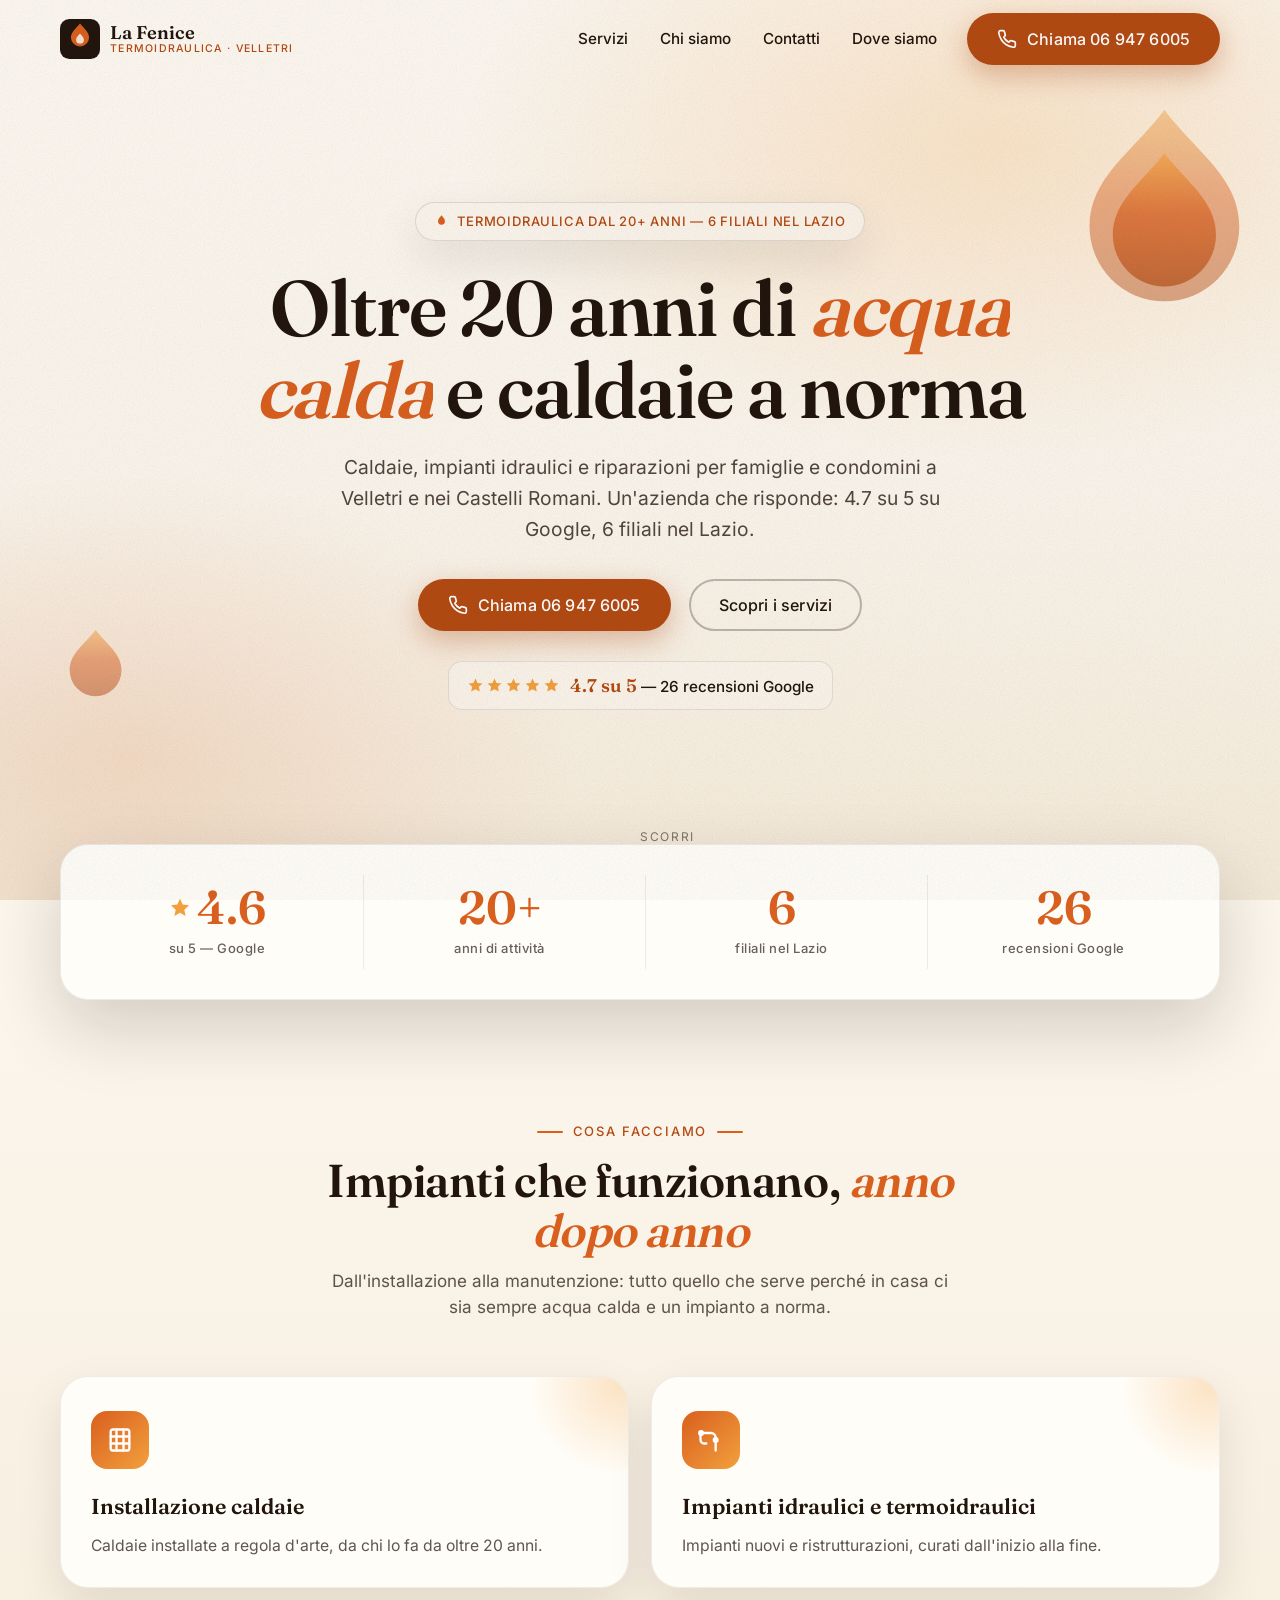
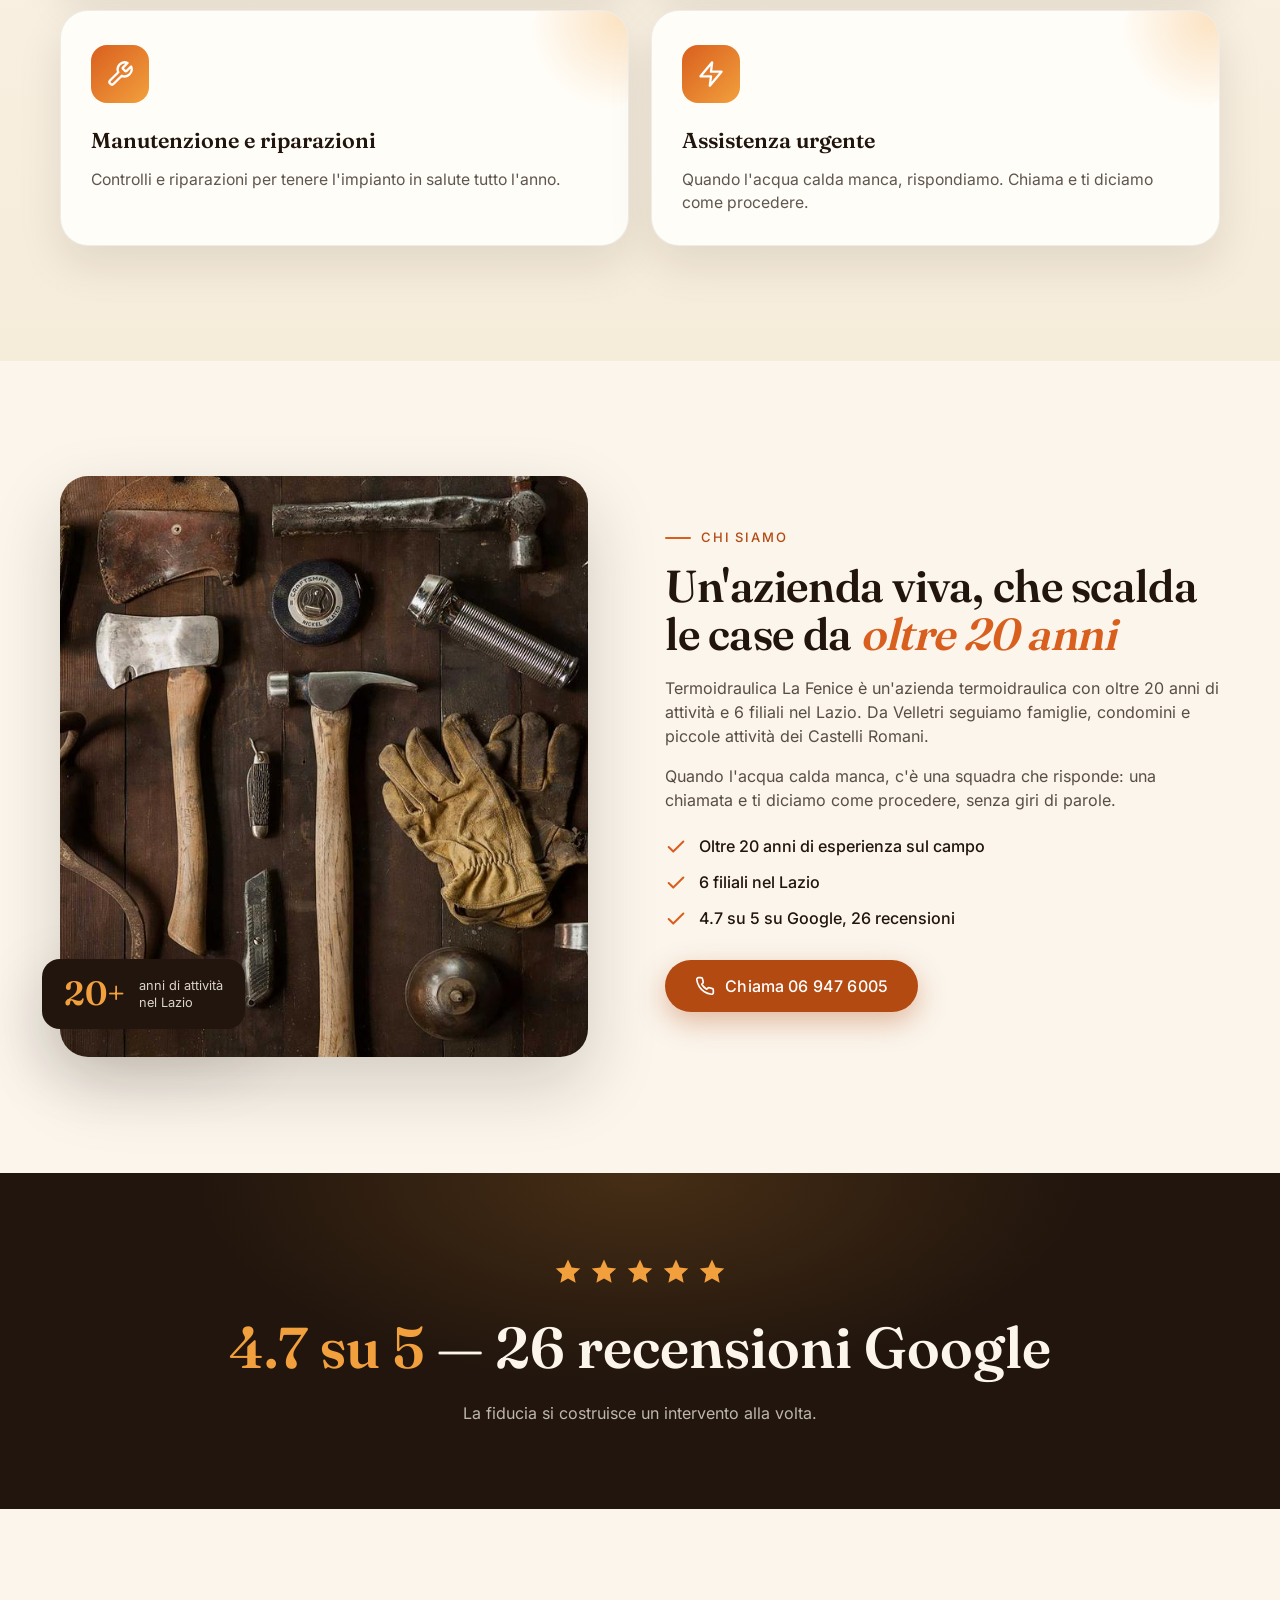
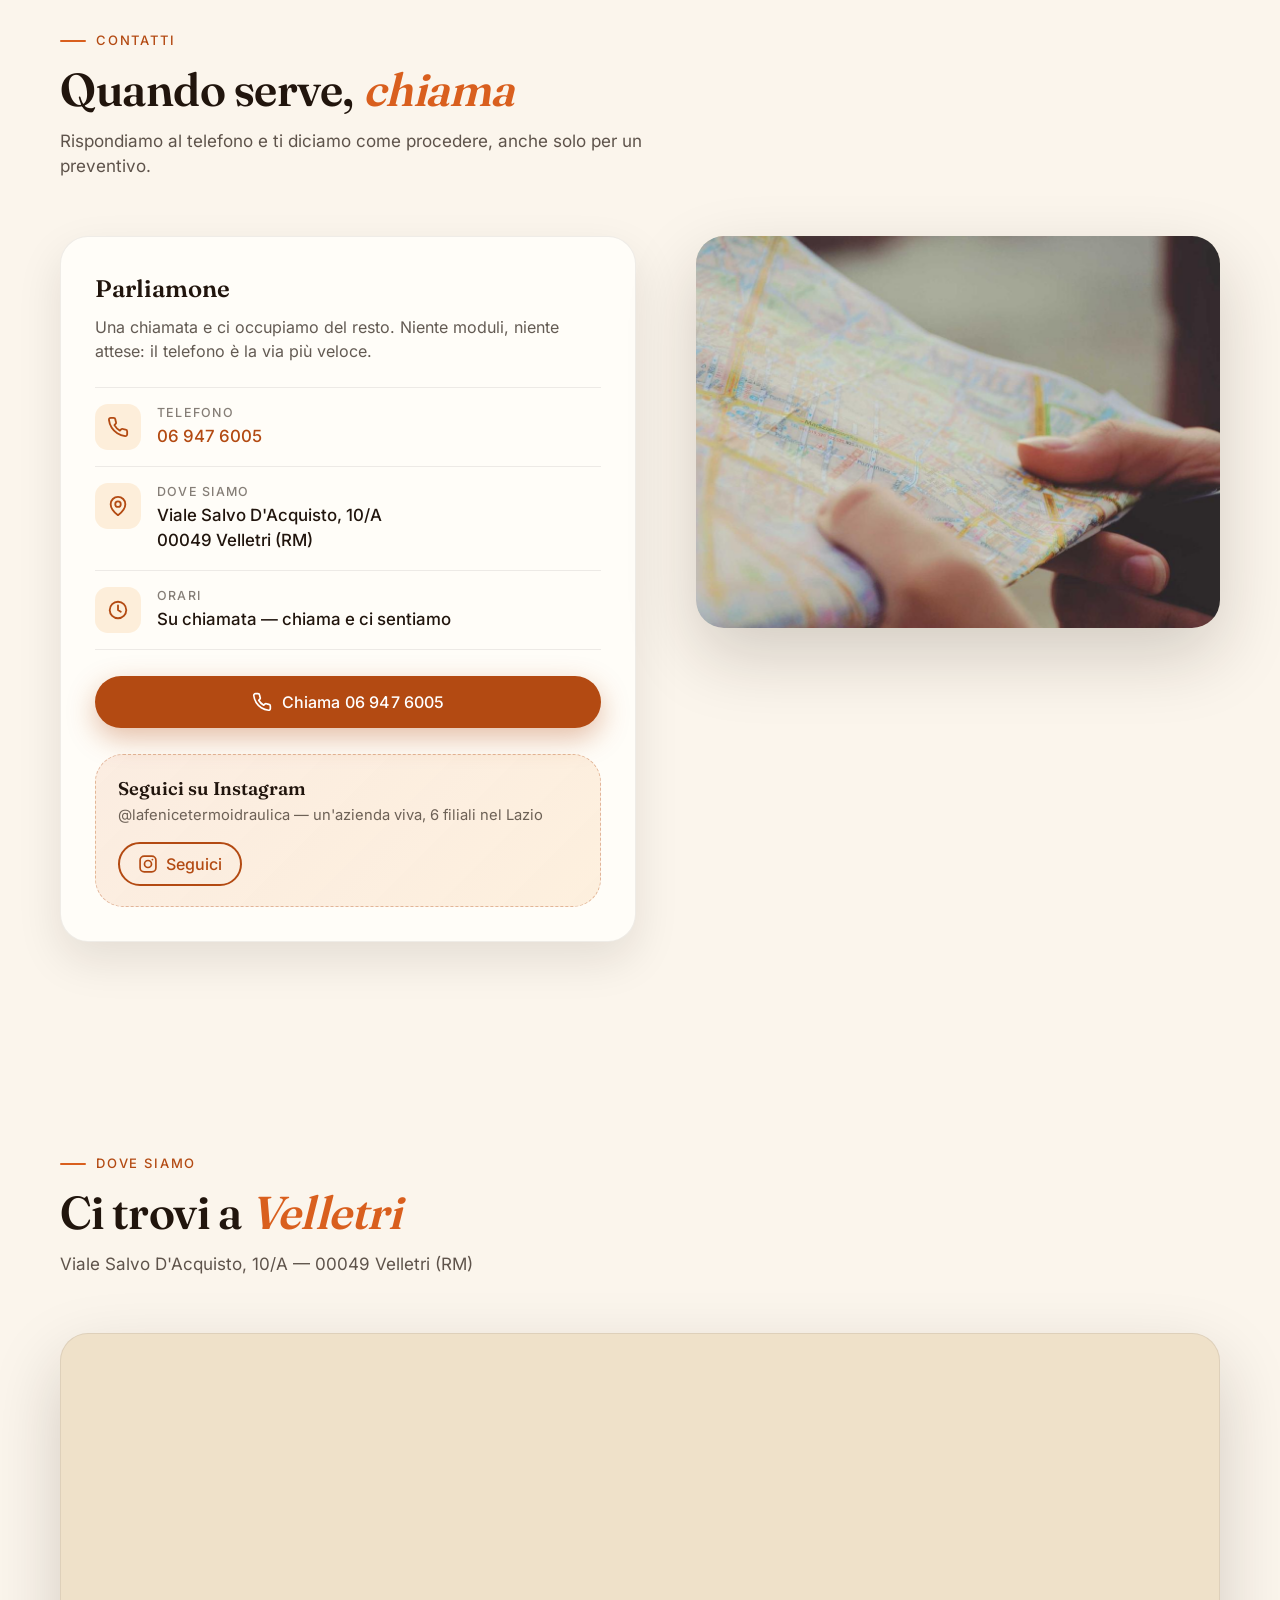
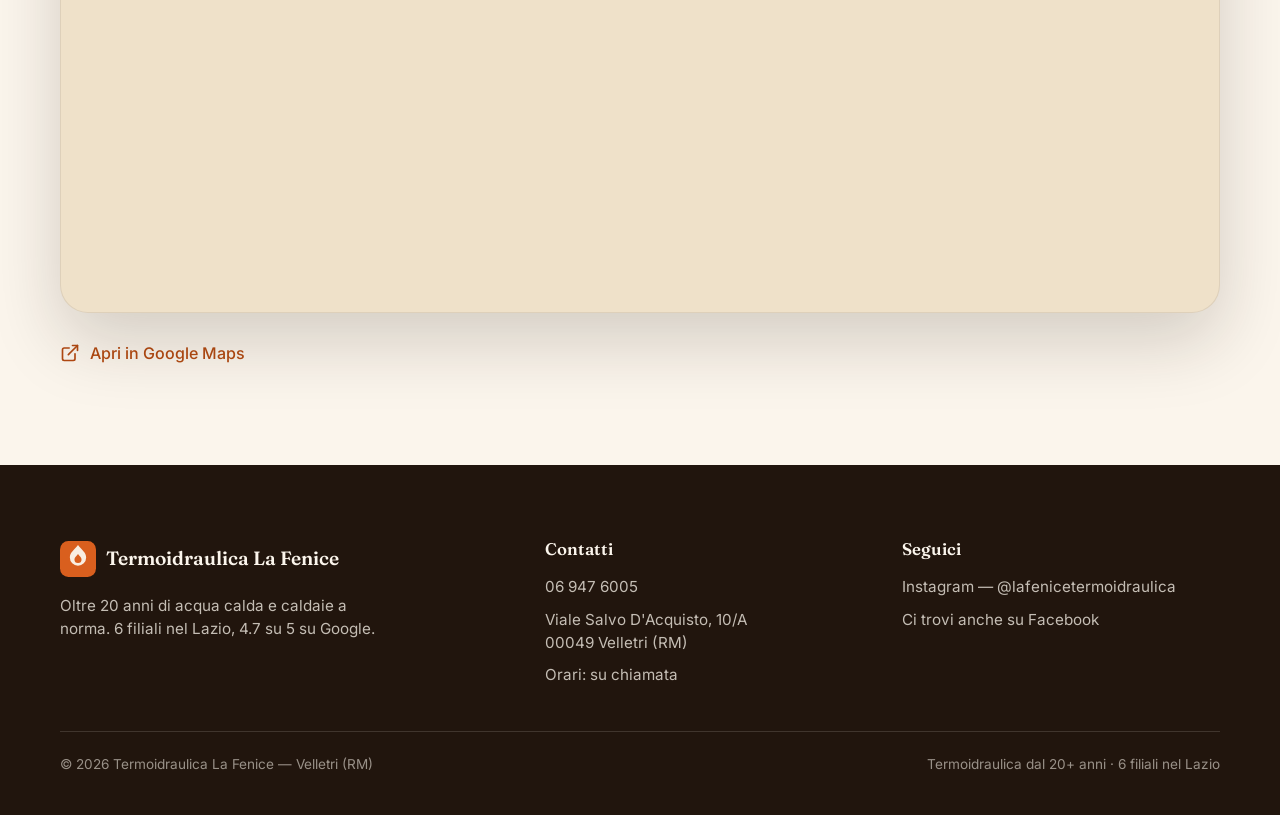
==== index.html @ 359237ef "Sito demo termoidraulica-la-fenice-velletri" ====
<!DOCTYPE html>
<html lang="it">
<head>
  <meta charset="UTF-8">
  <meta name="viewport" content="width=device-width, initial-scale=1, viewport-fit=cover">
  <title>Termoidraulica La Fenice — Caldaie e impianti idraulici a Velletri</title>
  <meta name="description" content="Termoidraulica La Fenice a Velletri: caldaie, impianti idraulici e termoidraulici, manutenzione e assistenza. Oltre 20 anni di attività, 6 filiali nel Lazio, 4.7 su 5 su Google. Chiama 06 947 6005.">
  <meta name="theme-color" content="#21150D">
  <meta name="format-detection" content="telephone=no">
  <link rel="icon" type="image/svg+xml" href="favicon.svg">

  <meta property="og:title" content="Termoidraulica La Fenice — Caldaie e impianti idraulici a Velletri">
  <meta property="og:description" content="Oltre 20 anni di acqua calda e caldaie a norma. 6 filiali nel Lazio, 4.7 su 5 su Google. Chiama 06 947 6005.">
  <meta property="og:type" content="website">
  <meta property="og:locale" content="it_IT">
  <meta property="og:image" content="images/warm-1.jpg">
  <meta name="twitter:card" content="summary_large_image">

  <link rel="preload" href="fonts/fraunces-variable.woff2" as="font" type="font/woff2" crossorigin>
  <link rel="preload" href="fonts/inter-400.woff2" as="font" type="font/woff2" crossorigin>

  <link rel="stylesheet" href="css/variables.css">
  <link rel="stylesheet" href="css/base.css">
  <link rel="stylesheet" href="css/components.css">
  <link rel="stylesheet" href="fonts/fonts.css">

  <!-- Hero: CSS @keyframes INLINE — mai GSAP above the fold -->
  <style>
    .hero__badge, .hero__subtitle, .hero__cta, .hero__stats, .hero__scroll { opacity: 0; }
    .hero__badge { animation: heroFadeUp 0.9s cubic-bezier(0.25, 0.46, 0.45, 0.94) 0.05s both; }
    .hero__subtitle { animation: heroFadeUp 0.9s cubic-bezier(0.25, 0.46, 0.45, 0.94) 0.6s both; }
    .hero__cta { animation: heroFadeUp 0.9s cubic-bezier(0.25, 0.46, 0.45, 0.94) 0.75s both; }
    .hero__stats { animation: heroFadeUp 0.9s cubic-bezier(0.25, 0.46, 0.45, 0.94) 0.9s both; }
    .hero__scroll { animation: heroFadeUp 1s cubic-bezier(0.25, 0.46, 0.45, 0.94) 1.15s both, scrollBob 2.4s ease-in-out 2s infinite; }
    .hero__title .word { display: inline-block; overflow: hidden; vertical-align: bottom; padding-bottom: 0.09em; margin-bottom: -0.09em; }
    .hero__title .word > span { display: inline-block; opacity: 0; animation: heroWordUp 1s cubic-bezier(0.25, 0.46, 0.45, 0.94) both; }
    .hero__flame--main { animation: flameDrift 7s ease-in-out infinite; }
    .hero__flame--mini { animation: flameDrift 9s ease-in-out 1.2s infinite; }
    @keyframes heroFadeUp {
      from { opacity: 0; transform: translateY(22px); }
      to { opacity: 1; transform: translateY(0); }
    }
    @keyframes heroWordUp {
      from { opacity: 0; transform: translateY(110%); }
      to { opacity: 1; transform: translateY(0); }
    }
    @keyframes scrollBob {
      0%, 100% { transform: translateY(0); }
      50% { transform: translateY(8px); }
    }
    @keyframes flameDrift {
      0%, 100% { transform: translateY(0) rotate(-2deg); }
      50% { transform: translateY(-14px) rotate(3deg); }
    }
  </style>

  <noscript>
    <style>
      .hero__badge, .hero__title .word > span, .hero__subtitle, .hero__cta,
      .hero__stats, .hero__scroll, .reveal, .service-card, .trust__stat {
        opacity: 1 !important;
        transform: none !important;
      }
    </style>
  </noscript>
</head>

<body>

  <div class="progress-bar" aria-hidden="true"></div>

  <!-- ============ NAV ============ -->
  <header class="nav">
    <div class="container nav__inner">
      <a class="nav__brand" href="#top">
        <svg class="nav__brand-mark" viewBox="0 0 64 64" aria-hidden="true">
          <rect width="64" height="64" rx="15" fill="#21150D"/>
          <path d="M32 7c6.4 8.4 14.5 13.2 14.5 22.4a14.5 14.5 0 1 1-29 0C17.5 20.2 25.6 15.4 32 7z" fill="#D95F1E"/>
          <path d="M32 23c2.7 3.6 6.3 5.7 6.3 10a6.3 6.3 0 1 1-12.6 0c0-4.3 3.6-6.4 6.3-10z" fill="#FBF5EC" opacity="0.88"/>
        </svg>
        <span class="nav__brand-name">La Fenice<small>Termoidraulica · Velletri</small></span>
      </a>

      <nav class="nav__menu" id="nav-menu" aria-label="Menu principale">
        <a class="nav__link" href="#servizi">Servizi</a>
        <a class="nav__link" href="#chi-siamo">Chi siamo</a>
        <a class="nav__link" href="#contatti">Contatti</a>
        <a class="nav__link" href="#mappa">Dove siamo</a>
        <span class="nav__cta">
          <a class="btn btn--primary" href="tel:+39069476005">
            <svg viewBox="0 0 24 24" fill="none" stroke="currentColor" stroke-width="2" stroke-linecap="round" stroke-linejoin="round" aria-hidden="true"><path d="M22 16.92v3a2 2 0 0 1-2.18 2 19.79 19.79 0 0 1-8.63-3.07 19.5 19.5 0 0 1-6-6 19.79 19.79 0 0 1-3.07-8.67A2 2 0 0 1 4.11 2h3a2 2 0 0 1 2 1.72 12.84 12.84 0 0 0 .7 2.81 2 2 0 0 1-.45 2.11L8.09 9.91a16 16 0 0 0 6 6l1.27-1.27a2 2 0 0 1 2.11-.45 12.84 12.84 0 0 0 2.81.7A2 2 0 0 1 22 16.92z"/></svg>
            Chiama 06 947 6005
          </a>
        </span>
      </nav>

      <button class="nav__burger" type="button" aria-label="Apri il menu" aria-expanded="false" aria-controls="nav-menu">
        <span></span>
      </button>
    </div>
  </header>

  <main>

    <!-- ============ HERO ============ -->
    <section class="hero" id="top">
      <svg class="hero__flame hero__flame--main" viewBox="0 0 200 200" aria-hidden="true">
        <defs>
          <linearGradient id="hfMain" x1="0" y1="1" x2="0" y2="0">
            <stop offset="0" stop-color="#B34A12"/>
            <stop offset="0.55" stop-color="#D95F1E"/>
            <stop offset="1" stop-color="#F2A03D"/>
          </linearGradient>
        </defs>
        <path d="M100 12c20 26 45 41 45 70a45 45 0 1 1-90 0c0-29 25-44 45-70z" fill="url(#hfMain)" opacity="0.5"/>
        <path d="M100 38c14 18 31 29 31 49a31 31 0 1 1-62 0c0-20 17-31 31-49z" fill="url(#hfMain)" opacity="0.8"/>
      </svg>
      <svg class="hero__flame hero__flame--mini" viewBox="0 0 200 200" aria-hidden="true">
        <defs>
          <linearGradient id="hfMini" x1="0" y1="1" x2="0" y2="0">
            <stop offset="0" stop-color="#B34A12"/>
            <stop offset="0.55" stop-color="#D95F1E"/>
            <stop offset="1" stop-color="#F2A03D"/>
          </linearGradient>
        </defs>
        <path d="M100 12c20 26 45 41 45 70a45 45 0 1 1-90 0c0-29 25-44 45-70z" fill="url(#hfMini)"/>
      </svg>

      <div class="container hero__inner">
        <p class="hero__badge">
          <svg viewBox="0 0 24 24" fill="currentColor" aria-hidden="true"><path d="M12 2c2.5 3.3 5.5 5.6 5.5 9.5a5.5 5.5 0 1 1-11 0C6.5 7.6 9.5 5.3 12 2z"/></svg>
          Termoidraulica dal 20+ anni — 6 filiali nel Lazio
        </p>

        <h1 class="hero__title">
          <span class="word"><span>Oltre</span></span>
          <span class="word"><span>20</span></span>
          <span class="word"><span>anni</span></span>
          <span class="word"><span>di</span></span>
          <span class="word word--accent"><span>acqua</span></span>
          <span class="word word--accent"><span>calda</span></span>
          <span class="word"><span>e</span></span>
          <span class="word"><span>caldaie</span></span>
          <span class="word"><span>a</span></span>
          <span class="word"><span>norma</span></span>
        </h1>

        <p class="hero__subtitle">
          Caldaie, impianti idraulici e riparazioni per famiglie e condomini a Velletri e nei Castelli Romani.
          Un'azienda che risponde: 4.7 su 5 su Google, 6 filiali nel Lazio.
        </p>

        <div class="hero__cta">
          <a class="btn btn--primary" href="tel:+39069476005">
            <svg viewBox="0 0 24 24" fill="none" stroke="currentColor" stroke-width="2" stroke-linecap="round" stroke-linejoin="round" aria-hidden="true"><path d="M22 16.92v3a2 2 0 0 1-2.18 2 19.79 19.79 0 0 1-8.63-3.07 19.5 19.5 0 0 1-6-6 19.79 19.79 0 0 1-3.07-8.67A2 2 0 0 1 4.11 2h3a2 2 0 0 1 2 1.72 12.84 12.84 0 0 0 .7 2.81 2 2 0 0 1-.45 2.11L8.09 9.91a16 16 0 0 0 6 6l1.27-1.27a2 2 0 0 1 2.11-.45 12.84 12.84 0 0 0 2.81.7A2 2 0 0 1 22 16.92z"/></svg>
            Chiama 06 947 6005
          </a>
          <a class="btn btn--ghost" href="#servizi">Scopri i servizi</a>
        </div>

        <div class="hero__stats">
          <div class="hero__rating">
            <span class="hero__rating-stars" aria-hidden="true">
              <svg viewBox="0 0 24 24" fill="currentColor"><path d="M12 2l2.9 6.3 6.9.8-5.1 4.7 1.4 6.8L12 17.2l-6.1 3.4 1.4-6.8L2.2 9.1l6.9-.8L12 2z"/></svg>
              <svg viewBox="0 0 24 24" fill="currentColor"><path d="M12 2l2.9 6.3 6.9.8-5.1 4.7 1.4 6.8L12 17.2l-6.1 3.4 1.4-6.8L2.2 9.1l6.9-.8L12 2z"/></svg>
              <svg viewBox="0 0 24 24" fill="currentColor"><path d="M12 2l2.9 6.3 6.9.8-5.1 4.7 1.4 6.8L12 17.2l-6.1 3.4 1.4-6.8L2.2 9.1l6.9-.8L12 2z"/></svg>
              <svg viewBox="0 0 24 24" fill="currentColor"><path d="M12 2l2.9 6.3 6.9.8-5.1 4.7 1.4 6.8L12 17.2l-6.1 3.4 1.4-6.8L2.2 9.1l6.9-.8L12 2z"/></svg>
              <svg viewBox="0 0 24 24" fill="currentColor"><path d="M12 2l2.9 6.3 6.9.8-5.1 4.7 1.4 6.8L12 17.2l-6.1 3.4 1.4-6.8L2.2 9.1l6.9-.8L12 2z"/></svg>
            </span>
            <span><strong>4.7 su 5</strong> — 26 recensioni Google</span>
          </div>
        </div>
      </div>

      <a class="hero__scroll" href="#servizi">
        Scorri
        <svg viewBox="0 0 24 24" fill="none" stroke="currentColor" stroke-width="2" stroke-linecap="round" stroke-linejoin="round" aria-hidden="true"><path d="M6 9l6 6 6-6"/></svg>
      </a>
    </section>

    <!-- ============ TRUST BAR ============ -->
    <section class="trust" aria-label="Numeri in breve">
      <div class="container">
        <div class="trust__card">
          <div class="trust__stat">
            <div class="trust__num">
              <svg viewBox="0 0 24 24" fill="currentColor" aria-hidden="true"><path d="M12 2l2.9 6.3 6.9.8-5.1 4.7 1.4 6.8L12 17.2l-6.1 3.4 1.4-6.8L2.2 9.1l6.9-.8L12 2z"/></svg>
              <span class="counter" data-count="4.7" data-decimals="1">4.7</span>
            </div>
            <p class="trust__label">su 5 — Google</p>
          </div>
          <div class="trust__stat">
            <div class="trust__num">
              <span class="counter" data-count="20" data-suffix="+">20+</span>
            </div>
            <p class="trust__label">anni di attività</p>
          </div>
          <div class="trust__stat">
            <div class="trust__num">
              <span class="counter" data-count="6">6</span>
            </div>
            <p class="trust__label">filiali nel Lazio</p>
          </div>
          <div class="trust__stat">
            <div class="trust__num">
              <span class="counter" data-count="26">26</span>
            </div>
            <p class="trust__label">recensioni Google</p>
          </div>
        </div>
      </div>
    </section>

    <!-- ============ SERVIZI ============ -->
    <section class="services section" id="servizi">
      <div class="container">
        <div class="section-head section-head--center reveal">
          <span class="kicker">Cosa facciamo</span>
          <h2 class="h-display">Impianti che funzionano, <em>anno dopo anno</em></h2>
          <p>Dall'installazione alla manutenzione: tutto quello che serve perché in casa ci sia sempre acqua calda e un impianto a norma.</p>
        </div>

        <div class="services__grid">
          <article class="service-card">
            <span class="service-card__icon">
              <svg viewBox="0 0 24 24" fill="none" stroke="currentColor" stroke-width="2" stroke-linecap="round" stroke-linejoin="round" aria-hidden="true"><rect x="4" y="3" width="16" height="18" rx="2"/><path d="M4 9h16M4 15h16M9 3v18M15 3v18"/></svg>
            </span>
            <h3>Installazione caldaie</h3>
            <p>Caldaie installate a regola d'arte, da chi lo fa da oltre 20 anni.</p>
          </article>

          <article class="service-card">
            <span class="service-card__icon">
              <svg viewBox="0 0 24 24" fill="none" stroke="currentColor" stroke-width="2" stroke-linecap="round" stroke-linejoin="round" aria-hidden="true"><path d="M3 6h9a4 4 0 0 1 4 4v2"/><path d="M3 6v6a3 3 0 0 0 3 3h2"/><path d="M16 15v6"/><circle cx="3.5" cy="6" r="1.6"/><circle cx="16" cy="12" r="1.6"/></svg>
            </span>
            <h3>Impianti idraulici e termoidraulici</h3>
            <p>Impianti nuovi e ristrutturazioni, curati dall'inizio alla fine.</p>
          </article>

          <article class="service-card">
            <span class="service-card__icon">
              <svg viewBox="0 0 24 24" fill="none" stroke="currentColor" stroke-width="2" stroke-linecap="round" stroke-linejoin="round" aria-hidden="true"><path d="M14.7 6.3a1 1 0 0 0 0 1.4l1.6 1.6a1 1 0 0 0 1.4 0l3.77-3.77a6 6 0 0 1-7.94 7.94l-6.91 6.91a2.12 2.12 0 0 1-3-3l6.91-6.91a6 6 0 0 1 7.94-7.94l-3.76 3.76z"/></svg>
            </span>
            <h3>Manutenzione e riparazioni</h3>
            <p>Controlli e riparazioni per tenere l'impianto in salute tutto l'anno.</p>
          </article>

          <article class="service-card">
            <span class="service-card__icon">
              <svg viewBox="0 0 24 24" fill="none" stroke="currentColor" stroke-width="2" stroke-linecap="round" stroke-linejoin="round" aria-hidden="true"><path d="M13 2L3 14h9l-1 8 10-12h-9l1-8z"/></svg>
            </span>
            <h3>Assistenza urgente</h3>
            <p>Quando l'acqua calda manca, rispondiamo. Chiama e ti diciamo come procedere.</p>
          </article>
        </div>
      </div>
    </section>

    <!-- ============ CHI SIAMO ============ -->
    <section class="about section" id="chi-siamo">
      <div class="container">
        <div class="about__grid">
          <div class="about__media reveal">
            <div class="img-placeholder">
              <img src="images/warm-1.jpg" alt="Atmosfera calda e accogliente" width="1200" height="800" loading="lazy">
            </div>
            <div class="about__badge">
              <span class="about__badge-num">20+</span>
              <span class="about__badge-txt">anni di attività<br>nel Lazio</span>
            </div>
          </div>

          <div class="about__copy">
            <span class="kicker reveal">Chi siamo</span>
            <h2 class="h-display reveal">Un'azienda viva, che scalda le case da <em>oltre 20 anni</em></h2>
            <p class="reveal">Termoidraulica La Fenice è un'azienda termoidraulica con oltre 20 anni di attività e 6 filiali nel Lazio. Da Velletri seguiamo famiglie, condomini e piccole attività dei Castelli Romani.</p>
            <p class="reveal">Quando l'acqua calda manca, c'è una squadra che risponde: una chiamata e ti diciamo come procedere, senza giri di parole.</p>

            <ul class="about__list">
              <li class="reveal">
                <svg viewBox="0 0 24 24" fill="none" stroke="currentColor" stroke-width="2.2" stroke-linecap="round" stroke-linejoin="round" aria-hidden="true"><path d="M20 6L9 17l-5-5"/></svg>
                Oltre 20 anni di esperienza sul campo
              </li>
              <li class="reveal">
                <svg viewBox="0 0 24 24" fill="none" stroke="currentColor" stroke-width="2.2" stroke-linecap="round" stroke-linejoin="round" aria-hidden="true"><path d="M20 6L9 17l-5-5"/></svg>
                6 filiali nel Lazio
              </li>
              <li class="reveal">
                <svg viewBox="0 0 24 24" fill="none" stroke="currentColor" stroke-width="2.2" stroke-linecap="round" stroke-linejoin="round" aria-hidden="true"><path d="M20 6L9 17l-5-5"/></svg>
                4.7 su 5 su Google, 26 recensioni
              </li>
            </ul>

            <div class="reveal">
              <a class="btn btn--primary" href="tel:+39069476005">
                <svg viewBox="0 0 24 24" fill="none" stroke="currentColor" stroke-width="2" stroke-linecap="round" stroke-linejoin="round" aria-hidden="true"><path d="M22 16.92v3a2 2 0 0 1-2.18 2 19.79 19.79 0 0 1-8.63-3.07 19.5 19.5 0 0 1-6-6 19.79 19.79 0 0 1-3.07-8.67A2 2 0 0 1 4.11 2h3a2 2 0 0 1 2 1.72 12.84 12.84 0 0 0 .7 2.81 2 2 0 0 1-.45 2.11L8.09 9.91a16 16 0 0 0 6 6l1.27-1.27a2 2 0 0 1 2.11-.45 12.84 12.84 0 0 0 2.81.7A2 2 0 0 1 22 16.92z"/></svg>
                Chiama 06 947 6005
              </a>
            </div>
          </div>
        </div>
      </div>
    </section>

    <!-- ============ RATING BAND ============ -->
    <section class="rating-band" aria-label="Recensioni Google">
      <div class="container rating-band__inner">
        <div class="rating-band__stars reveal" aria-hidden="true">
          <svg viewBox="0 0 24 24" fill="currentColor"><path d="M12 2l2.9 6.3 6.9.8-5.1 4.7 1.4 6.8L12 17.2l-6.1 3.4 1.4-6.8L2.2 9.1l6.9-.8L12 2z"/></svg>
          <svg viewBox="0 0 24 24" fill="currentColor"><path d="M12 2l2.9 6.3 6.9.8-5.1 4.7 1.4 6.8L12 17.2l-6.1 3.4 1.4-6.8L2.2 9.1l6.9-.8L12 2z"/></svg>
          <svg viewBox="0 0 24 24" fill="currentColor"><path d="M12 2l2.9 6.3 6.9.8-5.1 4.7 1.4 6.8L12 17.2l-6.1 3.4 1.4-6.8L2.2 9.1l6.9-.8L12 2z"/></svg>
          <svg viewBox="0 0 24 24" fill="currentColor"><path d="M12 2l2.9 6.3 6.9.8-5.1 4.7 1.4 6.8L12 17.2l-6.1 3.4 1.4-6.8L2.2 9.1l6.9-.8L12 2z"/></svg>
          <svg viewBox="0 0 24 24" fill="currentColor"><path d="M12 2l2.9 6.3 6.9.8-5.1 4.7 1.4 6.8L12 17.2l-6.1 3.4 1.4-6.8L2.2 9.1l6.9-.8L12 2z"/></svg>
        </div>
        <h2 class="reveal"><span class="num">4.7 su 5</span> — 26 recensioni Google</h2>
        <p class="reveal">La fiducia si costruisce un intervento alla volta.</p>
      </div>
    </section>

    <!-- ============ CONTATTI ============ -->
    <section class="contact section" id="contatti">
      <div class="container">
        <div class="section-head reveal">
          <span class="kicker">Contatti</span>
          <h2 class="h-display">Quando serve, <em>chiama</em></h2>
          <p>Rispondiamo al telefono e ti diciamo come procedere, anche solo per un preventivo.</p>
        </div>

        <div class="contact__grid">
          <div class="contact__card reveal">
            <h3>Parliamone</h3>
            <p>Una chiamata e ci occupiamo del resto. Niente moduli, niente attese: il telefono è la via più veloce.</p>

            <div class="contact__rows">
              <div class="contact__row">
                <span class="contact__row-icon">
                  <svg viewBox="0 0 24 24" fill="none" stroke="currentColor" stroke-width="2" stroke-linecap="round" stroke-linejoin="round" aria-hidden="true"><path d="M22 16.92v3a2 2 0 0 1-2.18 2 19.79 19.79 0 0 1-8.63-3.07 19.5 19.5 0 0 1-6-6 19.79 19.79 0 0 1-3.07-8.67A2 2 0 0 1 4.11 2h3a2 2 0 0 1 2 1.72 12.84 12.84 0 0 0 .7 2.81 2 2 0 0 1-.45 2.11L8.09 9.91a16 16 0 0 0 6 6l1.27-1.27a2 2 0 0 1 2.11-.45 12.84 12.84 0 0 0 2.81.7A2 2 0 0 1 22 16.92z"/></svg>
                </span>
                <div>
                  <p class="contact__row-label">Telefono</p>
                  <p class="contact__row-value"><a href="tel:+39069476005">06 947 6005</a></p>
                </div>
              </div>

              <div class="contact__row">
                <span class="contact__row-icon">
                  <svg viewBox="0 0 24 24" fill="none" stroke="currentColor" stroke-width="2" stroke-linecap="round" stroke-linejoin="round" aria-hidden="true"><path d="M20 10c0 6-8 12-8 12s-8-6-8-12a8 8 0 1 1 16 0z"/><circle cx="12" cy="10" r="3"/></svg>
                </span>
                <div>
                  <p class="contact__row-label">Dove siamo</p>
                  <p class="contact__row-value">Viale Salvo D'Acquisto, 10/A<br>00049 Velletri (RM)</p>
                </div>
              </div>

              <div class="contact__row">
                <span class="contact__row-icon">
                  <svg viewBox="0 0 24 24" fill="none" stroke="currentColor" stroke-width="2" stroke-linecap="round" stroke-linejoin="round" aria-hidden="true"><circle cx="12" cy="12" r="9"/><path d="M12 7v5l3 2"/></svg>
                </span>
                <div>
                  <p class="contact__row-label">Orari</p>
                  <p class="contact__row-value">Su chiamata — chiama e ci sentiamo</p>
                </div>
              </div>
            </div>

            <div class="contact__cta">
              <a class="btn btn--primary" href="tel:+39069476005">
                <svg viewBox="0 0 24 24" fill="none" stroke="currentColor" stroke-width="2" stroke-linecap="round" stroke-linejoin="round" aria-hidden="true"><path d="M22 16.92v3a2 2 0 0 1-2.18 2 19.79 19.79 0 0 1-8.63-3.07 19.5 19.5 0 0 1-6-6 19.79 19.79 0 0 1-3.07-8.67A2 2 0 0 1 4.11 2h3a2 2 0 0 1 2 1.72 12.84 12.84 0 0 0 .7 2.81 2 2 0 0 1-.45 2.11L8.09 9.91a16 16 0 0 0 6 6l1.27-1.27a2 2 0 0 1 2.11-.45 12.84 12.84 0 0 0 2.81.7A2 2 0 0 1 22 16.92z"/></svg>
                Chiama 06 947 6005
              </a>
            </div>

            <div class="contact__ig reveal">
              <div class="contact__ig-txt">
                <strong>Seguici su Instagram</strong>
                <span>@lafenicetermoidraulica — un'azienda viva, 6 filiali nel Lazio</span>
              </div>
              <a class="contact__ig-link" href="https://www.instagram.com/lafenicetermoidraulica/" target="_blank" rel="noopener">
                <svg viewBox="0 0 24 24" fill="none" stroke="currentColor" stroke-width="2" stroke-linecap="round" stroke-linejoin="round" aria-hidden="true"><rect x="2.5" y="2.5" width="19" height="19" rx="5"/><circle cx="12" cy="12" r="4.2"/><circle cx="17.3" cy="6.7" r="1.1" fill="currentColor" stroke="none"/></svg>
                Seguici
              </a>
            </div>
          </div>

          <div class="contact__media reveal">
            <div class="img-placeholder">
              <img src="images/warm-2.jpg" alt="Atmosfera calda e accogliente" width="1200" height="800" loading="lazy">
            </div>
          </div>
        </div>
      </div>
    </section>

    <!-- ============ MAPPA ============ -->
    <section class="map section--tight" id="mappa">
      <div class="container">
        <div class="section-head reveal">
          <span class="kicker">Dove siamo</span>
          <h2 class="h-display">Ci trovi a <em>Velletri</em></h2>
          <p>Viale Salvo D'Acquisto, 10/A — 00049 Velletri (RM)</p>
        </div>

        <div class="map__frame reveal">
          <iframe src="https://maps.google.com/maps?q=Viale+Salvo+D'Acquisto+10A+Velletri&output=embed" title="Mappa — Termoidraulica La Fenice, Viale Salvo D'Acquisto 10/A, 00049 Velletri (RM)" loading="lazy" allowfullscreen referrerpolicy="no-referrer-when-downgrade"></iframe>
        </div>

        <a class="map__open" href="https://www.google.com/maps?q=41.6730667,12.7749340" target="_blank" rel="noopener">
          <svg viewBox="0 0 24 24" fill="none" stroke="currentColor" stroke-width="2" stroke-linecap="round" stroke-linejoin="round" aria-hidden="true"><path d="M18 13v6a2 2 0 0 1-2 2H5a2 2 0 0 1-2-2V8a2 2 0 0 1 2-2h6"/><path d="M15 3h6v6"/><path d="M10 14L21 3"/></svg>
          Apri in Google Maps
        </a>
      </div>
    </section>

  </main>

  <!-- ============ FOOTER ============ -->
  <footer class="site-footer">
    <div class="container">
      <div class="footer__grid">
        <div>
          <a class="footer__brand" href="#top">
            <svg viewBox="0 0 64 64" aria-hidden="true">
              <rect width="64" height="64" rx="15" fill="#D95F1E"/>
              <path d="M32 7c6.4 8.4 14.5 13.2 14.5 22.4a14.5 14.5 0 1 1-29 0C17.5 20.2 25.6 15.4 32 7z" fill="#FBF5EC" opacity="0.95"/>
              <path d="M32 23c2.7 3.6 6.3 5.7 6.3 10a6.3 6.3 0 1 1-12.6 0c0-4.3 3.6-6.4 6.3-10z" fill="#D95F1E"/>
            </svg>
            <span class="footer__brand-name">Termoidraulica La Fenice</span>
          </a>
          <p class="footer__desc">Oltre 20 anni di acqua calda e caldaie a norma. 6 filiali nel Lazio, 4.7 su 5 su Google.</p>
        </div>

        <div>
          <h4>Contatti</h4>
          <ul class="footer__list">
            <li><a href="tel:+39069476005">06 947 6005</a></li>
            <li>Viale Salvo D'Acquisto, 10/A<br>00049 Velletri (RM)</li>
            <li>Orari: su chiamata</li>
          </ul>
        </div>

        <div>
          <h4>Seguici</h4>
          <ul class="footer__list">
            <li><a href="https://www.instagram.com/lafenicetermoidraulica/" target="_blank" rel="noopener">Instagram — @lafenicetermoidraulica</a></li>
            <li>Ci trovi anche su Facebook</li>
          </ul>
        </div>
      </div>

      <div class="footer__bottom">
        <span>© 2026 Termoidraulica La Fenice — Velletri (RM)</span>
        <span>Termoidraulica dal 20+ anni · 6 filiali nel Lazio</span>
      </div>
    </div>
  </footer>

  <!-- ============ STICKY CTA MOBILE ============ -->
  <div class="sticky-cta">
    <a class="sticky-cta__btn" href="tel:+39069476005">
      <svg viewBox="0 0 24 24" fill="none" stroke="currentColor" stroke-width="2" stroke-linecap="round" stroke-linejoin="round" aria-hidden="true"><path d="M22 16.92v3a2 2 0 0 1-2.18 2 19.79 19.79 0 0 1-8.63-3.07 19.5 19.5 0 0 1-6-6 19.79 19.79 0 0 1-3.07-8.67A2 2 0 0 1 4.11 2h3a2 2 0 0 1 2 1.72 12.84 12.84 0 0 0 .7 2.81 2 2 0 0 1-.45 2.11L8.09 9.91a16 16 0 0 0 6 6l1.27-1.27a2 2 0 0 1 2.11-.45 12.84 12.84 0 0 0 2.81.7A2 2 0 0 1 22 16.92z"/></svg>
      <span>Chiama 06 947 6005</span>
    </a>
  </div>

  <!-- ============ SCRIPTS (vendor locali, zero CDN) ============ -->
  <script src="js/vendor/gsap.min.js"></script>
  <script src="js/vendor/ScrollTrigger.min.js"></script>
  <script src="js/vendor/lenis.min.js"></script>
  <script src="js/main.js"></script>
  <script src="js/animations.js"></script>
  <script src="js/counters.js"></script>

  <!-- Delay parole hero: sincrono, alla fine del body, forEach (mai indici) -->
  <script>
    (function () {
      var spans = document.querySelectorAll('.hero__title .word > span');
      spans.forEach(function (el, i) {
        el.style.animationDelay = (0.15 + i * 0.07).toFixed(2) + 's';
      });
    })();
  </script>

</body>
</html>
---- css/variables.css ----
/* ============================================================
   Termoidraulica La Fenice — design tokens
   Identità: "Fiamma viva" — ambra/arancio bruciato + crema caldo
   ============================================================ */
:root {
  /* palette */
  --paper: #FBF5EC;            /* crema caldo */
  --paper-soft: #F6ECDA;       /* crema più scuro per sfondi/card */
  --paper-deep: #EFE1C9;       /* crema profondo per bordi/placeholder */
  --card: #FFFDF8;             /* superficie card */
  --ink: #21150D;              /* marrone notte */
  --deep: #21150D;
  --primary: #D95F1E;          /* ambra / arancio bruciato */
  --primary-strong: #B34A12;   /* contrasto ≥4.5:1 su chiaro */
  --primary-hover: #C45215;    /* hover leggibile (4.6:1 con bianco) */
  --accent: #F2A03D;           /* ambra chiara */
  --accent-soft: rgba(242, 160, 61, 0.16);

  /* tipografia */
  --font-display: 'Fraunces', Georgia, 'Times New Roman', serif;
  --font-body: 'Inter', system-ui, -apple-system, 'Segoe UI', Roboto, sans-serif;

  /* layout */
  --container: 1160px;
  --nav-h: 78px;

  /* radius */
  --radius-lg: 28px;
  --radius-md: 18px;
  --radius-sm: 12px;

  /* ombre */
  --shadow-soft: 0 18px 45px rgba(33, 21, 13, 0.10);
  --shadow-lift: 0 28px 70px rgba(33, 21, 13, 0.18);

  /* motion */
  --ease-out: cubic-bezier(0.25, 0.46, 0.45, 0.94);

  /* focus */
  --focus-ring: 3px solid var(--accent);
}
---- css/base.css ----
/* ============================================================
   Termoidraulica La Fenice — base.css
   Reset, tipografia, utilities, noise, progress bar
   ============================================================ */

/* ---------- reset ---------- */
*,
*::before,
*::after {
  box-sizing: border-box;
  margin: 0;
  padding: 0;
}

html {
  scroll-behavior: smooth;
  -webkit-text-size-adjust: 100%;
}

html,
body {
  overflow-x: clip;
}

body {
  font-family: var(--font-body);
  font-size: 16px;
  line-height: 1.5;
  color: var(--ink);
  background: var(--paper);
  -webkit-font-smoothing: antialiased;
  text-rendering: optimizeLegibility;
}

img {
  display: block;
  max-width: 100%;
}

a {
  color: inherit;
}

button {
  font: inherit;
  cursor: pointer;
  color: inherit;
}

ul,
ol {
  list-style: none;
}

/* ---------- texture grana (GPU, zero request) ---------- */
body::before {
  content: '';
  position: fixed;
  inset: 0;
  z-index: 9998;
  pointer-events: none;
  opacity: 0.35;
  background-image: url("data:image/svg+xml,%3Csvg viewBox='0 0 256 256' xmlns='http://www.w3.org/2000/svg'%3E%3Cfilter id='noise'%3E%3CfeTurbulence type='fractalNoise' baseFrequency='0.9' numOctaves='4' stitchTiles='stitch'/%3E%3C/filter%3E%3Crect width='100%25' height='100%25' filter='url(%23noise)' opacity='0.5'/%3E%3C/svg%3E");
  background-repeat: repeat;
  background-size: 256px 256px;
  mix-blend-mode: multiply;
}

::selection {
  background: var(--accent);
  color: var(--deep);
}

:focus-visible {
  outline: var(--focus-ring);
  outline-offset: 3px;
  border-radius: 4px;
}

/* ---------- progress bar (scroll-driven) ---------- */
.progress-bar {
  position: fixed;
  top: 0;
  left: 0;
  height: 3px;
  width: 0;
  background: linear-gradient(90deg, var(--primary), var(--accent));
  z-index: 1001;
  animation: progressScroll linear both;
  animation-timeline: scroll();
  transform-origin: left;
}

@keyframes progressScroll {
  to { width: 100%; }
}

@supports not (animation-timeline: scroll()) {
  .progress-bar { display: none; }
}

/* ---------- layout ---------- */
.container {
  width: min(100% - 40px, var(--container));
  margin-inline: auto;
}

.section {
  padding: clamp(72px, 9vw, 120px) 0;
}

.section--tight {
  padding: clamp(56px, 7vw, 90px) 0;
}

section[id],
footer[id] {
  scroll-margin-top: calc(var(--nav-h) + 12px);
}

/* ---------- tipografia ---------- */
.kicker {
  display: inline-flex;
  align-items: center;
  gap: 10px;
  font-size: 0.8125rem;
  font-weight: 500;
  letter-spacing: 0.14em;
  text-transform: uppercase;
  color: var(--primary-strong);
}

.kicker::before {
  content: '';
  width: 26px;
  height: 2px;
  background: var(--primary);
  border-radius: 2px;
  flex: none;
}

.h-display {
  font-family: var(--font-display);
  font-weight: 600;
  font-variation-settings: 'opsz' 60;
  line-height: 1.08;
  letter-spacing: -0.01em;
  color: var(--ink);
}

.h-display em {
  font-style: italic;
  color: var(--primary);
}

.section-head {
  max-width: 640px;
  margin-bottom: clamp(36px, 5vw, 56px);
}

.section-head .h-display {
  font-size: clamp(1.9rem, 3.6vw, 2.9rem);
  margin: 14px 0 14px;
}

.section-head p {
  color: rgba(33, 21, 13, 0.72);
  font-size: 1.0625rem;
}

.section-head--center {
  margin-inline: auto;
  text-align: center;
}

.section-head--center .kicker {
  justify-content: center;
}

.section-head--center .kicker::after {
  content: '';
  width: 26px;
  height: 2px;
  background: var(--primary);
  border-radius: 2px;
  flex: none;
}

/* ---------- bottoni ---------- */
.btn {
  display: inline-flex;
  align-items: center;
  justify-content: center;
  gap: 10px;
  min-height: 52px;
  padding: 0 28px;
  border-radius: 999px;
  font-family: var(--font-body);
  font-size: 1rem;
  font-weight: 500;
  text-decoration: none;
  letter-spacing: 0.01em;
  border: 2px solid transparent;
  transition: transform 0.25s var(--ease-out), box-shadow 0.25s var(--ease-out),
    background-color 0.25s, border-color 0.25s, color 0.25s;
}

.btn svg {
  width: 20px;
  height: 20px;
  flex: none;
}

.btn--primary {
  background: var(--primary-strong);
  color: #ffffff;
  box-shadow: 0 10px 28px rgba(179, 74, 18, 0.35);
}

.btn--primary:hover {
  background: var(--primary-hover);
  transform: translateY(-2px);
  box-shadow: 0 16px 36px rgba(217, 95, 30, 0.4);
}

.btn--ghost {
  border-color: rgba(33, 21, 13, 0.28);
  color: var(--ink);
  background: transparent;
}

.btn--ghost:hover {
  border-color: var(--ink);
  transform: translateY(-2px);
}

.btn--light {
  background: var(--accent);
  color: var(--deep);
}

.btn--light:hover {
  background: #fbb95e;
  transform: translateY(-2px);
}

.btn--block {
  width: 100%;
}

@media (max-width: 767px) {
  .btn { min-height: 48px; }
}

/* ---------- reveal: default VISIBILE (bulletproof) ----------
   Il pre-hide avviene via JS (gsap.set) SOLO se GSAP è vivo. */
.reveal {
  opacity: 1;
}

/* ---------- placeholder immagini lazy ---------- */
.img-placeholder {
  position: relative;
  background: linear-gradient(135deg, var(--paper-deep), var(--paper-soft));
  overflow: hidden;
}

.img-placeholder img {
  width: 100%;
  height: 100%;
  object-fit: cover;
}
---- css/components.css ----
/* ============================================================
   Termoidraulica La Fenice — components.css
   Nav, hero, trust bar, servizi, chi siamo, rating band,
   contatti, mappa, footer, sticky CTA
   ============================================================ */

/* ============ NAV ============ */
.nav {
  position: fixed;
  top: 0;
  left: 0;
  right: 0;
  z-index: 1000;
  border-bottom: 1px solid transparent;
  transition: background-color 0.3s, box-shadow 0.3s, border-color 0.3s;
}

body.is-scrolled .nav {
  background: rgba(251, 245, 236, 0.92);
  backdrop-filter: blur(14px);
  -webkit-backdrop-filter: blur(14px);
  border-color: rgba(33, 21, 13, 0.08);
  box-shadow: 0 10px 30px rgba(33, 21, 13, 0.06);
}

.nav__inner {
  display: flex;
  align-items: center;
  justify-content: space-between;
  height: var(--nav-h);
  gap: 24px;
}

.nav__brand {
  display: inline-flex;
  align-items: center;
  gap: 10px;
  text-decoration: none;
  min-height: 44px;
}

.nav__brand-mark {
  width: 40px;
  height: 40px;
  flex: none;
}

.nav__brand-name {
  font-family: var(--font-display);
  font-weight: 600;
  font-size: 1.15rem;
  line-height: 1.1;
}

.nav__brand-name small {
  display: block;
  font-family: var(--font-body);
  font-weight: 500;
  font-size: 0.66rem;
  letter-spacing: 0.12em;
  text-transform: uppercase;
  color: var(--primary-strong);
}

.nav__menu {
  display: flex;
  align-items: center;
  gap: 28px;
}

.nav__link {
  font-size: 0.95rem;
  font-weight: 500;
  text-decoration: none;
  color: var(--ink);
  position: relative;
  padding: 8px 2px;
}

.nav__link::after {
  content: '';
  position: absolute;
  left: 0;
  bottom: 2px;
  width: 0;
  height: 2px;
  background: var(--primary);
  border-radius: 2px;
  transition: width 0.3s var(--ease-out);
}

.nav__link:hover::after {
  width: 100%;
}

.nav__cta {
  display: inline-flex;
}

.nav__burger {
  display: none;
}

@media (max-width: 900px) {
  .nav__burger {
    display: inline-flex;
    align-items: center;
    justify-content: center;
    width: 48px;
    height: 48px;
    border: none;
    background: transparent;
    border-radius: 12px;
  }

  .nav__burger > span {
    position: relative;
    display: block;
    width: 24px;
    height: 2px;
    background: var(--ink);
    border-radius: 2px;
    transition: background-color 0.2s;
  }

  .nav__burger > span::before,
  .nav__burger > span::after {
    content: '';
    position: absolute;
    left: 0;
    width: 24px;
    height: 2px;
    background: var(--ink);
    border-radius: 2px;
    transition: transform 0.3s var(--ease-out);
  }

  .nav__burger > span::before { top: -7px; }
  .nav__burger > span::after { top: 7px; }

  .nav__burger.is-active > span { background: transparent; }
  .nav__burger.is-active > span::before { transform: translateY(7px) rotate(45deg); }
  .nav__burger.is-active > span::after { transform: translateY(-7px) rotate(-45deg); }

  .nav__menu {
    position: fixed;
    top: var(--nav-h);
    left: 0;
    right: 0;
    display: flex;
    flex-direction: column;
    align-items: stretch;
    gap: 4px;
    padding: 18px 20px 28px;
    background: var(--paper);
    border-bottom: 1px solid rgba(33, 21, 13, 0.1);
    box-shadow: 0 30px 50px rgba(33, 21, 13, 0.12);
    transform: translateY(-12px);
    opacity: 0;
    visibility: hidden;
    transition: transform 0.35s var(--ease-out), opacity 0.35s, visibility 0.35s;
  }

  .nav__menu.is-open {
    transform: translateY(0);
    opacity: 1;
    visibility: visible;
  }

  .nav__link {
    padding: 14px 6px;
    font-size: 1.05rem;
    border-bottom: 1px solid rgba(33, 21, 13, 0.07);
  }

  .nav__link::after { display: none; }

  .nav__cta {
    margin-top: 14px;
  }

  .nav__cta .btn {
    width: 100%;
  }
}

/* ============ HERO ============ */
.hero {
  position: relative;
  min-height: 100vh;
  min-height: 100svh;
  display: flex;
  align-items: center;
  padding: calc(var(--nav-h) + 44px) 0 110px;
  overflow: hidden;
  background:
    radial-gradient(60% 50% at 78% 16%, rgba(242, 160, 61, 0.22), transparent 70%),
    radial-gradient(50% 45% at 10% 84%, rgba(217, 95, 30, 0.14), transparent 70%),
    linear-gradient(180deg, #FDF8F1 0%, var(--paper) 55%, var(--paper-soft) 100%);
}

.hero__flame {
  position: absolute;
  pointer-events: none;
  z-index: 1;
}

.hero__flame--main {
  width: clamp(180px, 26vw, 340px);
  top: 10%;
  right: -4%;
  opacity: 0.9;
  animation: flameDrift 7s ease-in-out infinite;
}

.hero__flame--mini {
  width: clamp(70px, 9vw, 120px);
  bottom: 18%;
  left: 3%;
  opacity: 0.5;
  animation: flameDrift 9s ease-in-out 1.2s infinite;
}

.hero__inner {
  position: relative;
  z-index: 2;
  text-align: center;
  max-width: 920px;
  margin-inline: auto;
}

.hero__badge {
  display: inline-flex;
  align-items: center;
  gap: 8px;
  padding: 9px 18px;
  border-radius: 999px;
  background: rgba(251, 245, 236, 0.82);
  border: 1px solid rgba(33, 21, 13, 0.12);
  font-size: 0.8125rem;
  font-weight: 500;
  letter-spacing: 0.06em;
  text-transform: uppercase;
  color: var(--primary-strong);
  backdrop-filter: blur(6px);
  box-shadow: var(--shadow-soft);
}

.hero__badge svg {
  width: 15px;
  height: 15px;
  color: var(--primary);
}

.hero__title {
  font-family: var(--font-display);
  font-weight: 600;
  font-variation-settings: 'opsz' 72;
  font-size: clamp(2.5rem, 6.4vw, 4.9rem);
  line-height: 1.04;
  letter-spacing: -0.015em;
  margin: 26px 0 22px;
  color: var(--ink);
  text-wrap: balance;
}

.hero__title .word {
  display: inline-block;
  overflow: hidden;
  vertical-align: bottom;
  padding-bottom: 0.09em;
  margin-bottom: -0.09em;
}

.hero__title .word > span {
  display: inline-block;
  opacity: 0;
  animation: heroWordUp 1s cubic-bezier(0.25, 0.46, 0.45, 0.94) both;
}

.hero__title .word--accent > span {
  color: var(--primary);
  font-style: italic;
}

.hero__subtitle {
  max-width: 640px;
  margin: 0 auto 34px;
  font-size: clamp(1.05rem, 1.6vw, 1.2rem);
  line-height: 1.6;
  color: rgba(33, 21, 13, 0.78);
}

.hero__cta {
  display: flex;
  align-items: center;
  justify-content: center;
  gap: 18px;
  flex-wrap: wrap;
}

.hero__stats {
  display: flex;
  align-items: center;
  justify-content: center;
  margin-top: 30px;
}

.hero__rating {
  display: inline-flex;
  align-items: center;
  gap: 10px;
  padding: 10px 18px;
  border-radius: 14px;
  background: rgba(251, 245, 236, 0.75);
  border: 1px solid rgba(33, 21, 13, 0.1);
  font-size: 0.95rem;
  font-weight: 500;
}

.hero__rating-stars {
  display: inline-flex;
  gap: 2px;
  color: var(--accent);
}

.hero__rating-stars svg {
  width: 17px;
  height: 17px;
}

.hero__rating strong {
  font-family: var(--font-display);
  font-size: 1.15rem;
  color: var(--primary-strong);
}

.hero__scroll {
  position: absolute;
  left: 50%;
  bottom: 24px;
  transform: translateX(-50%);
  display: inline-flex;
  flex-direction: column;
  align-items: center;
  gap: 8px;
  color: rgba(33, 21, 13, 0.55);
  font-size: 0.75rem;
  letter-spacing: 0.14em;
  text-transform: uppercase;
  text-decoration: none;
  min-height: 44px;
  justify-content: flex-start;
}

.hero__scroll svg {
  width: 22px;
  height: 22px;
}

/* ============ TRUST BAR ============ */
.trust {
  position: relative;
  z-index: 3;
  margin-top: -56px;
}

.trust__card {
  background: var(--card);
  border: 1px solid rgba(33, 21, 13, 0.08);
  border-radius: var(--radius-lg);
  box-shadow: var(--shadow-lift);
  padding: 30px 20px;
  display: grid;
  grid-template-columns: repeat(4, 1fr);
  gap: 10px;
}

.trust__stat {
  text-align: center;
  padding: 10px 12px;
}

.trust__stat + .trust__stat {
  border-left: 1px solid rgba(33, 21, 13, 0.08);
}

.trust__num {
  display: flex;
  align-items: center;
  justify-content: center;
  gap: 6px;
  font-family: var(--font-display);
  font-weight: 600;
  font-size: clamp(2rem, 4vw, 2.9rem);
  line-height: 1;
  color: var(--primary);
}

.trust__num svg {
  width: 22px;
  height: 22px;
  color: var(--accent);
  flex: none;
}

.trust__label {
  margin-top: 8px;
  font-size: 0.8125rem;
  font-weight: 500;
  color: rgba(33, 21, 13, 0.68);
  letter-spacing: 0.04em;
}

@media (max-width: 767px) {
  .trust { margin-top: -26px; }

  .trust__card {
    grid-template-columns: 1fr 1fr;
    gap: 22px 8px;
    padding: 24px 14px;
  }

  .trust__stat + .trust__stat { border-left: none; }
  .trust__stat:nth-child(even) { border-left: 1px solid rgba(33, 21, 13, 0.08); }
}

/* ============ SERVIZI ============ */
.services {
  background: linear-gradient(180deg, var(--paper) 0%, var(--paper-soft) 100%);
}

.services__grid {
  display: grid;
  grid-template-columns: repeat(2, 1fr);
  gap: 22px;
}

.service-card {
  position: relative;
  overflow: hidden;
  background: var(--card);
  border: 1px solid rgba(33, 21, 13, 0.07);
  border-radius: var(--radius-lg);
  padding: 34px 30px 30px;
  box-shadow: var(--shadow-soft);
  transition: transform 0.35s var(--ease-out), box-shadow 0.35s var(--ease-out);
}

.service-card::after {
  content: '';
  position: absolute;
  right: -30px;
  top: -30px;
  width: 130px;
  height: 130px;
  background: radial-gradient(circle at 70% 30%, rgba(242, 160, 61, 0.28), transparent 70%);
  border-radius: 50%;
  pointer-events: none;
}

.service-card:hover {
  transform: translateY(-6px);
  box-shadow: var(--shadow-lift);
}

.service-card__icon {
  width: 58px;
  height: 58px;
  border-radius: 16px;
  display: inline-flex;
  align-items: center;
  justify-content: center;
  background: linear-gradient(135deg, var(--primary), var(--accent));
  color: #ffffff;
  margin-bottom: 22px;
}

.service-card__icon svg {
  width: 28px;
  height: 28px;
}

.service-card h3 {
  font-family: var(--font-display);
  font-weight: 600;
  font-size: 1.35rem;
  margin-bottom: 10px;
}

.service-card p {
  color: rgba(33, 21, 13, 0.72);
  font-size: 0.98rem;
}

@media (max-width: 767px) {
  .services__grid { grid-template-columns: 1fr; }
}

/* ============ CHI SIAMO ============ */
.about__grid {
  display: grid;
  grid-template-columns: 1fr 1.05fr;
  gap: clamp(40px, 6vw, 80px);
  align-items: center;
}

.about__media {
  position: relative;
}

.about__media .img-placeholder {
  aspect-ratio: 4 / 4.4;
  border-radius: var(--radius-lg);
  box-shadow: var(--shadow-lift);
}

.about__media .img-placeholder img {
  position: absolute;
  top: -6%;
  left: 0;
  width: 100%;
  height: 112%;
  object-fit: cover;
}

.about__badge {
  position: absolute;
  left: -18px;
  bottom: 28px;
  background: var(--deep);
  color: var(--paper);
  border-radius: 18px;
  padding: 18px 22px;
  box-shadow: var(--shadow-lift);
  display: flex;
  align-items: center;
  gap: 14px;
}

.about__badge-num {
  font-family: var(--font-display);
  font-weight: 600;
  font-size: 2.1rem;
  color: var(--accent);
  line-height: 1;
}

.about__badge-txt {
  font-size: 0.8rem;
  line-height: 1.35;
  color: rgba(251, 245, 236, 0.85);
}

.about__copy .h-display {
  font-size: clamp(1.9rem, 3.6vw, 2.8rem);
  margin: 14px 0 18px;
}

.about__copy p {
  color: rgba(33, 21, 13, 0.75);
  margin-bottom: 16px;
}

.about__list {
  margin: 22px 0 30px;
  display: grid;
  gap: 12px;
}

.about__list li {
  display: flex;
  gap: 12px;
  align-items: flex-start;
  font-weight: 500;
}

.about__list svg {
  width: 22px;
  height: 22px;
  flex: none;
  color: var(--primary);
  margin-top: 2px;
}

@media (max-width: 900px) {
  .about__grid { grid-template-columns: 1fr; }

  .about__media .img-placeholder { aspect-ratio: 4 / 3; }

  .about__badge { left: 12px; }
}

/* ============ RATING BAND ============ */
.rating-band {
  background: var(--deep);
  color: var(--paper);
  position: relative;
  overflow: hidden;
}

.rating-band::before {
  content: '';
  position: absolute;
  inset: 0;
  background: radial-gradient(50% 90% at 50% 0%, rgba(242, 160, 61, 0.18), transparent 70%);
  pointer-events: none;
}

.rating-band__inner {
  position: relative;
  text-align: center;
  padding: clamp(56px, 7vw, 84px) 0;
}

.rating-band__stars {
  display: inline-flex;
  gap: 6px;
  color: var(--accent);
  margin-bottom: 18px;
}

.rating-band__stars svg {
  width: 30px;
  height: 30px;
}

.rating-band h2 {
  font-family: var(--font-display);
  font-weight: 600;
  font-size: clamp(2.2rem, 5vw, 3.6rem);
  color: var(--paper);
}

.rating-band h2 .num {
  color: var(--accent);
}

.rating-band p {
  margin-top: 10px;
  color: rgba(251, 245, 236, 0.72);
}

/* ============ CONTATTI ============ */
.contact__grid {
  display: grid;
  grid-template-columns: 1.1fr 1fr;
  gap: clamp(32px, 5vw, 60px);
  align-items: start;
}

.contact__card {
  background: var(--card);
  border: 1px solid rgba(33, 21, 13, 0.07);
  border-radius: var(--radius-lg);
  padding: 34px;
  box-shadow: var(--shadow-soft);
}

.contact__card h3 {
  font-family: var(--font-display);
  font-size: 1.5rem;
  font-weight: 600;
  margin-bottom: 8px;
}

.contact__card > p {
  color: rgba(33, 21, 13, 0.7);
  margin-bottom: 24px;
}

.contact__rows {
  display: grid;
}

.contact__row {
  display: flex;
  gap: 16px;
  align-items: flex-start;
  padding: 16px 0;
  border-top: 1px solid rgba(33, 21, 13, 0.08);
}

.contact__row:last-child {
  border-bottom: 1px solid rgba(33, 21, 13, 0.08);
}

.contact__row-icon {
  width: 46px;
  height: 46px;
  flex: none;
  border-radius: 13px;
  background: var(--accent-soft);
  color: var(--primary-strong);
  display: inline-flex;
  align-items: center;
  justify-content: center;
}

.contact__row-icon svg {
  width: 22px;
  height: 22px;
}

.contact__row-label {
  font-size: 0.78rem;
  font-weight: 500;
  letter-spacing: 0.1em;
  text-transform: uppercase;
  color: rgba(33, 21, 13, 0.55);
}

.contact__row-value {
  font-weight: 500;
  font-size: 1.05rem;
  margin-top: 2px;
}

.contact__row-value a {
  text-decoration: none;
  color: var(--primary-strong);
}

.contact__row-value a:hover {
  text-decoration: underline;
}

.contact__cta {
  margin-top: 26px;
}

.contact__cta .btn {
  width: 100%;
}

.contact__ig {
  margin-top: 26px;
  border-radius: var(--radius-lg);
  background: linear-gradient(135deg, rgba(217, 95, 30, 0.1), rgba(242, 160, 61, 0.14));
  border: 1px dashed rgba(179, 74, 18, 0.35);
  padding: 20px 22px;
  display: flex;
  align-items: center;
  justify-content: space-between;
  gap: 16px;
  flex-wrap: wrap;
}

.contact__ig-txt strong {
  display: block;
  font-family: var(--font-display);
  font-size: 1.15rem;
}

.contact__ig-txt span {
  color: rgba(33, 21, 13, 0.65);
  font-size: 0.92rem;
}

.contact__ig-link {
  display: inline-flex;
  align-items: center;
  gap: 8px;
  color: var(--primary-strong);
  font-weight: 500;
  text-decoration: none;
  min-height: 44px;
  padding: 0 18px;
  border-radius: 999px;
  border: 2px solid var(--primary-strong);
}

.contact__ig-link svg {
  width: 20px;
  height: 20px;
}

.contact__ig-link:hover {
  background: var(--primary-strong);
  color: #ffffff;
}

.contact__media .img-placeholder {
  aspect-ratio: 4 / 3;
  border-radius: var(--radius-lg);
  box-shadow: var(--shadow-lift);
}

@media (max-width: 900px) {
  .contact__grid { grid-template-columns: 1fr; }
}

/* ============ MAPPA ============ */
.map__frame {
  position: relative;
  border-radius: var(--radius-lg);
  overflow: hidden;
  box-shadow: var(--shadow-lift);
  border: 1px solid rgba(33, 21, 13, 0.08);
  aspect-ratio: 16 / 8;
  background: var(--paper-deep);
}

.map__frame iframe {
  position: absolute;
  inset: 0;
  width: 100%;
  height: 100%;
  border: 0;
}

.map__open {
  display: inline-flex;
  align-items: center;
  gap: 10px;
  margin-top: 18px;
  color: var(--primary-strong);
  font-weight: 500;
  text-decoration: none;
  min-height: 44px;
}

.map__open svg {
  width: 20px;
  height: 20px;
}

.map__open:hover {
  text-decoration: underline;
}

@media (max-width: 767px) {
  .map__frame { aspect-ratio: 4 / 3; }
}

/* ============ FOOTER ============ */
.site-footer {
  background: var(--deep);
  color: rgba(251, 245, 236, 0.75);
  padding: clamp(48px, 6vw, 72px) 0 40px;
  position: relative;
}

.site-footer a {
  color: var(--accent);
}

.footer__grid {
  display: grid;
  grid-template-columns: 1.4fr 1fr 1fr;
  gap: 40px;
}

.footer__brand {
  display: inline-flex;
  align-items: center;
  gap: 10px;
  margin-bottom: 14px;
  text-decoration: none;
  min-height: 44px;
}

.footer__brand svg {
  width: 36px;
  height: 36px;
  flex: none;
}

.footer__brand-name {
  font-family: var(--font-display);
  font-weight: 600;
  font-size: 1.2rem;
  color: var(--paper);
}

.footer__desc {
  font-size: 0.95rem;
  max-width: 320px;
}

.site-footer h4 {
  font-family: var(--font-display);
  font-size: 1.05rem;
  color: var(--paper);
  margin-bottom: 14px;
  font-weight: 600;
}

.footer__list {
  display: grid;
  gap: 10px;
  font-size: 0.95rem;
}

.footer__list a {
  text-decoration: none;
  color: rgba(251, 245, 236, 0.75);
}

.footer__list a:hover {
  color: var(--accent);
}

.footer__bottom {
  margin-top: 44px;
  padding-top: 22px;
  border-top: 1px solid rgba(251, 245, 236, 0.14);
  display: flex;
  justify-content: space-between;
  gap: 12px;
  flex-wrap: wrap;
  font-size: 0.85rem;
  color: rgba(251, 245, 236, 0.55);
}

@media (max-width: 900px) {
  .footer__grid { grid-template-columns: 1fr; gap: 32px; }
}

@media (max-width: 767px) {
  .site-footer { padding-bottom: calc(40px + 88px); }
}

/* ============ STICKY CTA MOBILE ============ */
.sticky-cta {
  position: fixed;
  left: 0;
  right: 0;
  bottom: 0;
  z-index: 950;
  padding: 10px 16px calc(10px + env(safe-area-inset-bottom));
  background: linear-gradient(180deg, transparent, rgba(33, 21, 13, 0.18) 45%);
  display: none;
  transform: translateY(120%);
  transition: transform 0.4s var(--ease-out);
}

.sticky-cta.is-visible {
  transform: translateY(0);
}

.sticky-cta__btn {
  display: flex;
  align-items: center;
  justify-content: center;
  gap: 10px;
  width: 100%;
  min-height: 54px;
  background: var(--primary-strong);
  color: #ffffff;
  border-radius: 999px;
  text-decoration: none;
  font-weight: 600;
  font-size: 1.05rem;
  letter-spacing: 0.01em;
  box-shadow: 0 14px 34px rgba(179, 74, 18, 0.45);
}

.sticky-cta__btn svg {
  width: 20px;
  height: 20px;
  flex: none;
}

.sticky-cta__btn:active {
  transform: scale(0.98);
}

@media (max-width: 767px) {
  .sticky-cta { display: block; }
}
---- fonts/fonts.css ----
@font-face {
  font-family: 'Fraunces';
  font-style: normal;
  font-weight: 400 600;
  font-display: swap;
  src: url('fraunces-variable.woff2') format('woff2');
}
@font-face {
  font-family: 'Inter';
  font-style: normal;
  font-weight: 400;
  font-display: swap;
  src: url('inter-400.woff2') format('woff2');
}
@font-face {
  font-family: 'Inter';
  font-style: normal;
  font-weight: 500;
  font-display: swap;
  src: url('inter-400.woff2') format('woff2');
}
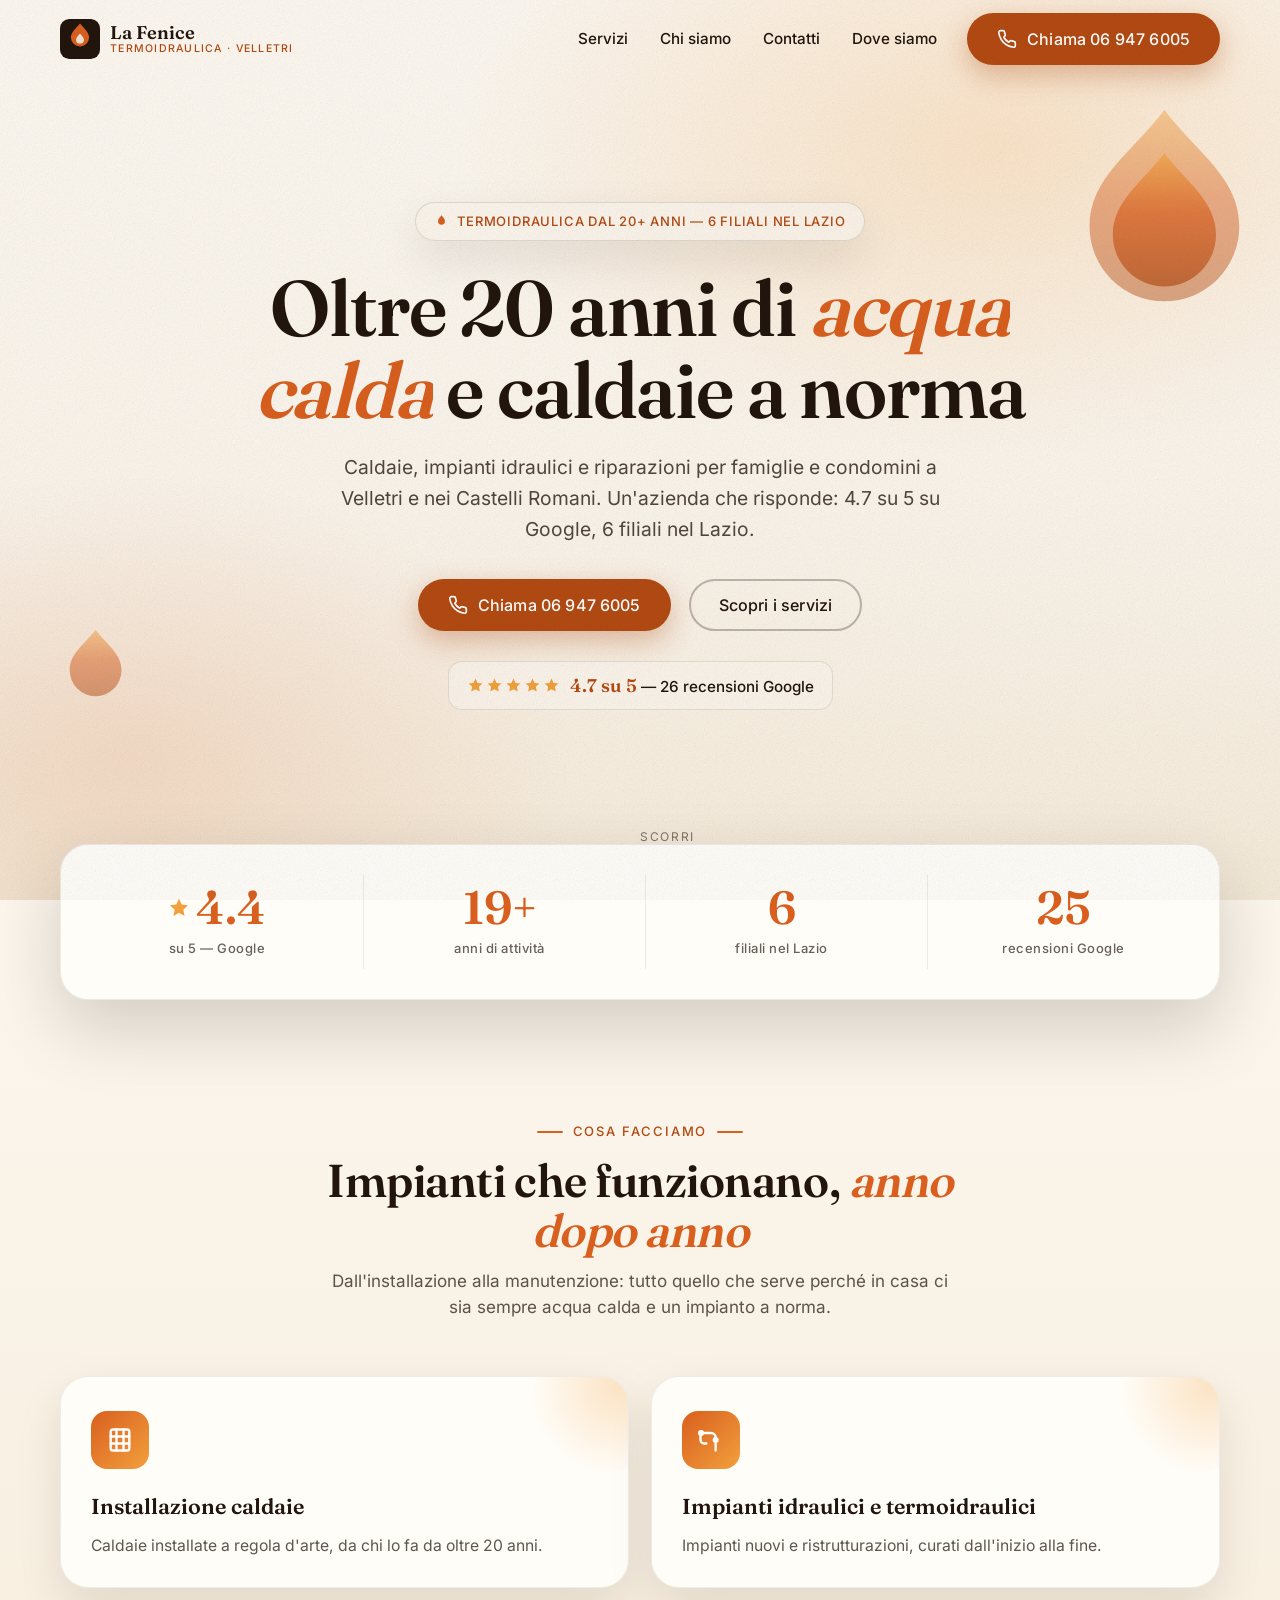
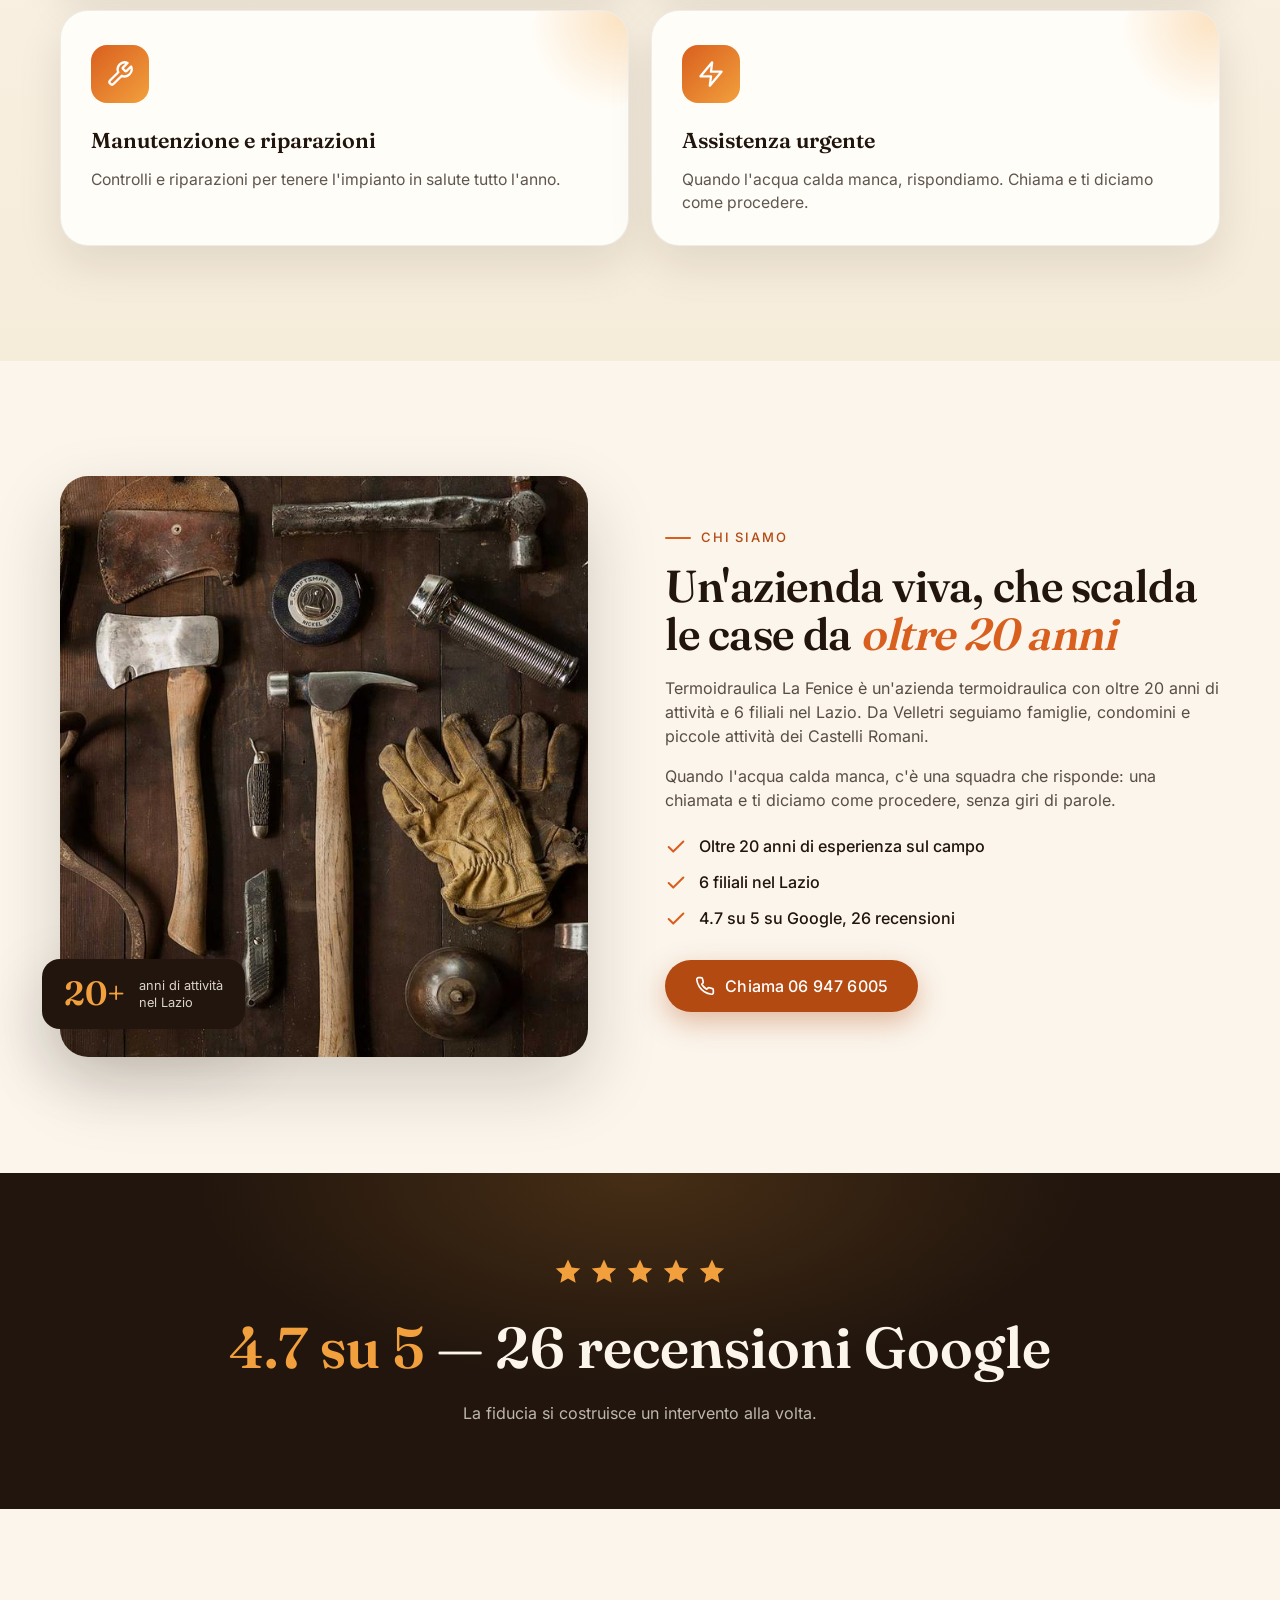
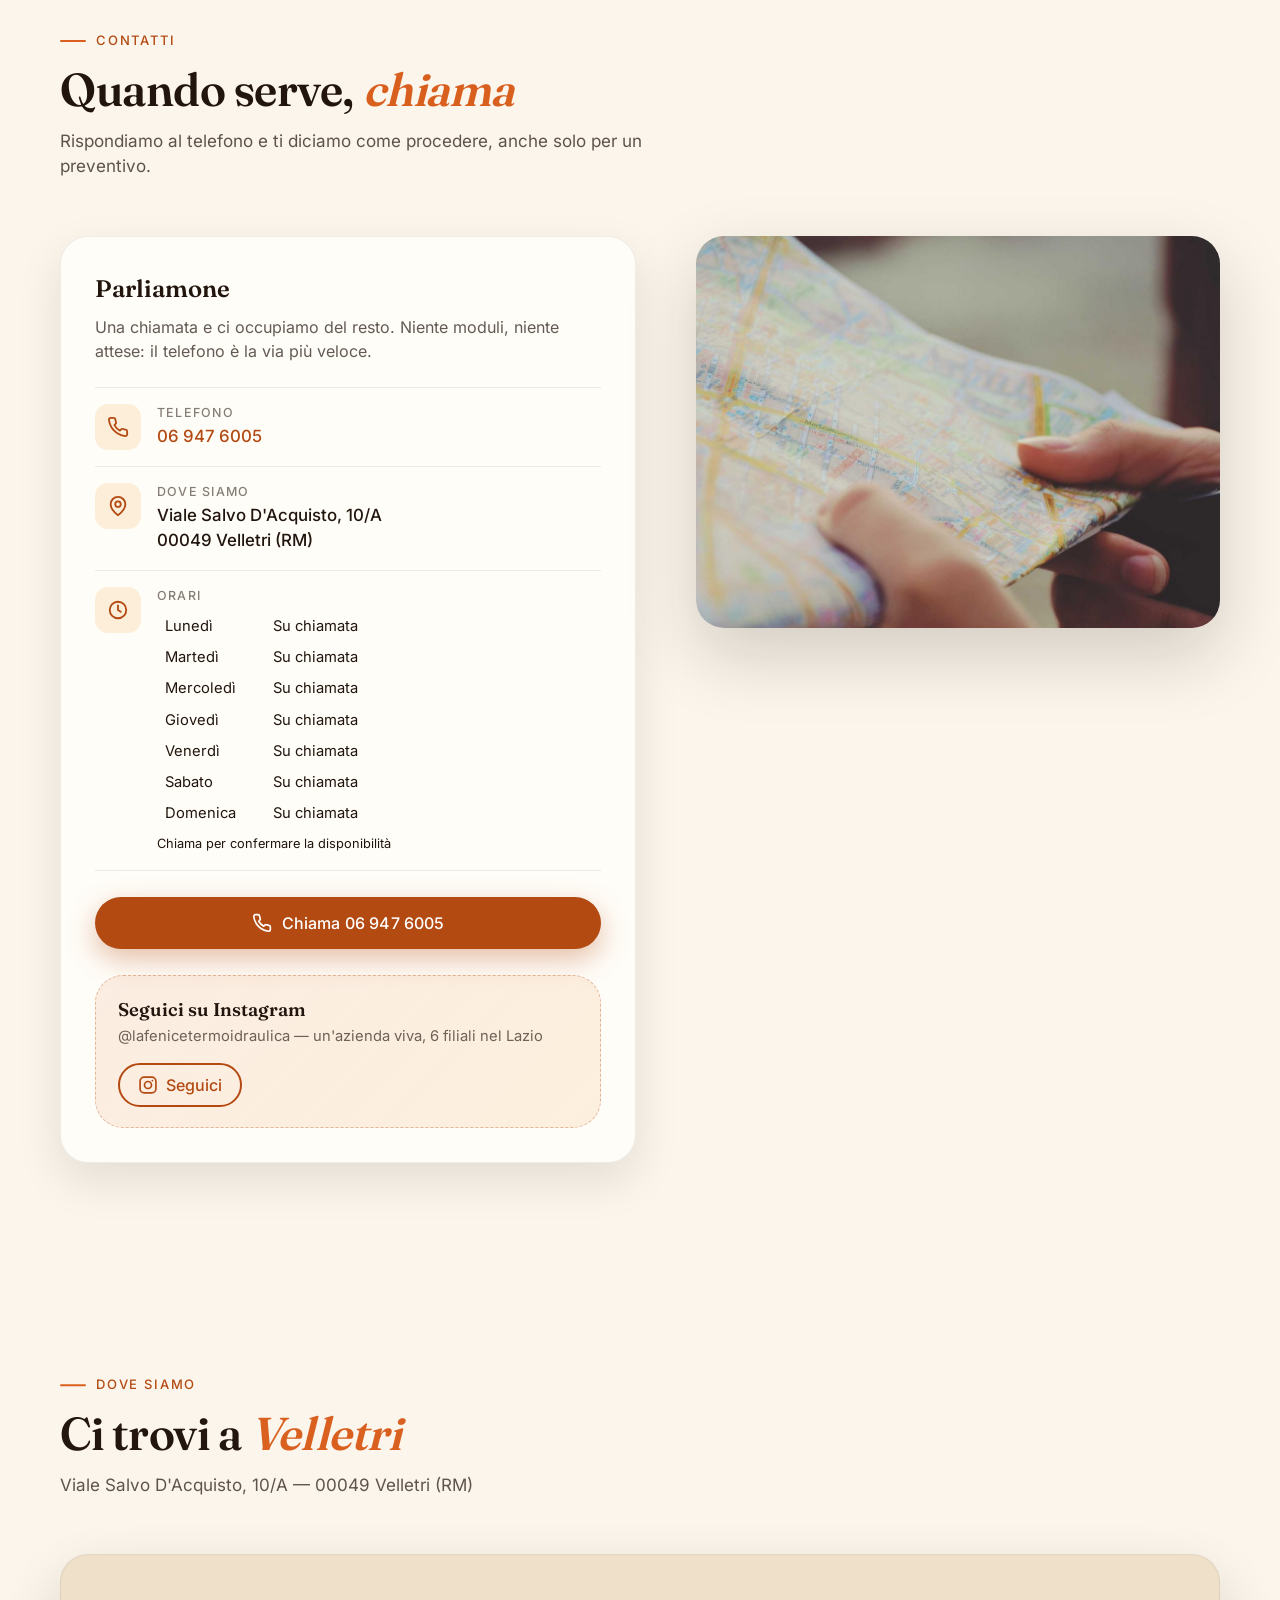
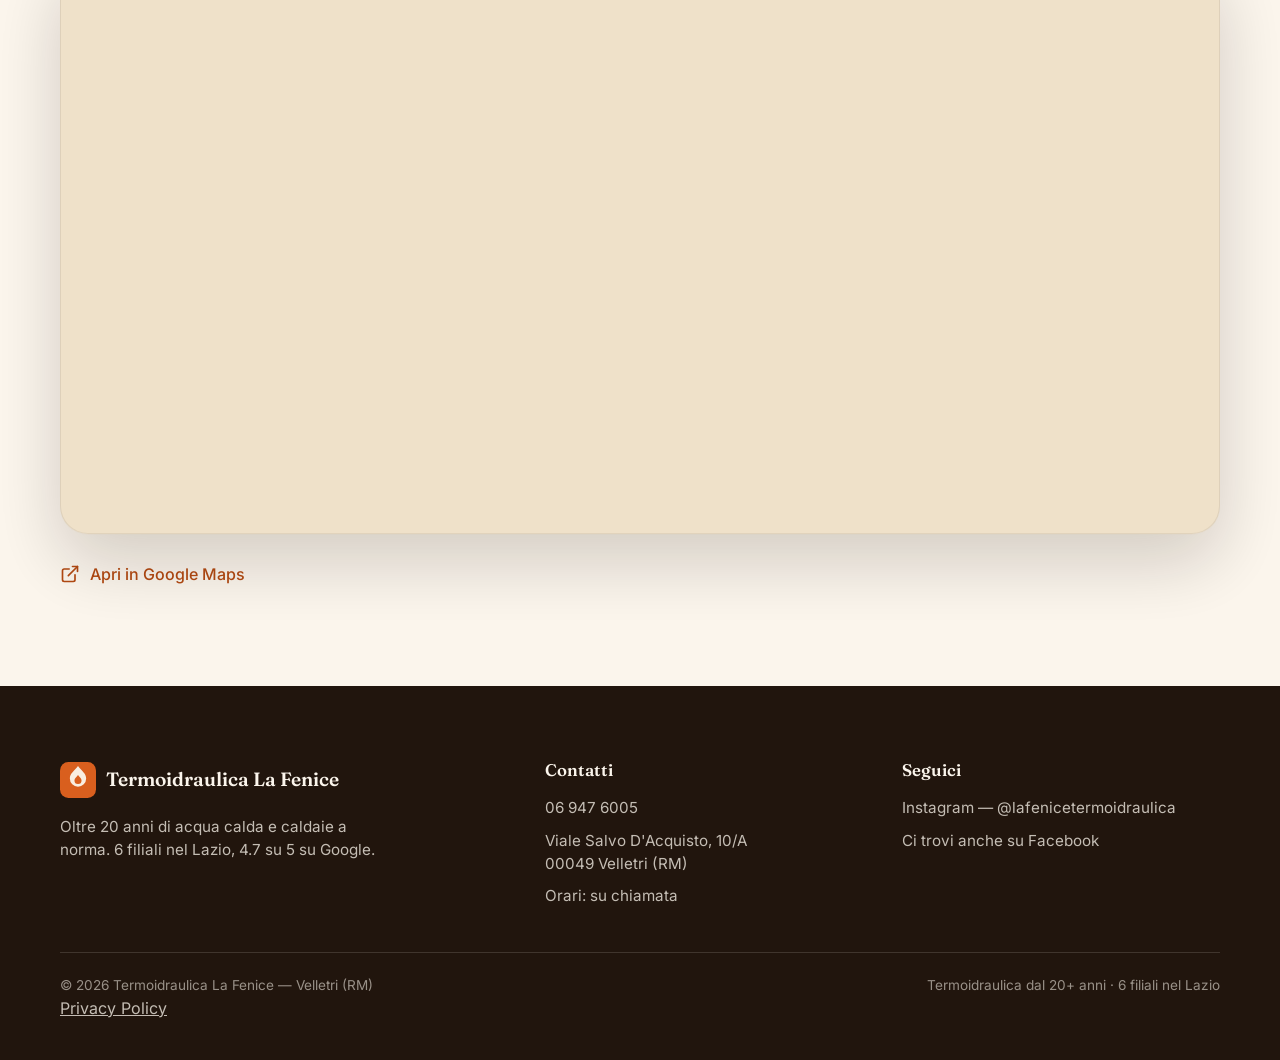
==== commit 0fbd3d60: "Privacy policy + JSON-LD LocalBusiness + orari con oggi evidenziato + robots/sitemap" ====
--- a/index.html
+++ b/index.html
@@ -63,6 +63,9 @@
       }
     </style>
   </noscript>
+  <script type="application/ld+json">
+{"@context": "https://schema.org", "@type": "LocalBusiness", "name": "Termoidraulica La Fenice", "url": "https://dawiddroz.github.io/termoidraulica-la-fenice-velletri/", "telephone": "+39069476005", "address": {"@type": "PostalAddress", "streetAddress": "Viale Salvo D'Acquisto", "postalCode": "00049", "addressLocality": "Velletri", "addressRegion": "RM", "addressCountry": "IT"}, "geo": {"@type": "GeoCoordinates", "latitude": 41.6730667, "longitude": 12.774934}, "aggregateRating": {"@type": "AggregateRating", "ratingValue": 4.7, "reviewCount": 26, "bestRating": 5}, "sameAs": ["https://www.instagram.com/lafenicetermoidraulica"]}
+  </script>
 </head>
 
 <body>
@@ -358,7 +361,18 @@
                 </span>
                 <div>
                   <p class="contact__row-label">Orari</p>
-                  <p class="contact__row-value">Su chiamata — chiama e ci sentiamo</p>
+                  <table class="hours-table">
+                    <tbody>
+            <tr data-day="1"><td>Lunedì</td><td>Su chiamata</td></tr>
+            <tr data-day="2"><td>Martedì</td><td>Su chiamata</td></tr>
+            <tr data-day="3"><td>Mercoledì</td><td>Su chiamata</td></tr>
+            <tr data-day="4"><td>Giovedì</td><td>Su chiamata</td></tr>
+            <tr data-day="5"><td>Venerdì</td><td>Su chiamata</td></tr>
+            <tr data-day="6"><td>Sabato</td><td>Su chiamata</td></tr>
+            <tr data-day="7"><td>Domenica</td><td>Su chiamata</td></tr>
+                    </tbody>
+                  </table>
+                  <p class="hours-note">Chiama per confermare la disponibilità</p>
                 </div>
               </div>
             </div>
@@ -451,7 +465,8 @@
         <span>© 2026 Termoidraulica La Fenice — Velletri (RM)</span>
         <span>Termoidraulica dal 20+ anni · 6 filiali nel Lazio</span>
       </div>
-    </div>
+        <span><a href="privacy.html" style="color:inherit;text-decoration:underline">Privacy Policy</a></span>
+  </div>
   </footer>
 
   <!-- ============ STICKY CTA MOBILE ============ -->
@@ -480,5 +495,12 @@
     })();
   </script>
 
+<script>
+  (function () {
+    var today = new Date().getDay(); /* 0 = domenica */
+    var row = document.querySelector('.hours-table tr[data-day="' + today + '"]');
+    if (row) row.classList.add('is-today');
+  })();
+</script>
 </body>
 </html>
--- a/css/components.css
+++ b/css/components.css
@@ -969,3 +969,12 @@
 @media (max-width: 767px) {
   .sticky-cta { display: block; }
 }
+
+
+/* Orari: giorno corrente evidenziato (pattern Restore) */
+.hours-wrap { width: 100%; }
+.hours-table { width: 100%; border-collapse: collapse; margin-top: .35rem; font-size: .92rem; }
+.hours-table td { padding: .28rem .5rem; border-bottom: 1px solid var(--line); color: var(--ink-soft); }
+.hours-table tr.is-today td { color: var(--primary-strong); font-weight: 700; background: color-mix(in srgb, var(--primary) 7%, transparent); border-radius: 4px; }
+.hours-table tr.is-today td:first-child::after { content: " · oggi"; font-weight: 400; }
+.hours-note { font-size: .8rem; color: var(--ink-soft); margin-top: .4rem; }
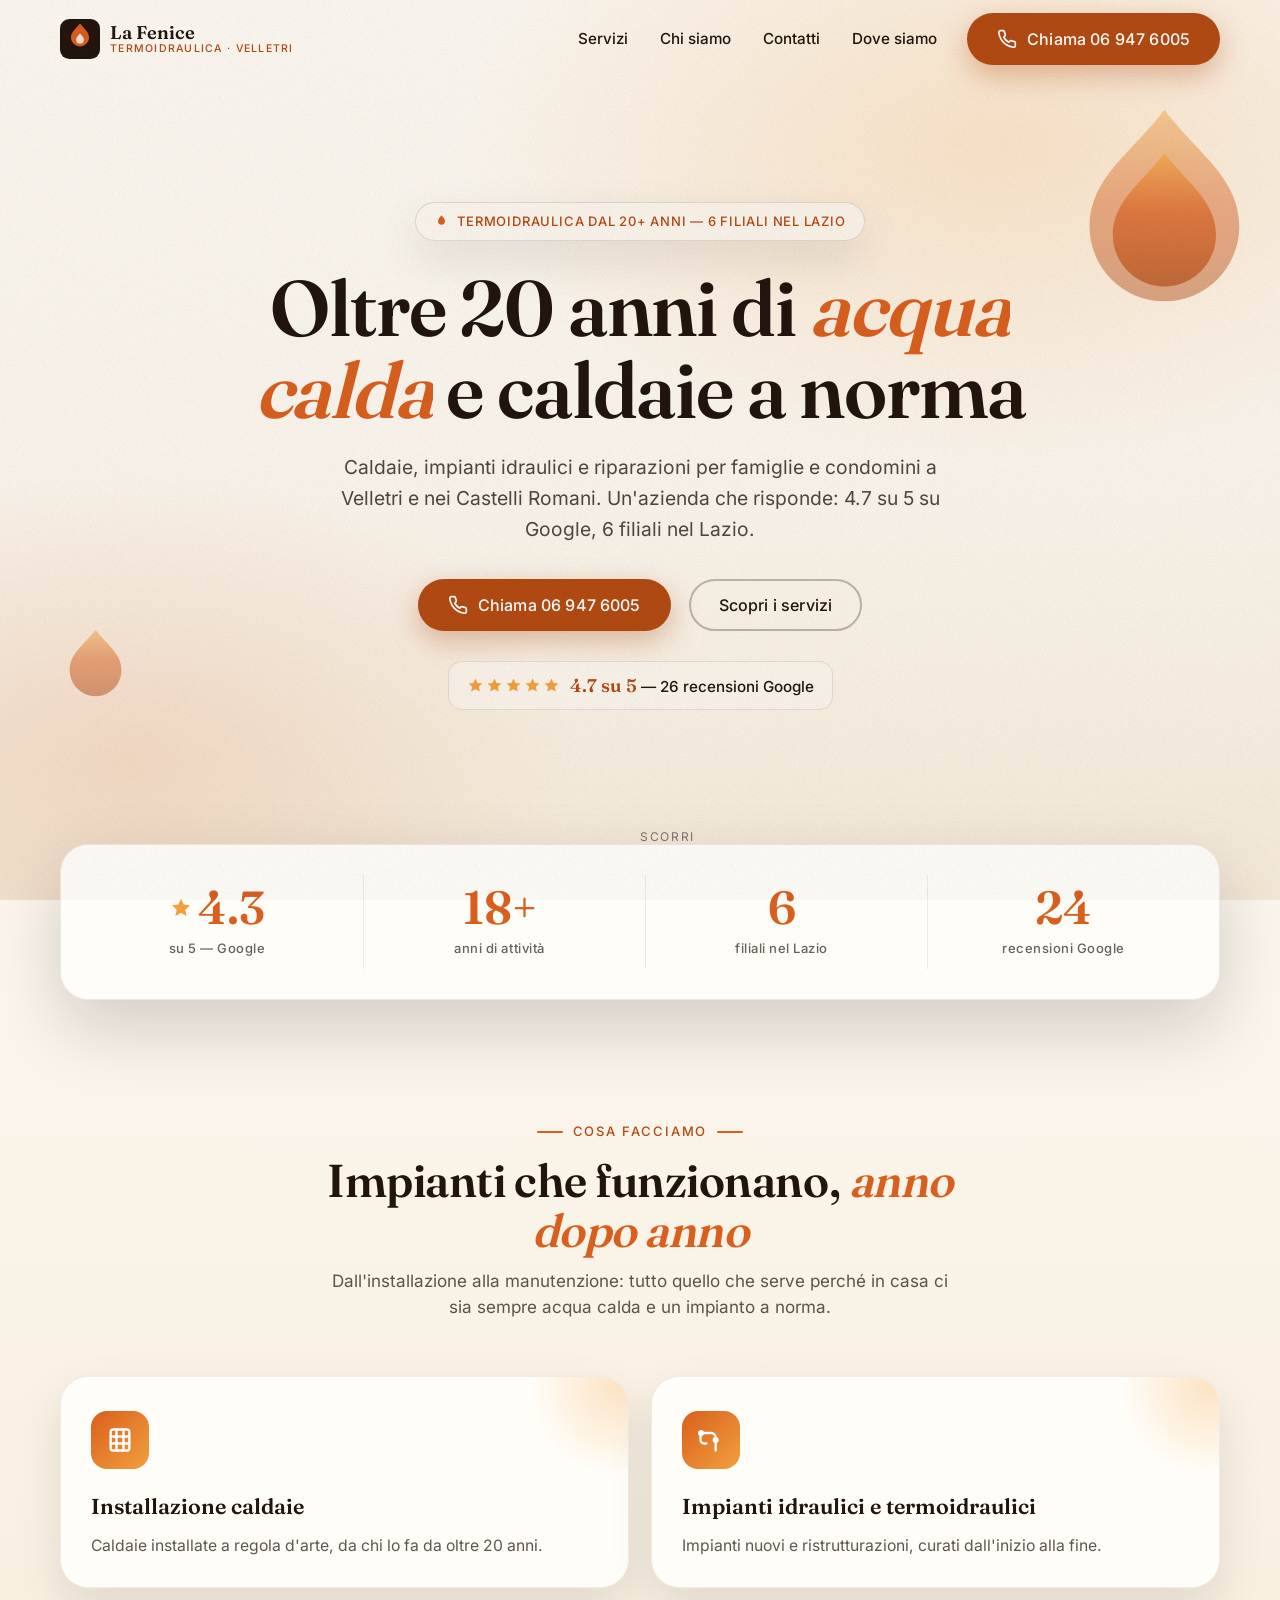
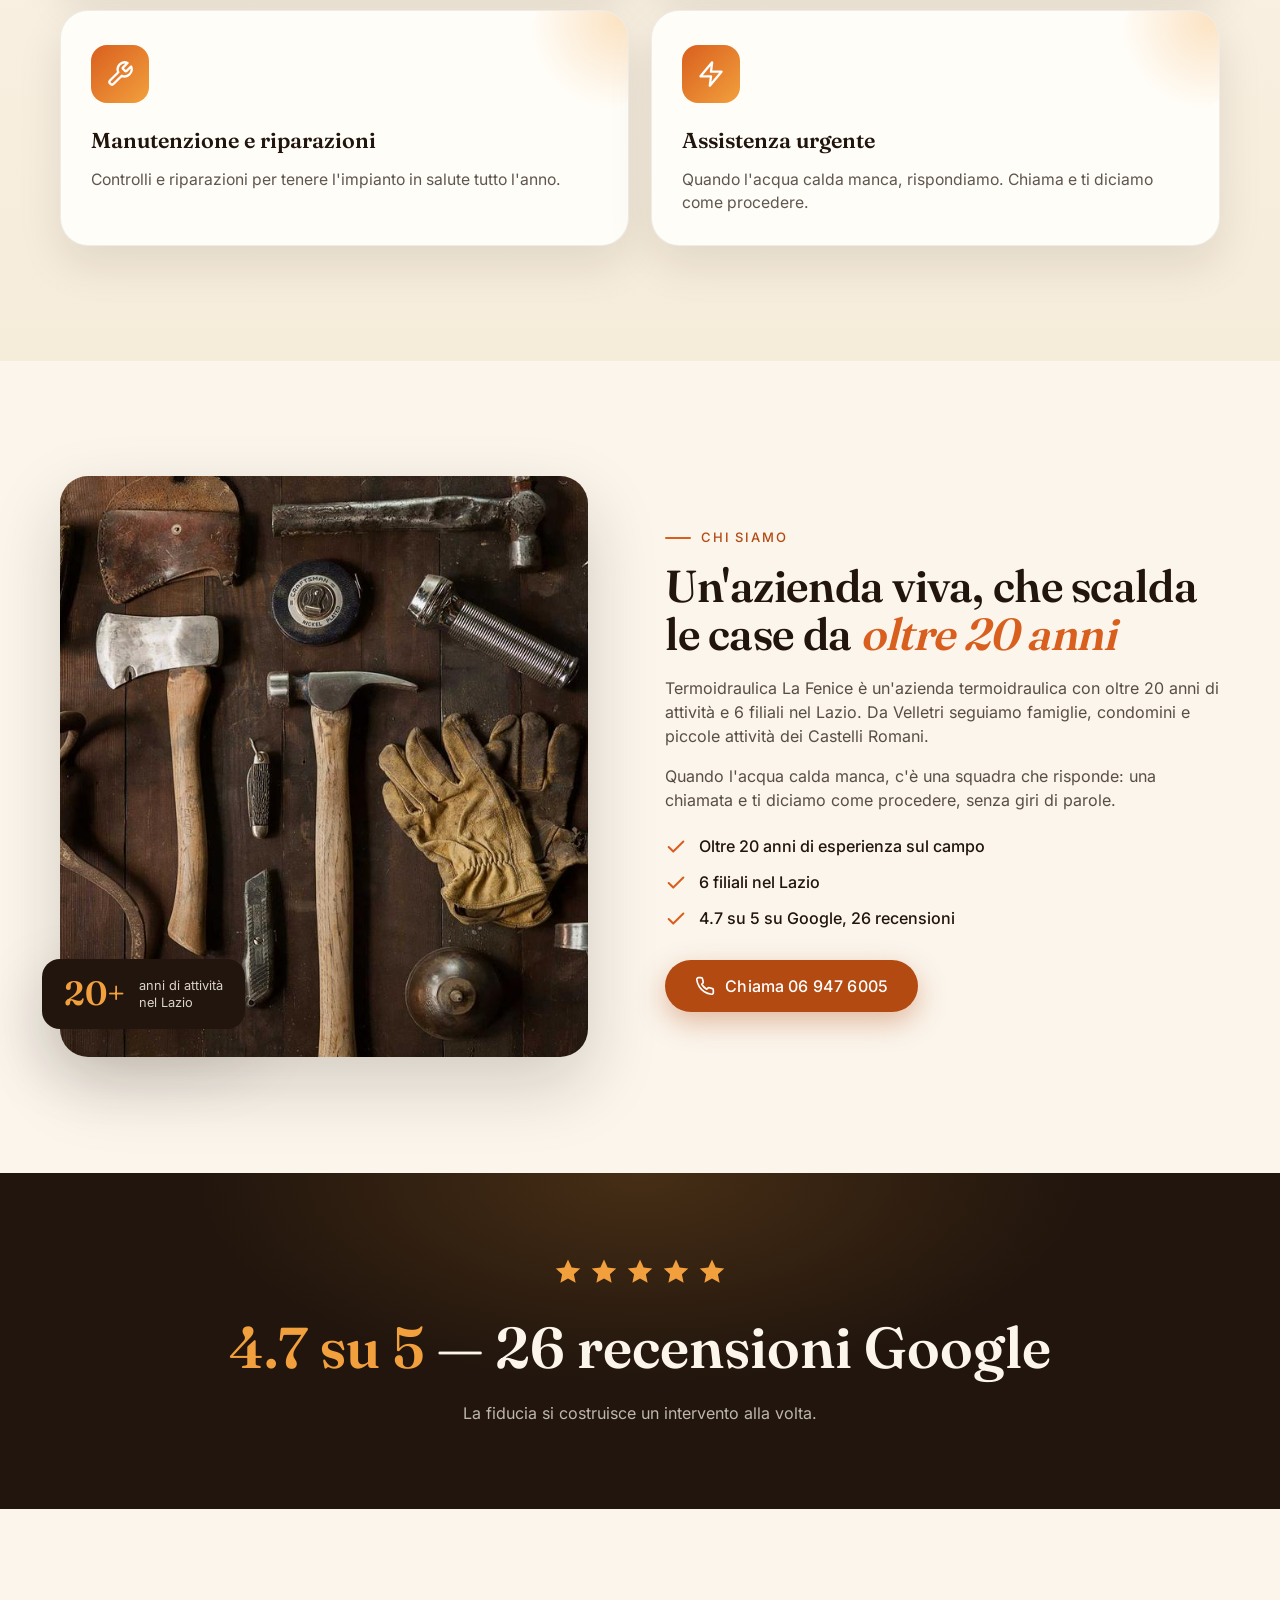
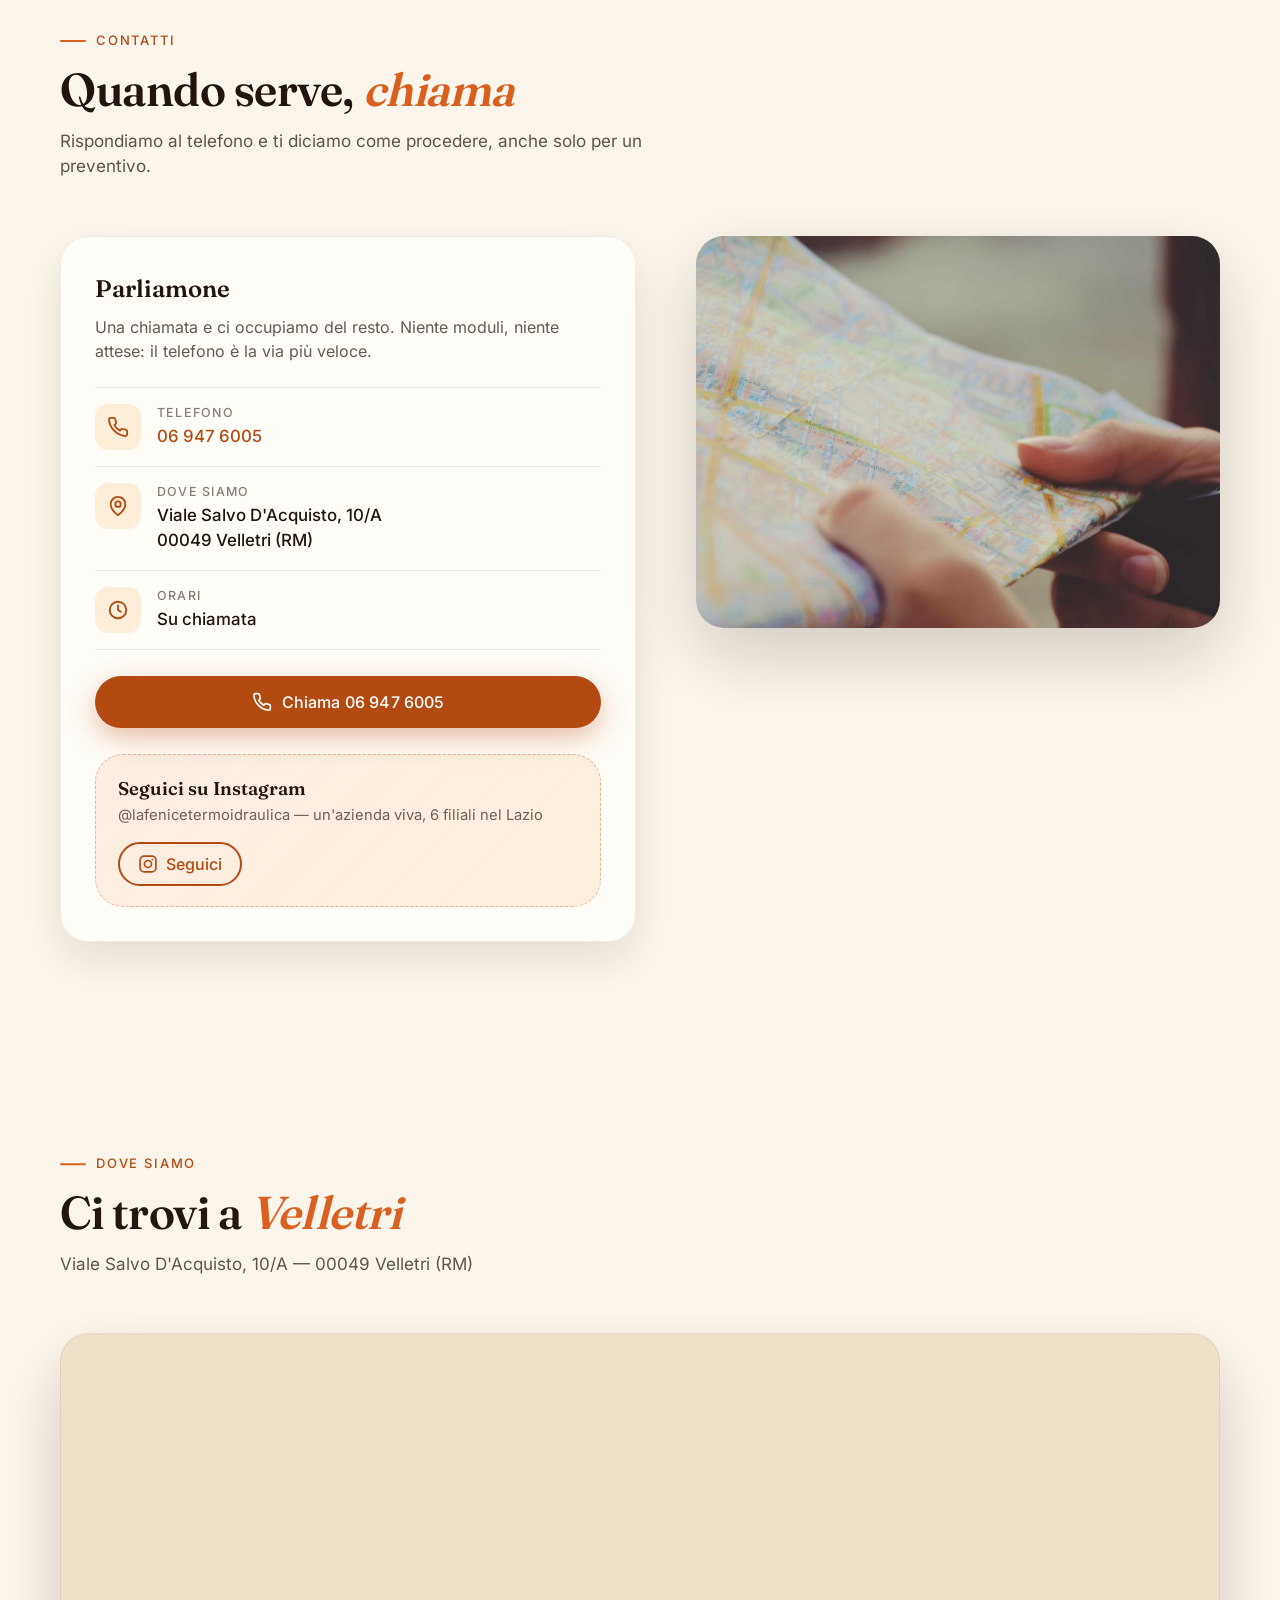
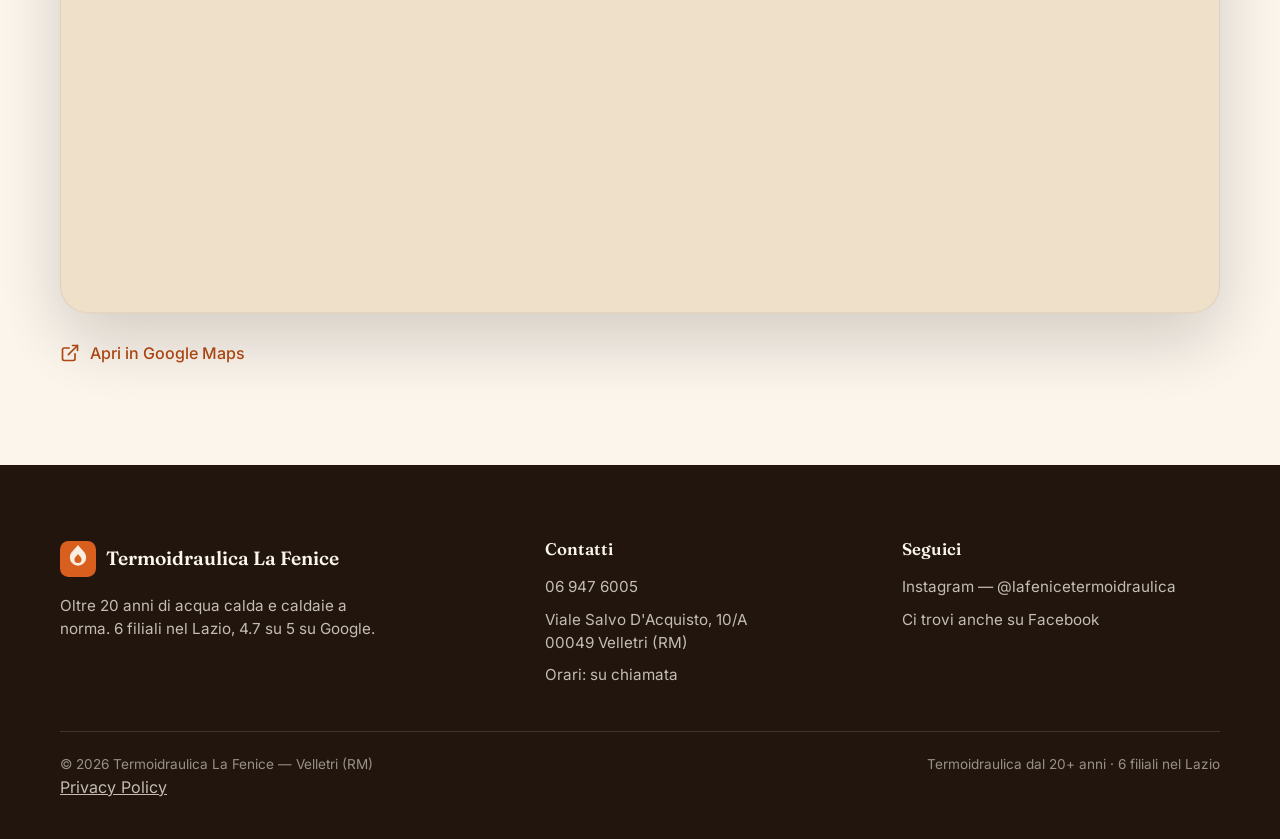
==== commit df0a311c: "Orari corretti: Tesis orari reali negozio + badge live, Electric/La Fenice su chiamata" ====
--- a/index.html
+++ b/index.html
@@ -361,18 +361,7 @@
                 </span>
                 <div>
                   <p class="contact__row-label">Orari</p>
-                  <table class="hours-table">
-                    <tbody>
-            <tr data-day="1"><td>Lunedì</td><td>Su chiamata</td></tr>
-            <tr data-day="2"><td>Martedì</td><td>Su chiamata</td></tr>
-            <tr data-day="3"><td>Mercoledì</td><td>Su chiamata</td></tr>
-            <tr data-day="4"><td>Giovedì</td><td>Su chiamata</td></tr>
-            <tr data-day="5"><td>Venerdì</td><td>Su chiamata</td></tr>
-            <tr data-day="6"><td>Sabato</td><td>Su chiamata</td></tr>
-            <tr data-day="7"><td>Domenica</td><td>Su chiamata</td></tr>
-                    </tbody>
-                  </table>
-                  <p class="hours-note">Chiama per confermare la disponibilità</p>
+                  <p class="contact__row-value">Su chiamata</p>
                 </div>
               </div>
             </div>
@@ -495,12 +484,6 @@
     })();
   </script>
 
-<script>
-  (function () {
-    var today = new Date().getDay(); /* 0 = domenica */
-    var row = document.querySelector('.hours-table tr[data-day="' + today + '"]');
-    if (row) row.classList.add('is-today');
-  })();
-</script>
+
 </body>
 </html>
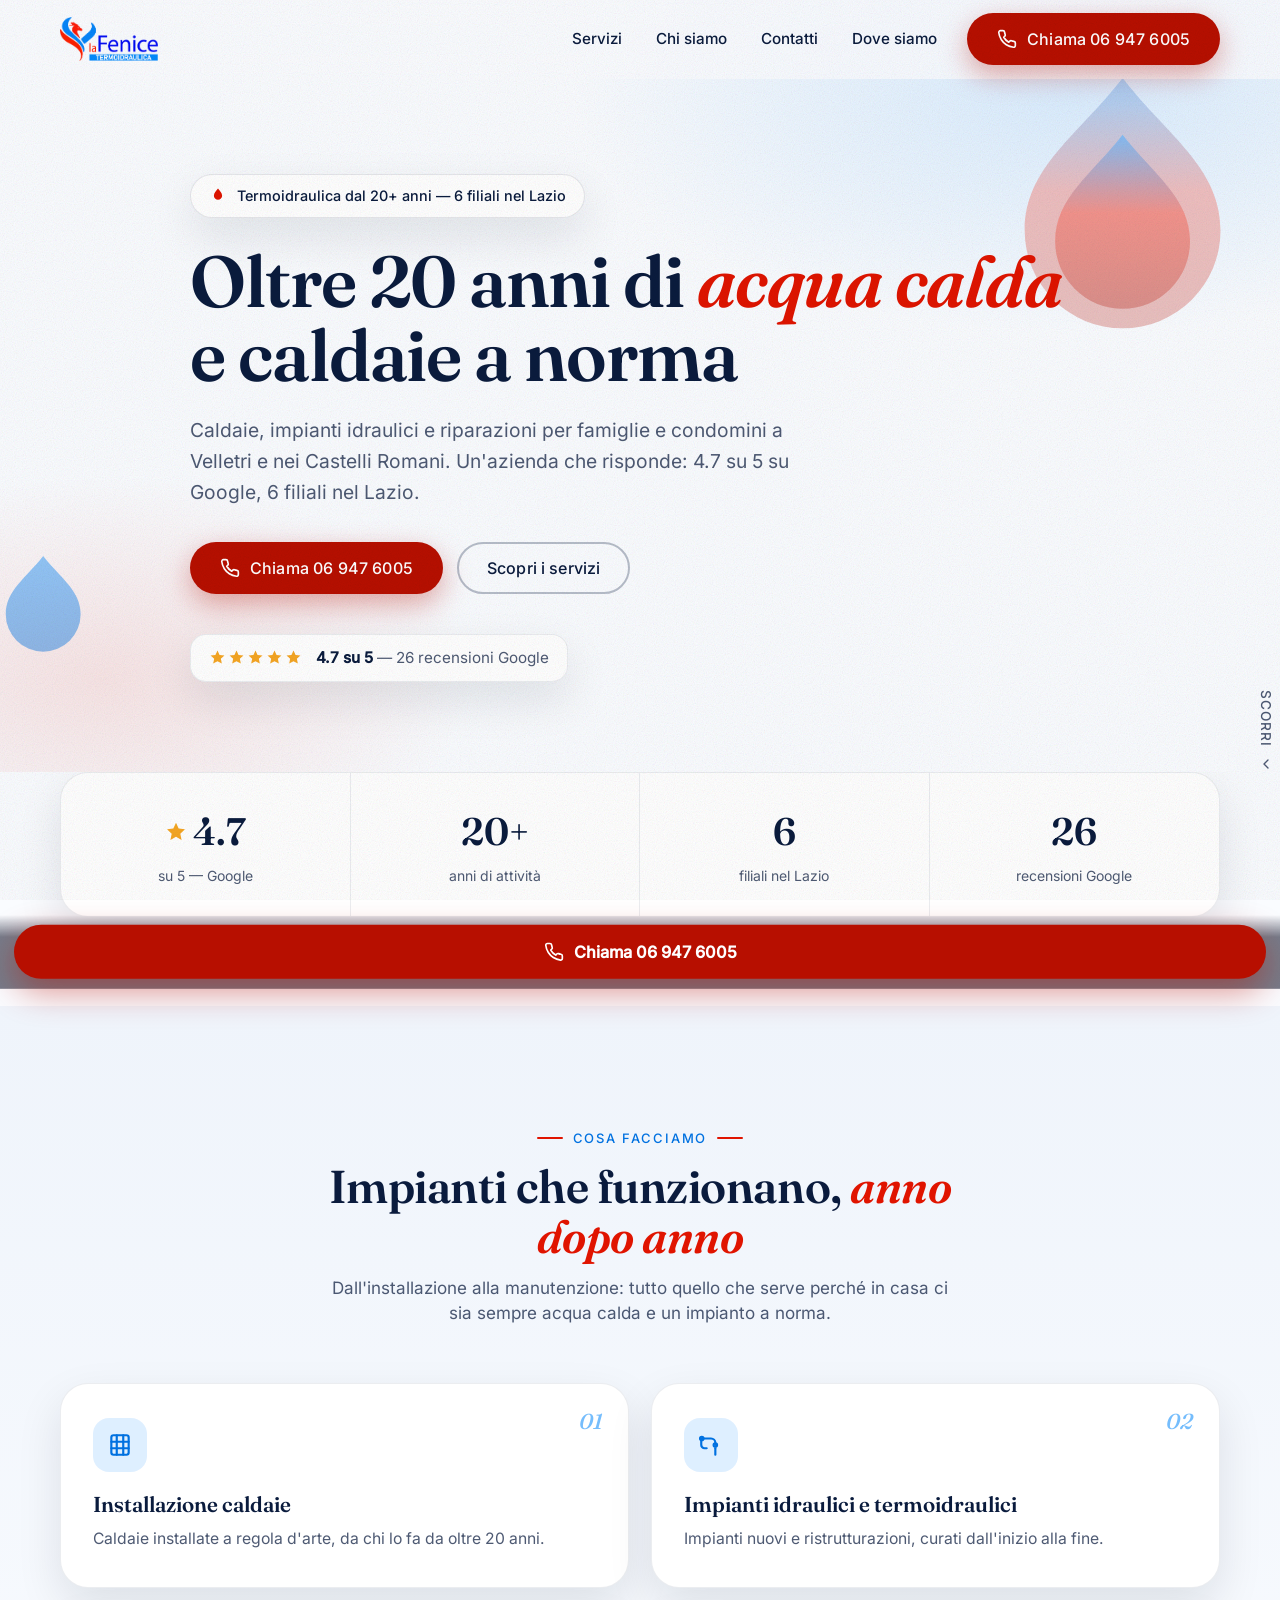
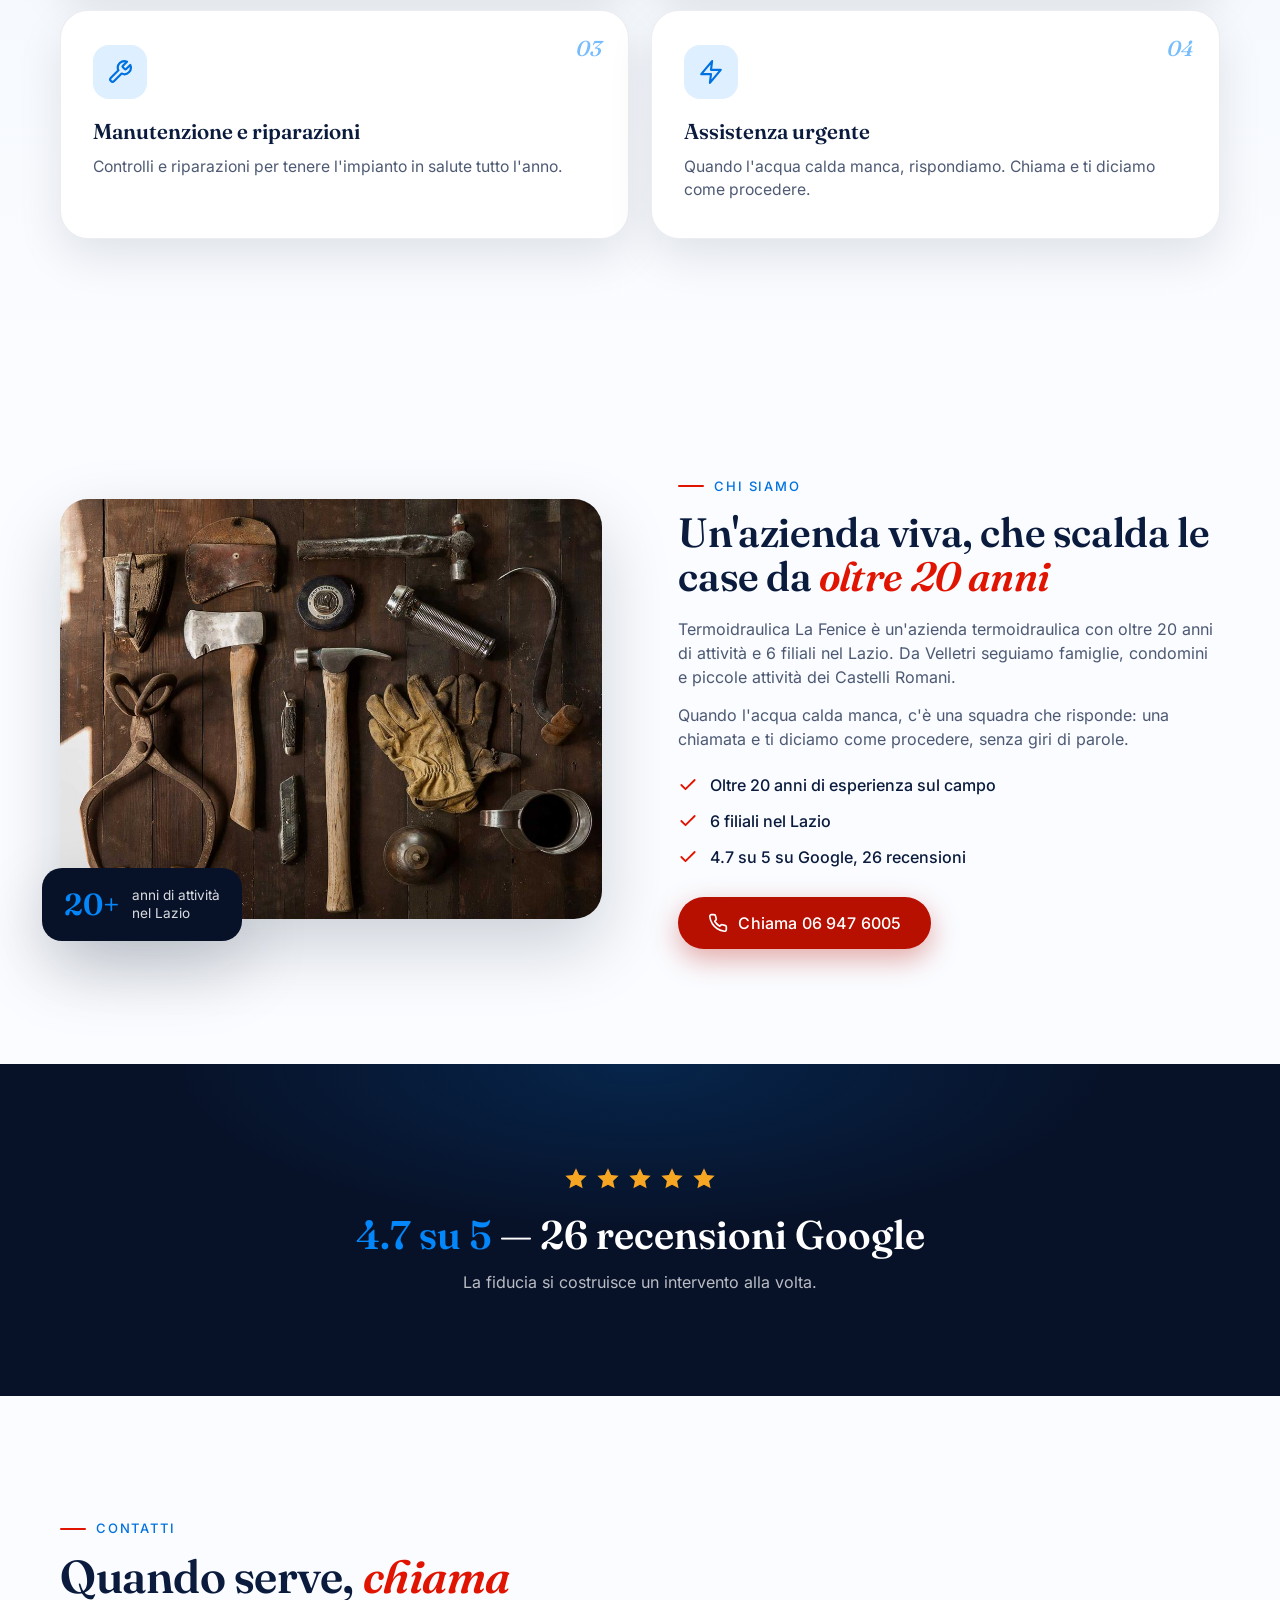
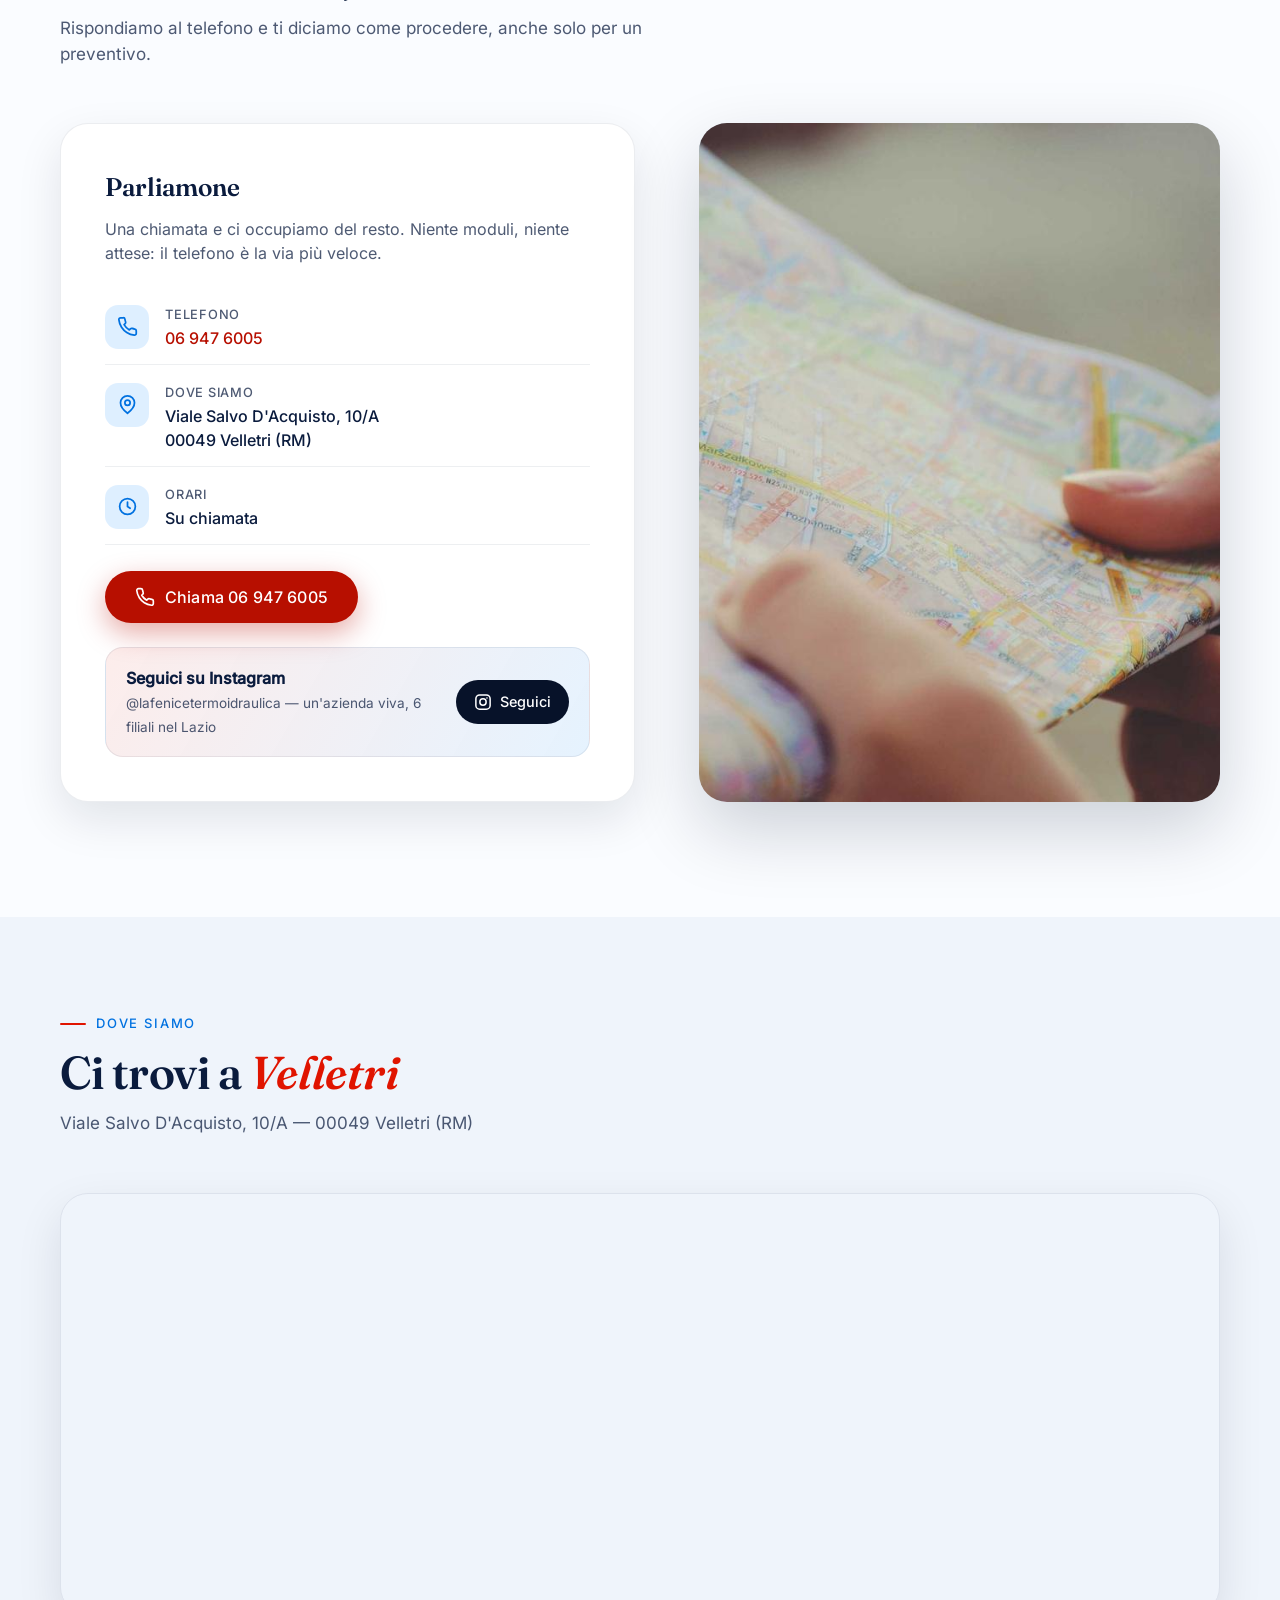
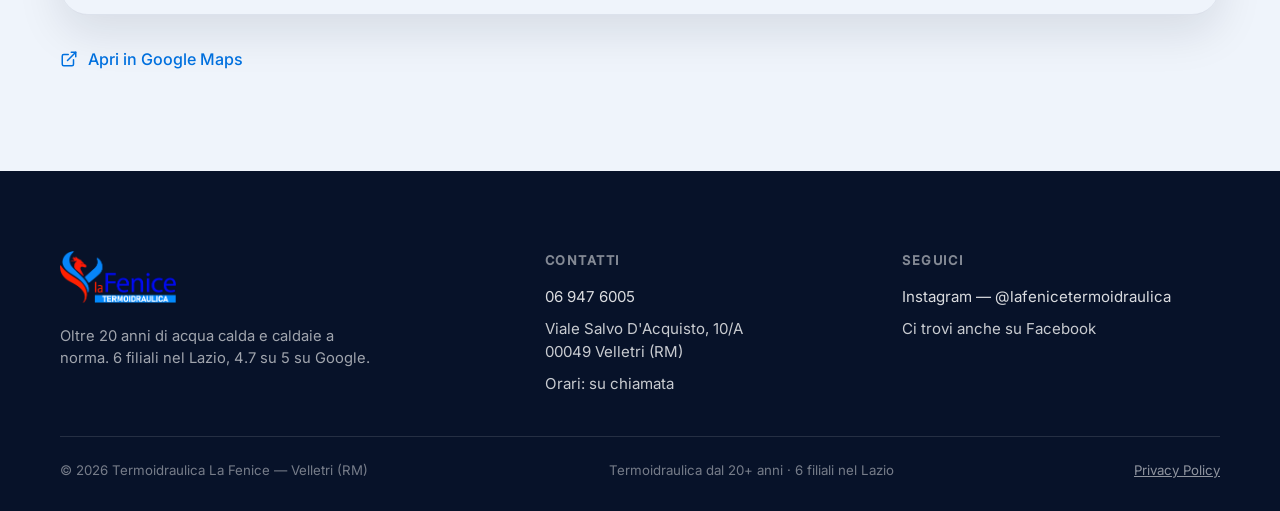
==== commit 2a1169d4: "Rebuild identita Rosso & Blu: logo ufficiale, palette brand (rosso #FE1E02, azzurro #0487FA), Fraunc" ====
--- a/index.html
+++ b/index.html
@@ -5,7 +5,7 @@
   <meta name="viewport" content="width=device-width, initial-scale=1, viewport-fit=cover">
   <title>Termoidraulica La Fenice — Caldaie e impianti idraulici a Velletri</title>
   <meta name="description" content="Termoidraulica La Fenice a Velletri: caldaie, impianti idraulici e termoidraulici, manutenzione e assistenza. Oltre 20 anni di attività, 6 filiali nel Lazio, 4.7 su 5 su Google. Chiama 06 947 6005.">
-  <meta name="theme-color" content="#21150D">
+  <meta name="theme-color" content="#071229">
   <meta name="format-detection" content="telephone=no">
   <link rel="icon" type="image/svg+xml" href="favicon.svg">
 
@@ -17,6 +17,7 @@
   <meta name="twitter:card" content="summary_large_image">
 
   <link rel="preload" href="fonts/fraunces-variable.woff2" as="font" type="font/woff2" crossorigin>
+  <link rel="preload" href="fonts/fraunces-italic-variable.woff2" as="font" type="font/woff2" crossorigin>
   <link rel="preload" href="fonts/inter-400.woff2" as="font" type="font/woff2" crossorigin>
 
   <link rel="stylesheet" href="css/variables.css">
@@ -64,7 +65,7 @@
     </style>
   </noscript>
   <script type="application/ld+json">
-{"@context": "https://schema.org", "@type": "LocalBusiness", "name": "Termoidraulica La Fenice", "url": "https://dawiddroz.github.io/termoidraulica-la-fenice-velletri/", "telephone": "+39069476005", "address": {"@type": "PostalAddress", "streetAddress": "Viale Salvo D'Acquisto", "postalCode": "00049", "addressLocality": "Velletri", "addressRegion": "RM", "addressCountry": "IT"}, "geo": {"@type": "GeoCoordinates", "latitude": 41.6730667, "longitude": 12.774934}, "aggregateRating": {"@type": "AggregateRating", "ratingValue": 4.7, "reviewCount": 26, "bestRating": 5}, "sameAs": ["https://www.instagram.com/lafenicetermoidraulica"]}
+{"@context": "https://schema.org", "@type": "LocalBusiness", "name": "Termoidraulica La Fenice", "url": "https://dawiddroz.github.io/termoidraulica-la-fenice-velletri/", "telephone": "+39069476005", "address": {"@type": "PostalAddress", "streetAddress": "Viale Salvo D'Acquisto, 10/A", "postalCode": "00049", "addressLocality": "Velletri", "addressRegion": "RM", "addressCountry": "IT"}, "geo": {"@type": "GeoCoordinates", "latitude": 41.6730667, "longitude": 12.774934}, "aggregateRating": {"@type": "AggregateRating", "ratingValue": 4.7, "reviewCount": 26, "bestRating": 5}, "sameAs": ["https://www.instagram.com/lafenicetermoidraulica"]}
   </script>
 </head>
 
@@ -76,12 +77,7 @@
   <header class="nav">
     <div class="container nav__inner">
       <a class="nav__brand" href="#top">
-        <svg class="nav__brand-mark" viewBox="0 0 64 64" aria-hidden="true">
-          <rect width="64" height="64" rx="15" fill="#21150D"/>
-          <path d="M32 7c6.4 8.4 14.5 13.2 14.5 22.4a14.5 14.5 0 1 1-29 0C17.5 20.2 25.6 15.4 32 7z" fill="#D95F1E"/>
-          <path d="M32 23c2.7 3.6 6.3 5.7 6.3 10a6.3 6.3 0 1 1-12.6 0c0-4.3 3.6-6.4 6.3-10z" fill="#FBF5EC" opacity="0.88"/>
-        </svg>
-        <span class="nav__brand-name">La Fenice<small>Termoidraulica · Velletri</small></span>
+        <img class="nav__logo" src="assets/logo-fenice.png" alt="Termoidraulica La Fenice — logo" width="490" height="220">
       </a>
 
       <nav class="nav__menu" id="nav-menu" aria-label="Menu principale">
@@ -110,20 +106,20 @@
       <svg class="hero__flame hero__flame--main" viewBox="0 0 200 200" aria-hidden="true">
         <defs>
           <linearGradient id="hfMain" x1="0" y1="1" x2="0" y2="0">
-            <stop offset="0" stop-color="#B34A12"/>
-            <stop offset="0.55" stop-color="#D95F1E"/>
-            <stop offset="1" stop-color="#F2A03D"/>
+            <stop offset="0" stop-color="#B70F00"/>
+            <stop offset="0.55" stop-color="#FE1E02"/>
+            <stop offset="1" stop-color="#0487FA"/>
           </linearGradient>
         </defs>
         <path d="M100 12c20 26 45 41 45 70a45 45 0 1 1-90 0c0-29 25-44 45-70z" fill="url(#hfMain)" opacity="0.5"/>
         <path d="M100 38c14 18 31 29 31 49a31 31 0 1 1-62 0c0-20 17-31 31-49z" fill="url(#hfMain)" opacity="0.8"/>
       </svg>
+
       <svg class="hero__flame hero__flame--mini" viewBox="0 0 200 200" aria-hidden="true">
         <defs>
           <linearGradient id="hfMini" x1="0" y1="1" x2="0" y2="0">
-            <stop offset="0" stop-color="#B34A12"/>
-            <stop offset="0.55" stop-color="#D95F1E"/>
-            <stop offset="1" stop-color="#F2A03D"/>
+            <stop offset="0" stop-color="#0071E0"/>
+            <stop offset="1" stop-color="#0487FA"/>
           </linearGradient>
         </defs>
         <path d="M100 12c20 26 45 41 45 70a45 45 0 1 1-90 0c0-29 25-44 45-70z" fill="url(#hfMini)"/>
@@ -225,6 +221,7 @@
 
         <div class="services__grid">
           <article class="service-card">
+            <span class="service-card__num" aria-hidden="true">01</span>
             <span class="service-card__icon">
               <svg viewBox="0 0 24 24" fill="none" stroke="currentColor" stroke-width="2" stroke-linecap="round" stroke-linejoin="round" aria-hidden="true"><rect x="4" y="3" width="16" height="18" rx="2"/><path d="M4 9h16M4 15h16M9 3v18M15 3v18"/></svg>
             </span>
@@ -233,6 +230,7 @@
           </article>
 
           <article class="service-card">
+            <span class="service-card__num" aria-hidden="true">02</span>
             <span class="service-card__icon">
               <svg viewBox="0 0 24 24" fill="none" stroke="currentColor" stroke-width="2" stroke-linecap="round" stroke-linejoin="round" aria-hidden="true"><path d="M3 6h9a4 4 0 0 1 4 4v2"/><path d="M3 6v6a3 3 0 0 0 3 3h2"/><path d="M16 15v6"/><circle cx="3.5" cy="6" r="1.6"/><circle cx="16" cy="12" r="1.6"/></svg>
             </span>
@@ -241,6 +239,7 @@
           </article>
 
           <article class="service-card">
+            <span class="service-card__num" aria-hidden="true">03</span>
             <span class="service-card__icon">
               <svg viewBox="0 0 24 24" fill="none" stroke="currentColor" stroke-width="2" stroke-linecap="round" stroke-linejoin="round" aria-hidden="true"><path d="M14.7 6.3a1 1 0 0 0 0 1.4l1.6 1.6a1 1 0 0 0 1.4 0l3.77-3.77a6 6 0 0 1-7.94 7.94l-6.91 6.91a2.12 2.12 0 0 1-3-3l6.91-6.91a6 6 0 0 1 7.94-7.94l-3.76 3.76z"/></svg>
             </span>
@@ -249,6 +248,7 @@
           </article>
 
           <article class="service-card">
+            <span class="service-card__num" aria-hidden="true">04</span>
             <span class="service-card__icon">
               <svg viewBox="0 0 24 24" fill="none" stroke="currentColor" stroke-width="2" stroke-linecap="round" stroke-linejoin="round" aria-hidden="true"><path d="M13 2L3 14h9l-1 8 10-12h-9l1-8z"/></svg>
             </span>
@@ -422,12 +422,7 @@
       <div class="footer__grid">
         <div>
           <a class="footer__brand" href="#top">
-            <svg viewBox="0 0 64 64" aria-hidden="true">
-              <rect width="64" height="64" rx="15" fill="#D95F1E"/>
-              <path d="M32 7c6.4 8.4 14.5 13.2 14.5 22.4a14.5 14.5 0 1 1-29 0C17.5 20.2 25.6 15.4 32 7z" fill="#FBF5EC" opacity="0.95"/>
-              <path d="M32 23c2.7 3.6 6.3 5.7 6.3 10a6.3 6.3 0 1 1-12.6 0c0-4.3 3.6-6.4 6.3-10z" fill="#D95F1E"/>
-            </svg>
-            <span class="footer__brand-name">Termoidraulica La Fenice</span>
+            <img class="footer__logo" src="assets/logo-fenice.png" alt="Termoidraulica La Fenice — logo" width="490" height="220">
           </a>
           <p class="footer__desc">Oltre 20 anni di acqua calda e caldaie a norma. 6 filiali nel Lazio, 4.7 su 5 su Google.</p>
         </div>
@@ -453,9 +448,9 @@
       <div class="footer__bottom">
         <span>© 2026 Termoidraulica La Fenice — Velletri (RM)</span>
         <span>Termoidraulica dal 20+ anni · 6 filiali nel Lazio</span>
-      </div>
-        <span><a href="privacy.html" style="color:inherit;text-decoration:underline">Privacy Policy</a></span>
-  </div>
+        <span><a href="privacy.html">Privacy Policy</a></span>
+      </div>
+    </div>
   </footer>
 
   <!-- ============ STICKY CTA MOBILE ============ -->
--- a/css/variables.css
+++ b/css/variables.css
@@ -1,20 +1,30 @@
 /* ============================================================
    Termoidraulica La Fenice — design tokens
-   Identità: "Fiamma viva" — ambra/arancio bruciato + crema caldo
+   Identità: "Fenice Rosso & Blu" — dal logo ufficiale
+   rosso #FE1E02 · azzurro #0487FA · blu profondo #000AF4
    ============================================================ */
 :root {
-  /* palette */
-  --paper: #FBF5EC;            /* crema caldo */
-  --paper-soft: #F6ECDA;       /* crema più scuro per sfondi/card */
-  --paper-deep: #EFE1C9;       /* crema profondo per bordi/placeholder */
-  --card: #FFFDF8;             /* superficie card */
-  --ink: #21150D;              /* marrone notte */
-  --deep: #21150D;
-  --primary: #D95F1E;          /* ambra / arancio bruciato */
-  --primary-strong: #B34A12;   /* contrasto ≥4.5:1 su chiaro */
-  --primary-hover: #C45215;    /* hover leggibile (4.6:1 con bianco) */
-  --accent: #F2A03D;           /* ambra chiara */
-  --accent-soft: rgba(242, 160, 61, 0.16);
+  /* palette — brand reale */
+  --paper: #FAFCFF;            /* bianco ghiaccio (dal logo) */
+  --paper-soft: #EFF4FB;       /* azzurro ghiaccio per sfondi/card */
+  --paper-deep: #DCE7F5;       /* azzurro profondo per bordi/placeholder */
+  --card: #FFFFFF;             /* superficie card */
+  --ink: #0A1B3D;              /* navy scuro (testo) */
+  --ink-soft: rgba(10, 27, 61, 0.72);
+  --deep: #071229;             /* navy notte (sezioni scure) */
+  --deep-soft: #0C1E45;
+
+  --primary: #E01400;          /* rosso fenice (brand, tono leggibile) */
+  --primary-strong: #B70F00;   /* contrasto ≥4.5:1 su chiaro */
+  --primary-hover: #C81200;
+  --brand-red: #FE1E02;        /* rosso puro dal logo (decor) */
+
+  --accent: #0487FA;           /* azzurro brand */
+  --accent-strong: #0071E0;    /* contrasto ≥4.5:1 su chiaro */
+  --accent-soft: rgba(4, 135, 250, 0.13);
+  --brand-blue: #000AF4;       /* blu profondo dal logo (decor) */
+
+  --star: #F5A623;             /* stelle rating (leggibile su navy) */
 
   /* tipografia */
   --font-display: 'Fraunces', Georgia, 'Times New Roman', serif;
@@ -30,8 +40,8 @@
   --radius-sm: 12px;
 
   /* ombre */
-  --shadow-soft: 0 18px 45px rgba(33, 21, 13, 0.10);
-  --shadow-lift: 0 28px 70px rgba(33, 21, 13, 0.18);
+  --shadow-soft: 0 18px 45px rgba(7, 18, 41, 0.10);
+  --shadow-lift: 0 28px 70px rgba(7, 18, 41, 0.18);
 
   /* motion */
   --ease-out: cubic-bezier(0.25, 0.46, 0.45, 0.94);
--- a/css/base.css
+++ b/css/base.css
@@ -68,7 +68,7 @@
 
 ::selection {
   background: var(--accent);
-  color: var(--deep);
+  color: #ffffff;
 }
 
 :focus-visible {
@@ -77,7 +77,7 @@
   border-radius: 4px;
 }
 
-/* ---------- progress bar (scroll-driven) ---------- */
+/* ---------- progress bar (scroll-driven, rosso→azzurro) ---------- */
 .progress-bar {
   position: fixed;
   top: 0;
@@ -127,7 +127,7 @@
   font-weight: 500;
   letter-spacing: 0.14em;
   text-transform: uppercase;
-  color: var(--primary-strong);
+  color: var(--accent-strong);
 }
 
 .kicker::before {
@@ -164,7 +164,7 @@
 }
 
 .section-head p {
-  color: rgba(33, 21, 13, 0.72);
+  color: var(--ink-soft);
   font-size: 1.0625rem;
 }
 
@@ -214,17 +214,17 @@
 .btn--primary {
   background: var(--primary-strong);
   color: #ffffff;
-  box-shadow: 0 10px 28px rgba(179, 74, 18, 0.35);
+  box-shadow: 0 10px 28px rgba(183, 15, 0, 0.35);
 }
 
 .btn--primary:hover {
   background: var(--primary-hover);
   transform: translateY(-2px);
-  box-shadow: 0 16px 36px rgba(217, 95, 30, 0.4);
+  box-shadow: 0 16px 36px rgba(224, 20, 0, 0.4);
 }
 
 .btn--ghost {
-  border-color: rgba(33, 21, 13, 0.28);
+  border-color: rgba(10, 27, 61, 0.28);
   color: var(--ink);
   background: transparent;
 }
@@ -236,11 +236,11 @@
 
 .btn--light {
   background: var(--accent);
-  color: var(--deep);
+  color: #ffffff;
 }
 
 .btn--light:hover {
-  background: #fbb95e;
+  background: var(--accent-strong);
   transform: translateY(-2px);
 }
 
--- a/css/components.css
+++ b/css/components.css
@@ -1,267 +1,192 @@
 /* ============================================================
    Termoidraulica La Fenice — components.css
-   Nav, hero, trust bar, servizi, chi siamo, rating band,
-   contatti, mappa, footer, sticky CTA
+   Identità "Fenice Rosso & Blu" · logo ufficiale
    ============================================================ */
 
-/* ============ NAV ============ */
+/* ================= NAV ================= */
 .nav {
   position: fixed;
   top: 0;
   left: 0;
   right: 0;
   z-index: 1000;
-  border-bottom: 1px solid transparent;
-  transition: background-color 0.3s, box-shadow 0.3s, border-color 0.3s;
-}
-
-body.is-scrolled .nav {
-  background: rgba(251, 245, 236, 0.92);
+  background: rgba(250, 252, 255, 0.82);
   backdrop-filter: blur(14px);
   -webkit-backdrop-filter: blur(14px);
-  border-color: rgba(33, 21, 13, 0.08);
-  box-shadow: 0 10px 30px rgba(33, 21, 13, 0.06);
+  border-bottom: 1px solid transparent;
+  transition: border-color 0.3s, box-shadow 0.3s;
+}
+
+.nav.is-scrolled {
+  border-bottom-color: rgba(10, 27, 61, 0.08);
+  box-shadow: 0 8px 30px rgba(7, 18, 41, 0.06);
 }
 
 .nav__inner {
   display: flex;
   align-items: center;
   justify-content: space-between;
+  gap: 24px;
   height: var(--nav-h);
-  gap: 24px;
 }
 
 .nav__brand {
   display: inline-flex;
   align-items: center;
-  gap: 10px;
+  gap: 12px;
   text-decoration: none;
-  min-height: 44px;
-}
-
-.nav__brand-mark {
-  width: 40px;
-  height: 40px;
+}
+
+.nav__logo {
+  height: 44px;
+  width: auto;
   flex: none;
-}
-
-.nav__brand-name {
-  font-family: var(--font-display);
-  font-weight: 600;
-  font-size: 1.15rem;
-  line-height: 1.1;
-}
-
-.nav__brand-name small {
-  display: block;
-  font-family: var(--font-body);
-  font-weight: 500;
-  font-size: 0.66rem;
-  letter-spacing: 0.12em;
-  text-transform: uppercase;
-  color: var(--primary-strong);
 }
 
 .nav__menu {
   display: flex;
   align-items: center;
-  gap: 28px;
+  gap: 6px;
 }
 
 .nav__link {
+  display: inline-flex;
+  align-items: center;
+  min-height: 44px;
+  padding: 0 14px;
   font-size: 0.95rem;
   font-weight: 500;
+  color: var(--ink);
   text-decoration: none;
-  color: var(--ink);
+  border-radius: 999px;
+  transition: color 0.2s, background-color 0.2s;
+}
+
+.nav__link:hover {
+  color: var(--primary);
+  background: rgba(224, 20, 0, 0.07);
+}
+
+.nav__cta {
+  margin-left: 10px;
+}
+
+.nav__burger {
+  display: none;
+  width: 44px;
+  height: 44px;
+  border: none;
+  background: none;
+  border-radius: 12px;
   position: relative;
-  padding: 8px 2px;
-}
-
-.nav__link::after {
+  z-index: 1002;
+}
+
+.nav__burger span,
+.nav__burger span::before,
+.nav__burger span::after {
   content: '';
   position: absolute;
-  left: 0;
-  bottom: 2px;
-  width: 0;
+  left: 11px;
+  width: 22px;
   height: 2px;
-  background: var(--primary);
   border-radius: 2px;
-  transition: width 0.3s var(--ease-out);
-}
-
-.nav__link:hover::after {
-  width: 100%;
-}
-
-.nav__cta {
-  display: inline-flex;
-}
-
-.nav__burger {
-  display: none;
-}
-
-@media (max-width: 900px) {
-  .nav__burger {
-    display: inline-flex;
-    align-items: center;
-    justify-content: center;
-    width: 48px;
-    height: 48px;
-    border: none;
-    background: transparent;
-    border-radius: 12px;
-  }
-
-  .nav__burger > span {
-    position: relative;
-    display: block;
-    width: 24px;
-    height: 2px;
-    background: var(--ink);
-    border-radius: 2px;
-    transition: background-color 0.2s;
-  }
-
-  .nav__burger > span::before,
-  .nav__burger > span::after {
-    content: '';
-    position: absolute;
-    left: 0;
-    width: 24px;
-    height: 2px;
-    background: var(--ink);
-    border-radius: 2px;
-    transition: transform 0.3s var(--ease-out);
-  }
-
-  .nav__burger > span::before { top: -7px; }
-  .nav__burger > span::after { top: 7px; }
-
-  .nav__burger.is-active > span { background: transparent; }
-  .nav__burger.is-active > span::before { transform: translateY(7px) rotate(45deg); }
-  .nav__burger.is-active > span::after { transform: translateY(-7px) rotate(-45deg); }
-
-  .nav__menu {
-    position: fixed;
-    top: var(--nav-h);
-    left: 0;
-    right: 0;
-    display: flex;
-    flex-direction: column;
-    align-items: stretch;
-    gap: 4px;
-    padding: 18px 20px 28px;
-    background: var(--paper);
-    border-bottom: 1px solid rgba(33, 21, 13, 0.1);
-    box-shadow: 0 30px 50px rgba(33, 21, 13, 0.12);
-    transform: translateY(-12px);
-    opacity: 0;
-    visibility: hidden;
-    transition: transform 0.35s var(--ease-out), opacity 0.35s, visibility 0.35s;
-  }
-
-  .nav__menu.is-open {
-    transform: translateY(0);
-    opacity: 1;
-    visibility: visible;
-  }
-
-  .nav__link {
-    padding: 14px 6px;
-    font-size: 1.05rem;
-    border-bottom: 1px solid rgba(33, 21, 13, 0.07);
-  }
-
-  .nav__link::after { display: none; }
-
-  .nav__cta {
-    margin-top: 14px;
-  }
-
-  .nav__cta .btn {
-    width: 100%;
-  }
-}
-
-/* ============ HERO ============ */
+  background: var(--ink);
+  transition: transform 0.3s var(--ease-out), opacity 0.2s;
+}
+
+.nav__burger span {
+  top: 21px;
+}
+
+.nav__burger span::before {
+  top: -7px;
+}
+
+.nav__burger span::after {
+  top: 7px;
+}
+
+.nav__burger.is-active span {
+  transform: rotate(45deg);
+}
+
+.nav__burger.is-active span::before {
+  opacity: 0;
+}
+
+.nav__burger.is-active span::after {
+  transform: rotate(-90deg);
+  top: 0;
+}
+
+/* ================= HERO ================= */
 .hero {
   position: relative;
-  min-height: 100vh;
-  min-height: 100svh;
-  display: flex;
-  align-items: center;
-  padding: calc(var(--nav-h) + 44px) 0 110px;
-  overflow: hidden;
+  padding: calc(var(--nav-h) + clamp(48px, 8vw, 96px)) 0 clamp(56px, 7vw, 96px);
   background:
-    radial-gradient(60% 50% at 78% 16%, rgba(242, 160, 61, 0.22), transparent 70%),
-    radial-gradient(50% 45% at 10% 84%, rgba(217, 95, 30, 0.14), transparent 70%),
-    linear-gradient(180deg, #FDF8F1 0%, var(--paper) 55%, var(--paper-soft) 100%);
+    radial-gradient(58% 46% at 84% 12%, rgba(4, 135, 250, 0.13), transparent 68%),
+    radial-gradient(44% 40% at 8% 88%, rgba(224, 20, 0, 0.10), transparent 66%),
+    var(--paper);
+  overflow: clip;
 }
 
 .hero__flame {
   position: absolute;
   pointer-events: none;
-  z-index: 1;
 }
 
 .hero__flame--main {
-  width: clamp(180px, 26vw, 340px);
-  top: 10%;
-  right: -4%;
-  opacity: 0.9;
+  width: clamp(280px, 34vw, 470px);
+  right: -60px;
+  top: 52px;
+  opacity: 0.5;
   animation: flameDrift 7s ease-in-out infinite;
 }
 
 .hero__flame--mini {
-  width: clamp(70px, 9vw, 120px);
-  bottom: 18%;
-  left: 3%;
-  opacity: 0.5;
+  width: clamp(110px, 13vw, 180px);
+  left: -40px;
+  bottom: 60px;
+  opacity: 0.42;
   animation: flameDrift 9s ease-in-out 1.2s infinite;
 }
 
 .hero__inner {
   position: relative;
-  z-index: 2;
-  text-align: center;
-  max-width: 920px;
-  margin-inline: auto;
+  max-width: 900px;
 }
 
 .hero__badge {
   display: inline-flex;
   align-items: center;
-  gap: 8px;
-  padding: 9px 18px;
+  gap: 10px;
+  padding: 10px 18px;
   border-radius: 999px;
-  background: rgba(251, 245, 236, 0.82);
-  border: 1px solid rgba(33, 21, 13, 0.12);
-  font-size: 0.8125rem;
+  background: var(--card);
+  border: 1px solid rgba(10, 27, 61, 0.10);
+  box-shadow: var(--shadow-soft);
+  font-size: 0.9rem;
   font-weight: 500;
-  letter-spacing: 0.06em;
-  text-transform: uppercase;
-  color: var(--primary-strong);
-  backdrop-filter: blur(6px);
-  box-shadow: var(--shadow-soft);
+  color: var(--ink);
 }
 
 .hero__badge svg {
-  width: 15px;
-  height: 15px;
+  width: 18px;
+  height: 18px;
+  flex: none;
   color: var(--primary);
 }
 
 .hero__title {
+  margin: 26px 0 22px;
   font-family: var(--font-display);
   font-weight: 600;
-  font-variation-settings: 'opsz' 72;
-  font-size: clamp(2.5rem, 6.4vw, 4.9rem);
+  font-variation-settings: 'opsz' 60;
+  font-size: clamp(2.5rem, 6.4vw, 4.5rem);
   line-height: 1.04;
   letter-spacing: -0.015em;
-  margin: 26px 0 22px;
   color: var(--ink);
-  text-wrap: balance;
 }
 
 .hero__title .word {
@@ -279,49 +204,50 @@
 }
 
 .hero__title .word--accent > span {
+  font-style: italic;
   color: var(--primary);
-  font-style: italic;
 }
 
 .hero__subtitle {
-  max-width: 640px;
-  margin: 0 auto 34px;
+  max-width: 620px;
   font-size: clamp(1.05rem, 1.6vw, 1.2rem);
   line-height: 1.6;
-  color: rgba(33, 21, 13, 0.78);
+  color: var(--ink-soft);
 }
 
 .hero__cta {
   display: flex;
-  align-items: center;
-  justify-content: center;
-  gap: 18px;
   flex-wrap: wrap;
+  align-items: center;
+  gap: 14px;
+  margin-top: 34px;
 }
 
 .hero__stats {
-  display: flex;
-  align-items: center;
-  justify-content: center;
-  margin-top: 30px;
+  margin-top: 40px;
 }
 
 .hero__rating {
   display: inline-flex;
   align-items: center;
-  gap: 10px;
-  padding: 10px 18px;
-  border-radius: 14px;
-  background: rgba(251, 245, 236, 0.75);
-  border: 1px solid rgba(33, 21, 13, 0.1);
+  gap: 14px;
+  padding: 12px 18px;
+  border-radius: 16px;
+  background: var(--card);
+  border: 1px solid rgba(10, 27, 61, 0.08);
+  box-shadow: var(--shadow-soft);
   font-size: 0.95rem;
-  font-weight: 500;
+  color: var(--ink-soft);
+}
+
+.hero__rating strong {
+  color: var(--ink);
 }
 
 .hero__rating-stars {
   display: inline-flex;
   gap: 2px;
-  color: var(--accent);
+  color: var(--star);
 }
 
 .hero__rating-stars svg {
@@ -329,105 +255,80 @@
   height: 17px;
 }
 
-.hero__rating strong {
-  font-family: var(--font-display);
-  font-size: 1.15rem;
-  color: var(--primary-strong);
-}
-
 .hero__scroll {
   position: absolute;
-  left: 50%;
-  bottom: 24px;
-  transform: translateX(-50%);
-  display: inline-flex;
-  flex-direction: column;
+  right: 4px;
+  bottom: 0;
+  display: inline-flex;
   align-items: center;
   gap: 8px;
-  color: rgba(33, 21, 13, 0.55);
-  font-size: 0.75rem;
-  letter-spacing: 0.14em;
+  font-size: 0.85rem;
+  font-weight: 500;
+  letter-spacing: 0.08em;
   text-transform: uppercase;
+  color: var(--ink-soft);
   text-decoration: none;
-  min-height: 44px;
-  justify-content: flex-start;
+  writing-mode: vertical-rl;
 }
 
 .hero__scroll svg {
-  width: 22px;
-  height: 22px;
-}
-
-/* ============ TRUST BAR ============ */
+  width: 16px;
+  height: 16px;
+  transform: rotate(90deg);
+}
+
+/* ================= TRUST BAR ================= */
 .trust {
-  position: relative;
-  z-index: 3;
-  margin-top: -56px;
+  padding: 0 0 clamp(56px, 7vw, 90px);
 }
 
 .trust__card {
-  background: var(--card);
-  border: 1px solid rgba(33, 21, 13, 0.08);
-  border-radius: var(--radius-lg);
-  box-shadow: var(--shadow-lift);
-  padding: 30px 20px;
   display: grid;
   grid-template-columns: repeat(4, 1fr);
-  gap: 10px;
+  border-radius: var(--radius-lg);
+  background: var(--card);
+  border: 1px solid rgba(10, 27, 61, 0.08);
+  box-shadow: var(--shadow-soft);
+  overflow: hidden;
 }
 
 .trust__stat {
+  padding: 30px 26px;
   text-align: center;
-  padding: 10px 12px;
-}
-
-.trust__stat + .trust__stat {
-  border-left: 1px solid rgba(33, 21, 13, 0.08);
+  border-right: 1px solid rgba(10, 27, 61, 0.08);
+}
+
+.trust__stat:last-child {
+  border-right: none;
 }
 
 .trust__num {
-  display: flex;
-  align-items: center;
-  justify-content: center;
+  display: inline-flex;
+  align-items: baseline;
   gap: 6px;
   font-family: var(--font-display);
   font-weight: 600;
-  font-size: clamp(2rem, 4vw, 2.9rem);
-  line-height: 1;
-  color: var(--primary);
+  font-variation-settings: 'opsz' 60;
+  font-size: clamp(1.9rem, 3vw, 2.5rem);
+  color: var(--ink);
 }
 
 .trust__num svg {
   width: 22px;
   height: 22px;
-  color: var(--accent);
-  flex: none;
+  color: var(--star);
+  transform: translateY(-2px);
 }
 
 .trust__label {
-  margin-top: 8px;
-  font-size: 0.8125rem;
-  font-weight: 500;
-  color: rgba(33, 21, 13, 0.68);
-  letter-spacing: 0.04em;
-}
-
-@media (max-width: 767px) {
-  .trust { margin-top: -26px; }
-
-  .trust__card {
-    grid-template-columns: 1fr 1fr;
-    gap: 22px 8px;
-    padding: 24px 14px;
-  }
-
-  .trust__stat + .trust__stat { border-left: none; }
-  .trust__stat:nth-child(even) { border-left: 1px solid rgba(33, 21, 13, 0.08); }
-}
-
-/* ============ SERVIZI ============ */
+  margin-top: 4px;
+  font-size: 0.875rem;
+  color: var(--ink-soft);
+}
+
+/* ================= SERVIZI ================= */
 .services {
-  background: linear-gradient(180deg, var(--paper) 0%, var(--paper-soft) 100%);
+  background: linear-gradient(180deg, var(--paper-soft), var(--paper));
 }
 
 .services__grid {
@@ -438,69 +339,86 @@
 
 .service-card {
   position: relative;
+  padding: 34px 32px 36px;
+  border-radius: var(--radius-lg);
+  background: var(--card);
+  border: 1px solid rgba(10, 27, 61, 0.08);
+  box-shadow: var(--shadow-soft);
+  transition: transform 0.35s var(--ease-out), box-shadow 0.35s var(--ease-out),
+    border-color 0.35s;
   overflow: hidden;
-  background: var(--card);
-  border: 1px solid rgba(33, 21, 13, 0.07);
-  border-radius: var(--radius-lg);
-  padding: 34px 30px 30px;
-  box-shadow: var(--shadow-soft);
-  transition: transform 0.35s var(--ease-out), box-shadow 0.35s var(--ease-out);
-}
-
-.service-card::after {
+}
+
+.service-card::before {
   content: '';
   position: absolute;
-  right: -30px;
-  top: -30px;
-  width: 130px;
-  height: 130px;
-  background: radial-gradient(circle at 70% 30%, rgba(242, 160, 61, 0.28), transparent 70%);
-  border-radius: 50%;
-  pointer-events: none;
+  top: 0;
+  left: 0;
+  right: 0;
+  height: 4px;
+  background: linear-gradient(90deg, var(--primary), var(--accent));
+  opacity: 0;
+  transition: opacity 0.35s;
 }
 
 .service-card:hover {
   transform: translateY(-6px);
   box-shadow: var(--shadow-lift);
+  border-color: rgba(224, 20, 0, 0.25);
+}
+
+.service-card:hover::before {
+  opacity: 1;
+}
+
+.service-card__num {
+  position: absolute;
+  top: 22px;
+  right: 26px;
+  font-family: var(--font-display);
+  font-style: italic;
+  font-weight: 500;
+  font-size: 1.35rem;
+  color: var(--accent);
+  opacity: 0.55;
 }
 
 .service-card__icon {
-  width: 58px;
-  height: 58px;
+  display: inline-flex;
+  align-items: center;
+  justify-content: center;
+  width: 54px;
+  height: 54px;
   border-radius: 16px;
-  display: inline-flex;
-  align-items: center;
-  justify-content: center;
-  background: linear-gradient(135deg, var(--primary), var(--accent));
-  color: #ffffff;
-  margin-bottom: 22px;
+  background: var(--accent-soft);
+  color: var(--accent-strong);
+  margin-bottom: 20px;
 }
 
 .service-card__icon svg {
-  width: 28px;
-  height: 28px;
+  width: 26px;
+  height: 26px;
 }
 
 .service-card h3 {
   font-family: var(--font-display);
   font-weight: 600;
+  font-variation-settings: 'opsz' 60;
   font-size: 1.35rem;
+  line-height: 1.2;
   margin-bottom: 10px;
+  color: var(--ink);
 }
 
 .service-card p {
-  color: rgba(33, 21, 13, 0.72);
   font-size: 0.98rem;
-}
-
-@media (max-width: 767px) {
-  .services__grid { grid-template-columns: 1fr; }
-}
-
-/* ============ CHI SIAMO ============ */
+  color: var(--ink-soft);
+}
+
+/* ================= CHI SIAMO ================= */
 .about__grid {
   display: grid;
-  grid-template-columns: 1fr 1.05fr;
+  grid-template-columns: 1fr 1fr;
   gap: clamp(40px, 6vw, 80px);
   align-items: center;
 }
@@ -510,126 +428,106 @@
 }
 
 .about__media .img-placeholder {
-  aspect-ratio: 4 / 4.4;
   border-radius: var(--radius-lg);
+  aspect-ratio: 4 / 3.1;
   box-shadow: var(--shadow-lift);
-}
-
-.about__media .img-placeholder img {
-  position: absolute;
-  top: -6%;
-  left: 0;
-  width: 100%;
-  height: 112%;
-  object-fit: cover;
 }
 
 .about__badge {
   position: absolute;
   left: -18px;
-  bottom: 28px;
+  bottom: -22px;
+  display: flex;
+  align-items: center;
+  gap: 12px;
+  padding: 18px 22px;
+  border-radius: 20px;
   background: var(--deep);
-  color: var(--paper);
-  border-radius: 18px;
-  padding: 18px 22px;
+  color: #ffffff;
   box-shadow: var(--shadow-lift);
-  display: flex;
-  align-items: center;
-  gap: 14px;
 }
 
 .about__badge-num {
   font-family: var(--font-display);
   font-weight: 600;
-  font-size: 2.1rem;
+  font-size: 1.9rem;
+  line-height: 1;
   color: var(--accent);
-  line-height: 1;
 }
 
 .about__badge-txt {
-  font-size: 0.8rem;
+  font-size: 0.85rem;
   line-height: 1.35;
-  color: rgba(251, 245, 236, 0.85);
+  color: rgba(255, 255, 255, 0.85);
+}
+
+.about__copy .kicker {
+  margin-bottom: 14px;
 }
 
 .about__copy .h-display {
-  font-size: clamp(1.9rem, 3.6vw, 2.8rem);
-  margin: 14px 0 18px;
+  font-size: clamp(1.8rem, 3.2vw, 2.6rem);
+  margin-bottom: 18px;
 }
 
 .about__copy p {
-  color: rgba(33, 21, 13, 0.75);
-  margin-bottom: 16px;
+  color: var(--ink-soft);
+  margin-bottom: 14px;
 }
 
 .about__list {
-  margin: 22px 0 30px;
+  margin: 22px 0 28px;
   display: grid;
   gap: 12px;
 }
 
 .about__list li {
   display: flex;
+  align-items: center;
   gap: 12px;
-  align-items: flex-start;
   font-weight: 500;
+  color: var(--ink);
 }
 
 .about__list svg {
-  width: 22px;
-  height: 22px;
+  width: 20px;
+  height: 20px;
   flex: none;
   color: var(--primary);
-  margin-top: 2px;
-}
-
-@media (max-width: 900px) {
-  .about__grid { grid-template-columns: 1fr; }
-
-  .about__media .img-placeholder { aspect-ratio: 4 / 3; }
-
-  .about__badge { left: 12px; }
-}
-
-/* ============ RATING BAND ============ */
+}
+
+/* ================= RATING BAND ================= */
 .rating-band {
-  background: var(--deep);
-  color: var(--paper);
-  position: relative;
-  overflow: hidden;
-}
-
-.rating-band::before {
-  content: '';
-  position: absolute;
-  inset: 0;
-  background: radial-gradient(50% 90% at 50% 0%, rgba(242, 160, 61, 0.18), transparent 70%);
-  pointer-events: none;
+  padding: clamp(64px, 8vw, 104px) 0;
+  background:
+    radial-gradient(52% 70% at 50% 0%, rgba(4, 135, 250, 0.16), transparent 70%),
+    var(--deep);
+  color: #ffffff;
 }
 
 .rating-band__inner {
-  position: relative;
   text-align: center;
-  padding: clamp(56px, 7vw, 84px) 0;
+  max-width: 640px;
 }
 
 .rating-band__stars {
   display: inline-flex;
   gap: 6px;
-  color: var(--accent);
-  margin-bottom: 18px;
+  color: var(--star);
+  margin-bottom: 20px;
 }
 
 .rating-band__stars svg {
-  width: 30px;
-  height: 30px;
+  width: 26px;
+  height: 26px;
 }
 
 .rating-band h2 {
   font-family: var(--font-display);
   font-weight: 600;
-  font-size: clamp(2.2rem, 5vw, 3.6rem);
-  color: var(--paper);
+  font-variation-settings: 'opsz' 60;
+  font-size: clamp(1.7rem, 3.2vw, 2.5rem);
+  line-height: 1.15;
 }
 
 .rating-band h2 .num {
@@ -637,88 +535,86 @@
 }
 
 .rating-band p {
-  margin-top: 10px;
-  color: rgba(251, 245, 236, 0.72);
-}
-
-/* ============ CONTATTI ============ */
+  margin-top: 12px;
+  color: rgba(255, 255, 255, 0.72);
+}
+
+/* ================= CONTATTI ================= */
 .contact__grid {
   display: grid;
-  grid-template-columns: 1.1fr 1fr;
-  gap: clamp(32px, 5vw, 60px);
-  align-items: start;
+  grid-template-columns: 1.05fr 0.95fr;
+  gap: clamp(32px, 5vw, 64px);
+  align-items: stretch;
 }
 
 .contact__card {
+  padding: clamp(30px, 4vw, 44px);
+  border-radius: var(--radius-lg);
   background: var(--card);
-  border: 1px solid rgba(33, 21, 13, 0.07);
-  border-radius: var(--radius-lg);
-  padding: 34px;
+  border: 1px solid rgba(10, 27, 61, 0.08);
   box-shadow: var(--shadow-soft);
 }
 
 .contact__card h3 {
   font-family: var(--font-display);
-  font-size: 1.5rem;
   font-weight: 600;
-  margin-bottom: 8px;
+  font-variation-settings: 'opsz' 60;
+  font-size: 1.6rem;
+  margin-bottom: 10px;
 }
 
 .contact__card > p {
-  color: rgba(33, 21, 13, 0.7);
-  margin-bottom: 24px;
+  color: var(--ink-soft);
+  margin-bottom: 26px;
 }
 
 .contact__rows {
   display: grid;
+  gap: 4px;
 }
 
 .contact__row {
   display: flex;
+  align-items: flex-start;
   gap: 16px;
-  align-items: flex-start;
-  padding: 16px 0;
-  border-top: 1px solid rgba(33, 21, 13, 0.08);
-}
-
-.contact__row:last-child {
-  border-bottom: 1px solid rgba(33, 21, 13, 0.08);
+  padding: 14px 0;
+  border-bottom: 1px solid rgba(10, 27, 61, 0.07);
 }
 
 .contact__row-icon {
-  width: 46px;
-  height: 46px;
+  display: inline-flex;
+  align-items: center;
+  justify-content: center;
+  width: 44px;
+  height: 44px;
   flex: none;
   border-radius: 13px;
   background: var(--accent-soft);
-  color: var(--primary-strong);
-  display: inline-flex;
-  align-items: center;
-  justify-content: center;
+  color: var(--accent-strong);
 }
 
 .contact__row-icon svg {
-  width: 22px;
-  height: 22px;
+  width: 21px;
+  height: 21px;
 }
 
 .contact__row-label {
-  font-size: 0.78rem;
+  font-size: 0.8rem;
   font-weight: 500;
-  letter-spacing: 0.1em;
+  letter-spacing: 0.06em;
   text-transform: uppercase;
-  color: rgba(33, 21, 13, 0.55);
+  color: var(--ink-soft);
 }
 
 .contact__row-value {
   font-weight: 500;
-  font-size: 1.05rem;
+  color: var(--ink);
   margin-top: 2px;
 }
 
 .contact__row-value a {
+  color: var(--primary-strong);
   text-decoration: none;
-  color: var(--primary-strong);
 }
 
 .contact__row-value a:hover {
@@ -729,83 +625,77 @@
   margin-top: 26px;
 }
 
-.contact__cta .btn {
-  width: 100%;
-}
-
 .contact__ig {
-  margin-top: 26px;
-  border-radius: var(--radius-lg);
-  background: linear-gradient(135deg, rgba(217, 95, 30, 0.1), rgba(242, 160, 61, 0.14));
-  border: 1px dashed rgba(179, 74, 18, 0.35);
-  padding: 20px 22px;
   display: flex;
   align-items: center;
   justify-content: space-between;
   gap: 16px;
-  flex-wrap: wrap;
+  margin-top: 24px;
+  padding: 18px 20px;
+  border-radius: 18px;
+  background: linear-gradient(120deg, rgba(224, 20, 0, 0.08), rgba(4, 135, 250, 0.10));
+  border: 1px solid rgba(10, 27, 61, 0.08);
 }
 
 .contact__ig-txt strong {
   display: block;
-  font-family: var(--font-display);
-  font-size: 1.15rem;
+  color: var(--ink);
 }
 
 .contact__ig-txt span {
-  color: rgba(33, 21, 13, 0.65);
-  font-size: 0.92rem;
+  font-size: 0.85rem;
+  color: var(--ink-soft);
 }
 
 .contact__ig-link {
   display: inline-flex;
   align-items: center;
   gap: 8px;
-  color: var(--primary-strong);
-  font-weight: 500;
-  text-decoration: none;
+  flex: none;
   min-height: 44px;
   padding: 0 18px;
   border-radius: 999px;
-  border: 2px solid var(--primary-strong);
+  background: var(--deep);
+  color: #ffffff;
+  font-weight: 500;
+  font-size: 0.9rem;
+  text-decoration: none;
+  transition: background-color 0.25s, transform 0.25s var(--ease-out);
+}
+
+.contact__ig-link:hover {
+  background: var(--accent-strong);
+  transform: translateY(-2px);
 }
 
 .contact__ig-link svg {
-  width: 20px;
-  height: 20px;
-}
-
-.contact__ig-link:hover {
-  background: var(--primary-strong);
-  color: #ffffff;
+  width: 18px;
+  height: 18px;
 }
 
 .contact__media .img-placeholder {
-  aspect-ratio: 4 / 3;
+  height: 100%;
+  min-height: 420px;
   border-radius: var(--radius-lg);
   box-shadow: var(--shadow-lift);
 }
 
-@media (max-width: 900px) {
-  .contact__grid { grid-template-columns: 1fr; }
-}
-
-/* ============ MAPPA ============ */
+/* ================= MAPPA ================= */
+.map {
+  background: var(--paper-soft);
+}
+
 .map__frame {
-  position: relative;
   border-radius: var(--radius-lg);
   overflow: hidden;
-  box-shadow: var(--shadow-lift);
-  border: 1px solid rgba(33, 21, 13, 0.08);
-  aspect-ratio: 16 / 8;
-  background: var(--paper-deep);
+  box-shadow: var(--shadow-soft);
+  border: 1px solid rgba(10, 27, 61, 0.08);
 }
 
 .map__frame iframe {
-  position: absolute;
-  inset: 0;
+  display: block;
   width: 100%;
-  height: 100%;
+  height: 420px;
   border: 0;
 }
 
@@ -813,56 +703,47 @@
   display: inline-flex;
   align-items: center;
   gap: 10px;
-  margin-top: 18px;
-  color: var(--primary-strong);
+  margin-top: 22px;
+  min-height: 44px;
   font-weight: 500;
+  color: var(--accent-strong);
   text-decoration: none;
-  min-height: 44px;
-}
-
-.map__open svg {
-  width: 20px;
-  height: 20px;
 }
 
 .map__open:hover {
   text-decoration: underline;
 }
 
-@media (max-width: 767px) {
-  .map__frame { aspect-ratio: 4 / 3; }
-}
-
-/* ============ FOOTER ============ */
+.map__open svg {
+  width: 18px;
+  height: 18px;
+}
+
+/* ================= FOOTER ================= */
 .site-footer {
   background: var(--deep);
-  color: rgba(251, 245, 236, 0.75);
-  padding: clamp(48px, 6vw, 72px) 0 40px;
-  position: relative;
-}
-
-.site-footer a {
-  color: var(--accent);
+  color: rgba(255, 255, 255, 0.78);
+  padding: clamp(52px, 7vw, 80px) 0 30px;
 }
 
 .footer__grid {
   display: grid;
   grid-template-columns: 1.4fr 1fr 1fr;
   gap: 40px;
+  padding-bottom: 40px;
+  border-bottom: 1px solid rgba(255, 255, 255, 0.12);
 }
 
 .footer__brand {
   display: inline-flex;
   align-items: center;
-  gap: 10px;
-  margin-bottom: 14px;
+  gap: 12px;
   text-decoration: none;
-  min-height: 44px;
-}
-
-.footer__brand svg {
-  width: 36px;
-  height: 36px;
+}
+
+.footer__logo {
+  height: 52px;
+  width: auto;
   flex: none;
 }
 
@@ -870,31 +751,35 @@
   font-family: var(--font-display);
   font-weight: 600;
   font-size: 1.2rem;
-  color: var(--paper);
+  color: #ffffff;
 }
 
 .footer__desc {
-  font-size: 0.95rem;
+  margin-top: 16px;
+  font-size: 0.92rem;
   max-width: 320px;
+  color: rgba(255, 255, 255, 0.62);
 }
 
 .site-footer h4 {
-  font-family: var(--font-display);
-  font-size: 1.05rem;
-  color: var(--paper);
-  margin-bottom: 14px;
+  font-size: 0.8rem;
   font-weight: 600;
+  letter-spacing: 0.12em;
+  text-transform: uppercase;
+  color: rgba(255, 255, 255, 0.5);
+  margin-bottom: 16px;
 }
 
 .footer__list {
   display: grid;
   gap: 10px;
-  font-size: 0.95rem;
+  font-size: 0.94rem;
 }
 
 .footer__list a {
+  color: rgba(255, 255, 255, 0.85);
   text-decoration: none;
-  color: rgba(251, 245, 236, 0.75);
+  transition: color 0.2s;
 }
 
 .footer__list a:hover {
@@ -902,41 +787,37 @@
 }
 
 .footer__bottom {
-  margin-top: 44px;
-  padding-top: 22px;
-  border-top: 1px solid rgba(251, 245, 236, 0.14);
   display: flex;
+  flex-wrap: wrap;
   justify-content: space-between;
-  gap: 12px;
-  flex-wrap: wrap;
-  font-size: 0.85rem;
-  color: rgba(251, 245, 236, 0.55);
-}
-
-@media (max-width: 900px) {
-  .footer__grid { grid-template-columns: 1fr; gap: 32px; }
-}
-
-@media (max-width: 767px) {
-  .site-footer { padding-bottom: calc(40px + 88px); }
-}
-
-/* ============ STICKY CTA MOBILE ============ */
+  gap: 10px;
+  padding-top: 24px;
+  font-size: 0.83rem;
+  color: rgba(255, 255, 255, 0.45);
+}
+
+.footer__bottom a {
+  color: rgba(255, 255, 255, 0.55);
+  text-decoration: underline;
+}
+
+/* ================= STICKY CTA MOBILE ================= */
 .sticky-cta {
   position: fixed;
   left: 0;
   right: 0;
   bottom: 0;
-  z-index: 950;
-  padding: 10px 16px calc(10px + env(safe-area-inset-bottom));
-  background: linear-gradient(180deg, transparent, rgba(33, 21, 13, 0.18) 45%);
-  display: none;
+  z-index: 999;
+  padding: 10px 14px calc(10px + env(safe-area-inset-bottom));
+  background: linear-gradient(180deg, transparent, rgba(7, 18, 41, 0.55) 30%);
   transform: translateY(120%);
-  transition: transform 0.4s var(--ease-out);
+  transition: transform 0.35s var(--ease-out);
+  pointer-events: none;
 }
 
 .sticky-cta.is-visible {
   transform: translateY(0);
+  pointer-events: auto;
 }
 
 .sticky-cta__btn {
@@ -944,16 +825,14 @@
   align-items: center;
   justify-content: center;
   gap: 10px;
-  width: 100%;
   min-height: 54px;
+  border-radius: 999px;
   background: var(--primary-strong);
   color: #ffffff;
-  border-radius: 999px;
+  font-weight: 600;
+  font-size: 1.02rem;
   text-decoration: none;
-  font-weight: 600;
-  font-size: 1.05rem;
-  letter-spacing: 0.01em;
-  box-shadow: 0 14px 34px rgba(179, 74, 18, 0.45);
+  box-shadow: 0 12px 34px rgba(183, 15, 0, 0.45);
 }
 
 .sticky-cta__btn svg {
@@ -962,19 +841,198 @@
   flex: none;
 }
 
-.sticky-cta__btn:active {
-  transform: scale(0.98);
+/* ================= RESPONSIVE ================= */
+@media (max-width: 1023px) {
+  .trust__card {
+    grid-template-columns: repeat(2, 1fr);
+  }
+
+  .trust__stat:nth-child(2) {
+    border-right: none;
+  }
+
+  .trust__stat:nth-child(-n + 2) {
+    border-bottom: 1px solid rgba(10, 27, 61, 0.08);
+  }
+
+  .about__grid {
+    grid-template-columns: 1fr;
+  }
+
+  .about__media {
+    max-width: 560px;
+  }
+
+  .contact__grid {
+    grid-template-columns: 1fr;
+  }
+
+  .contact__media .img-placeholder {
+    min-height: 320px;
+  }
+
+  .footer__grid {
+    grid-template-columns: 1fr 1fr;
+  }
 }
 
 @media (max-width: 767px) {
-  .sticky-cta { display: block; }
-}
-
-
-/* Orari: giorno corrente evidenziato (pattern Restore) */
-.hours-wrap { width: 100%; }
-.hours-table { width: 100%; border-collapse: collapse; margin-top: .35rem; font-size: .92rem; }
-.hours-table td { padding: .28rem .5rem; border-bottom: 1px solid var(--line); color: var(--ink-soft); }
-.hours-table tr.is-today td { color: var(--primary-strong); font-weight: 700; background: color-mix(in srgb, var(--primary) 7%, transparent); border-radius: 4px; }
-.hours-table tr.is-today td:first-child::after { content: " · oggi"; font-weight: 400; }
-.hours-note { font-size: .8rem; color: var(--ink-soft); margin-top: .4rem; }
+  .nav__menu {
+    position: fixed;
+    top: var(--nav-h);
+    left: 0;
+    right: 0;
+    flex-direction: column;
+    align-items: stretch;
+    gap: 4px;
+    padding: 18px 20px 26px;
+    background: var(--paper);
+    border-bottom: 1px solid rgba(10, 27, 61, 0.08);
+    box-shadow: 0 24px 50px rgba(7, 18, 41, 0.14);
+    transform: translateY(calc(-100% - var(--nav-h)));
+    visibility: hidden;
+    transition: transform 0.35s var(--ease-out), visibility 0s linear 0.35s;
+  }
+
+  .nav__menu.is-open {
+    transform: translateY(0);
+    visibility: visible;
+    transition: transform 0.35s var(--ease-out), visibility 0s;
+  }
+
+  .nav__link {
+    padding: 0 8px;
+    min-height: 48px;
+  }
+
+  .nav__cta {
+    margin-left: 0;
+    margin-top: 8px;
+  }
+
+  .nav__cta .btn {
+    width: 100%;
+  }
+
+  .nav__burger {
+    display: block;
+  }
+
+  .hero {
+    padding-top: calc(var(--nav-h) + 1.25rem);
+    padding-bottom: 3.75rem;
+    min-height: 100svh;
+  }
+
+  .hero__title {
+    font-size: clamp(1.9rem, 9vw, 2.6rem);
+    margin-top: 18px;
+  }
+
+  .hero__subtitle {
+    font-size: 0.98rem;
+  }
+
+  .hero__cta {
+    margin-bottom: 22px;
+  }
+
+  .hero__stats {
+    margin-top: 26px;
+  }
+
+  .hero__rating {
+    padding: 10px 14px;
+    gap: 10px;
+  }
+
+  .hero__scroll {
+    display: none;
+  }
+
+  .hero__flame--main {
+    top: auto;
+    bottom: -70px;
+    right: -80px;
+    opacity: 0.3;
+  }
+
+  .section {
+    padding-top: 56px !important;
+    padding-bottom: 56px !important;
+  }
+
+  .services__grid {
+    grid-template-columns: 1fr;
+  }
+
+  .about__badge {
+    left: 12px;
+    bottom: -18px;
+    padding: 14px 18px;
+  }
+
+  .contact__ig {
+    flex-direction: column;
+    align-items: flex-start;
+  }
+
+  .contact__ig-link {
+    width: 100%;
+    justify-content: center;
+  }
+
+  .footer__grid {
+    grid-template-columns: 1fr;
+    gap: 32px;
+  }
+
+  .map__frame iframe {
+    height: 320px;
+  }
+}
+
+/* ---------- hero mobile: contenuto entro 100svh (verificato) ---------- */
+@media (max-width: 767px) {
+  .hero__inner {
+    padding-bottom: 2.25rem;
+  }
+
+  .hero__badge {
+    font-size: 0.82rem;
+    padding: 8px 14px;
+  }
+
+  .hero__title {
+    margin-bottom: 14px;
+  }
+
+  .hero__subtitle {
+    margin-bottom: 12px;
+  }
+
+  .hero__cta {
+    gap: 10px;
+  }
+
+  .hero__cta .btn {
+    min-height: 48px;
+    padding: 0 20px;
+    font-size: 0.95rem;
+  }
+
+  .stat-number {
+    font-size: 1.55rem;
+  }
+}
+
+/* ---------- keyframes ---------- */
+@keyframes heroWordUp {
+  from { opacity: 0; transform: translateY(110%); }
+  to   { opacity: 1; transform: translateY(0); }
+}
+
+@keyframes flameDrift {
+  0%, 100% { transform: translateY(0) rotate(-2deg); }
+  50% { transform: translateY(-14px) rotate(3deg); }
+}
--- a/fonts/fonts.css
+++ b/fonts/fonts.css
@@ -4,6 +4,13 @@
   font-weight: 400 600;
   font-display: swap;
   src: url('fraunces-variable.woff2') format('woff2');
+}
+@font-face {
+  font-family: 'Fraunces';
+  font-style: italic;
+  font-weight: 400 600;
+  font-display: swap;
+  src: url('fraunces-italic-variable.woff2') format('woff2');
 }
 @font-face {
   font-family: 'Inter';
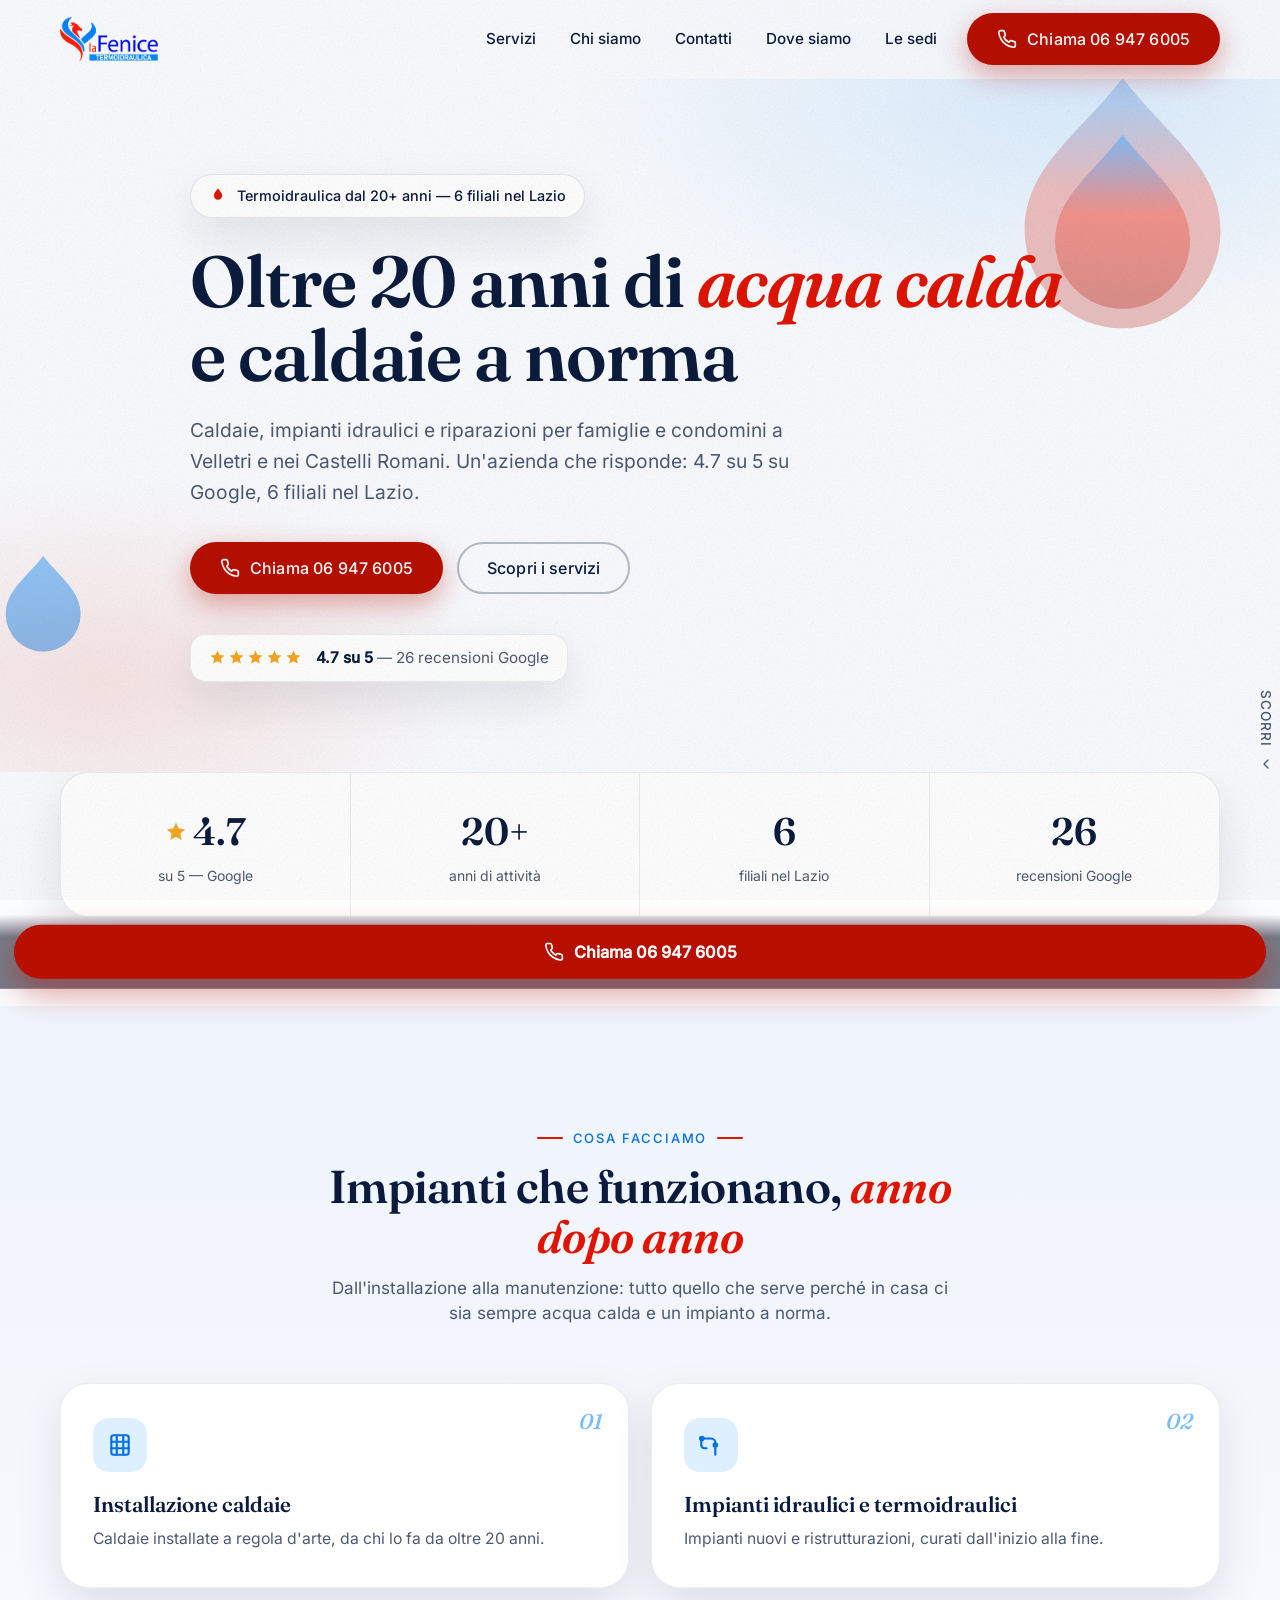
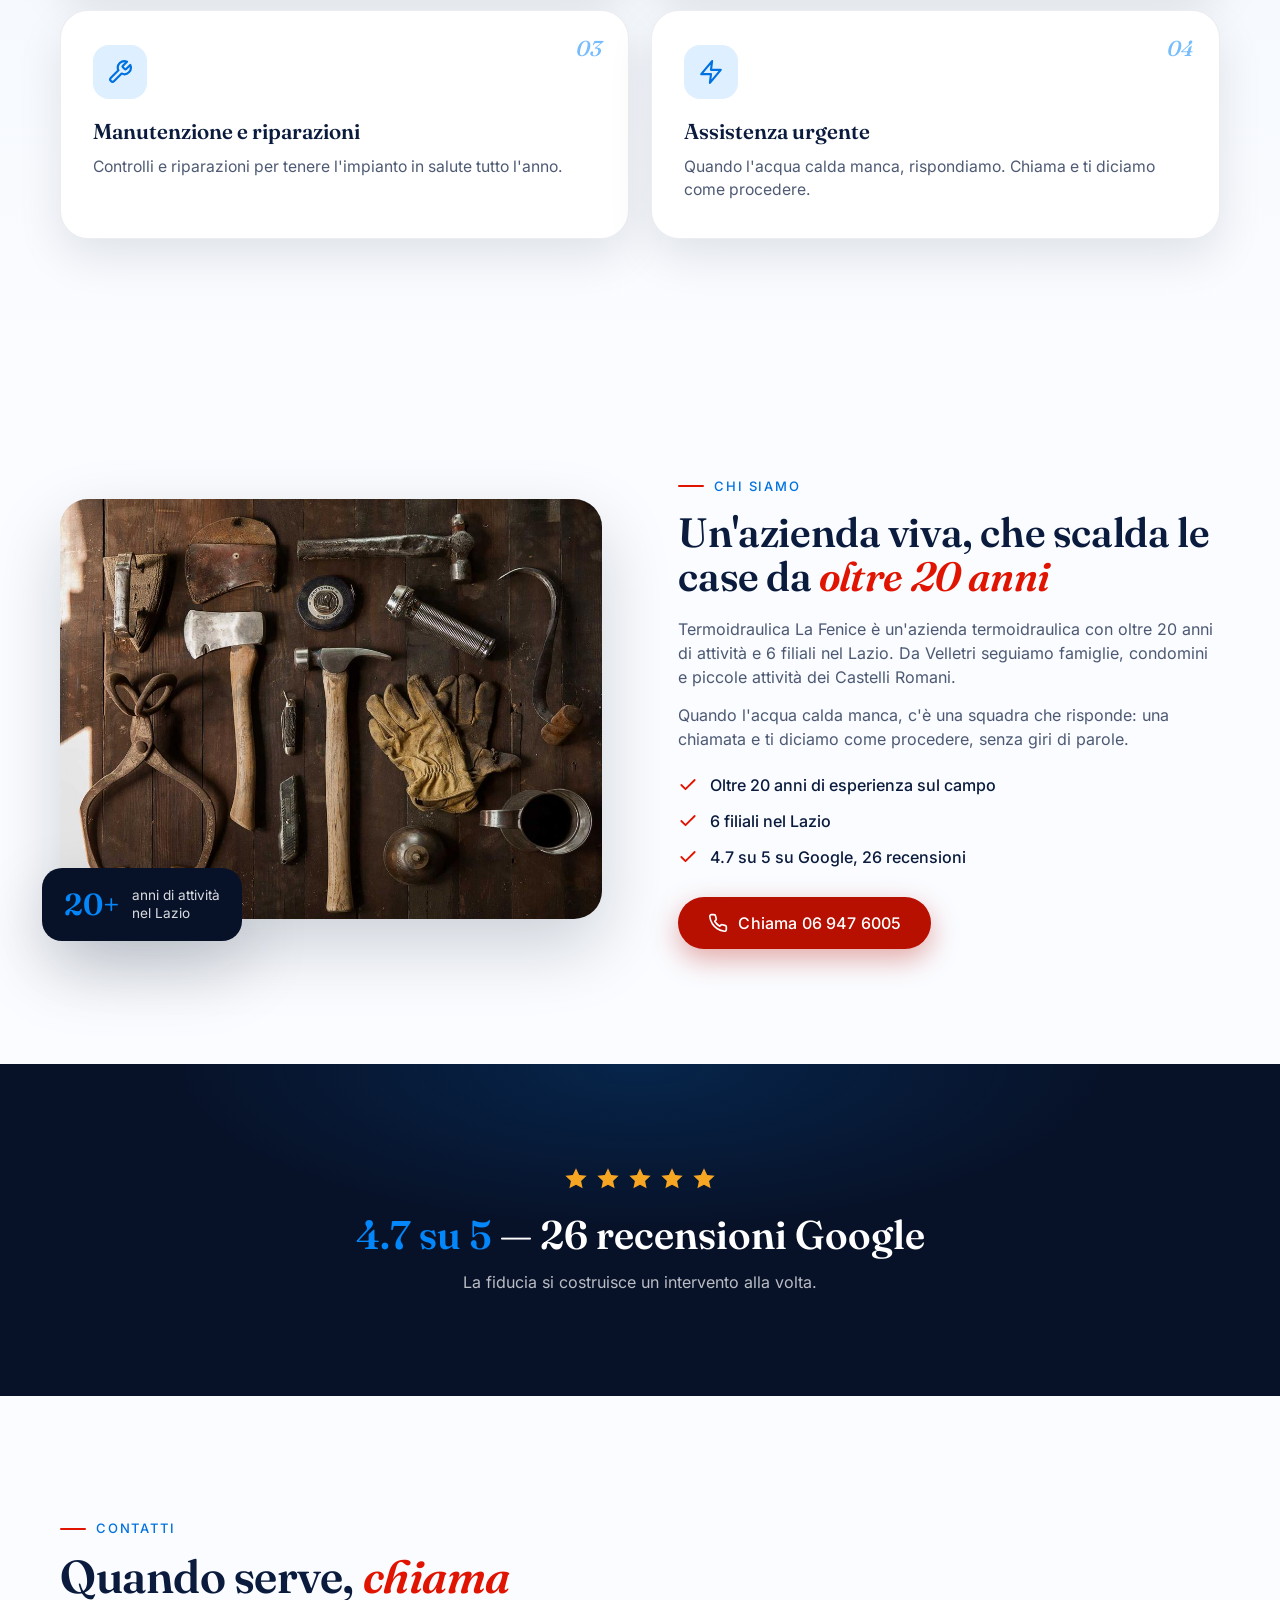
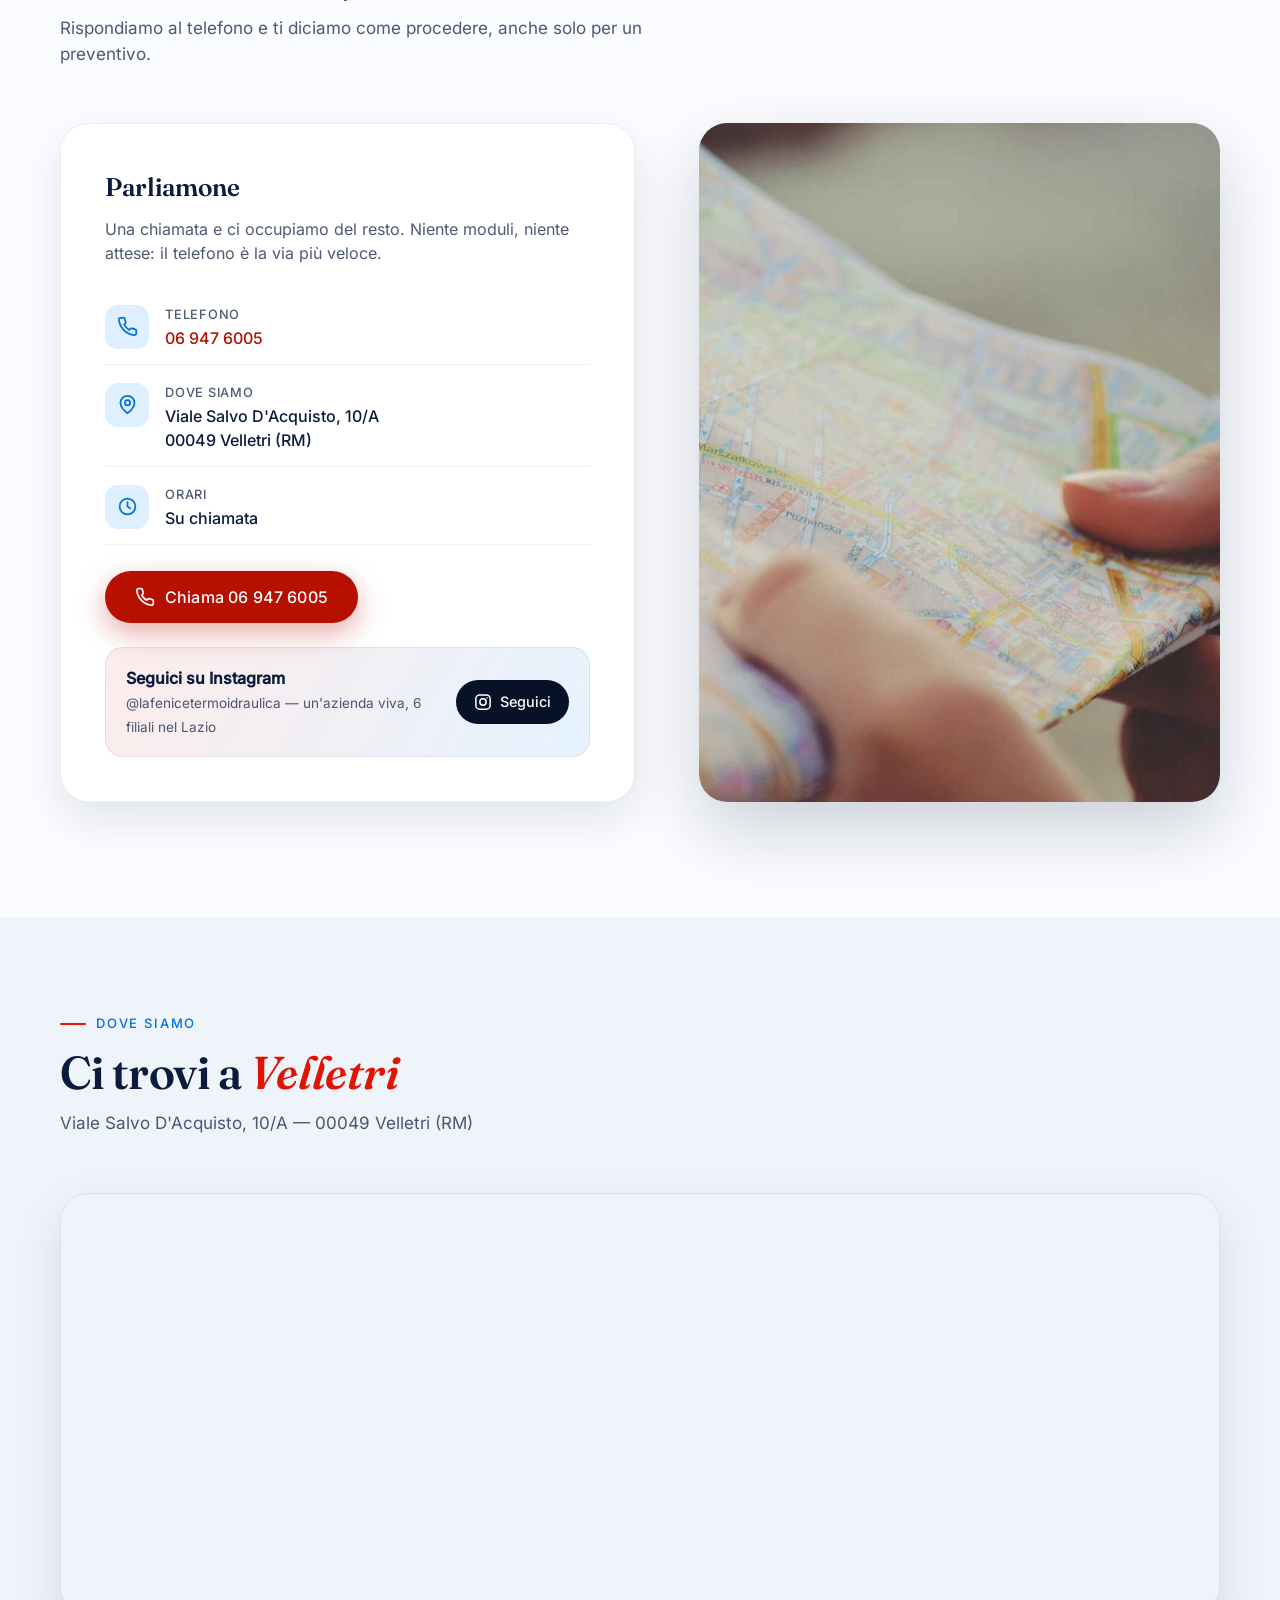
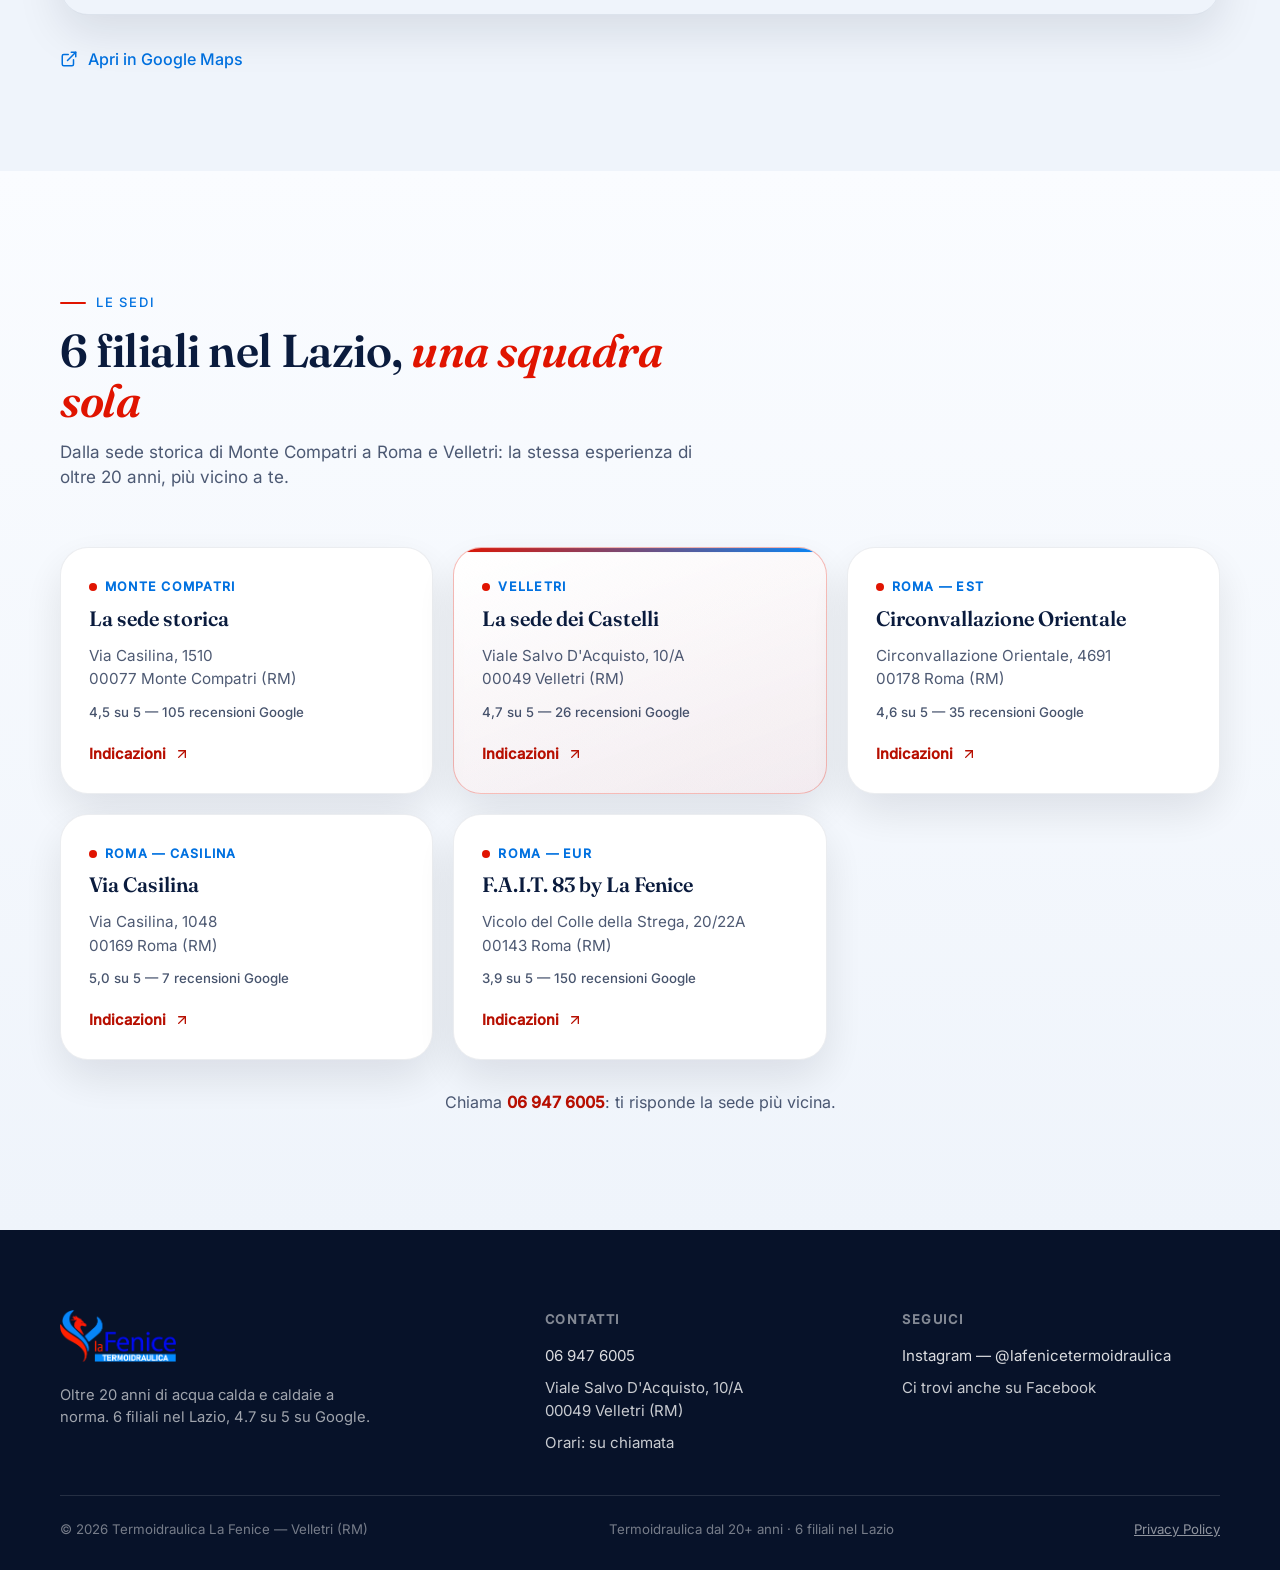
==== commit de91b0ea: "Sezione Le Sedi: 5 filiali verificate Google Maps (Monte Compatri, Velletri, Roma Est, Roma Casilina" ====
--- a/index.html
+++ b/index.html
@@ -85,6 +85,7 @@
         <a class="nav__link" href="#chi-siamo">Chi siamo</a>
         <a class="nav__link" href="#contatti">Contatti</a>
         <a class="nav__link" href="#mappa">Dove siamo</a>
+        <a class="nav__link" href="#sedi">Le sedi</a>
         <span class="nav__cta">
           <a class="btn btn--primary" href="tel:+39069476005">
             <svg viewBox="0 0 24 24" fill="none" stroke="currentColor" stroke-width="2" stroke-linecap="round" stroke-linejoin="round" aria-hidden="true"><path d="M22 16.92v3a2 2 0 0 1-2.18 2 19.79 19.79 0 0 1-8.63-3.07 19.5 19.5 0 0 1-6-6 19.79 19.79 0 0 1-3.07-8.67A2 2 0 0 1 4.11 2h3a2 2 0 0 1 2 1.72 12.84 12.84 0 0 0 .7 2.81 2 2 0 0 1-.45 2.11L8.09 9.91a16 16 0 0 0 6 6l1.27-1.27a2 2 0 0 1 2.11-.45 12.84 12.84 0 0 0 2.81.7A2 2 0 0 1 22 16.92z"/></svg>
@@ -414,6 +415,76 @@
       </div>
     </section>
 
+    <!-- ============ LE SEDI ============ -->
+    <section class="branches section" id="sedi">
+      <div class="container">
+        <div class="section-head reveal">
+          <span class="kicker">Le sedi</span>
+          <h2 class="h-display">6 filiali nel Lazio, <em>una squadra sola</em></h2>
+          <p>Dalla sede storica di Monte Compatri a Roma e Velletri: la stessa esperienza di oltre 20 anni, più vicino a te.</p>
+        </div>
+
+        <div class="branches__grid">
+          <article class="branch-card reveal">
+            <span class="branch-card__city">Monte Compatri</span>
+            <h3>La sede storica</h3>
+            <p class="branch-card__addr">Via Casilina, 1510<br>00077 Monte Compatri (RM)</p>
+            <p class="branch-card__meta">4,5 su 5 — 105 recensioni Google</p>
+            <a class="branch-card__link" href="https://www.google.com/maps/search/?api=1&query=Via+Casilina+1510+Monte+Compatri" target="_blank" rel="noopener">
+              Indicazioni
+              <svg viewBox="0 0 24 24" fill="none" stroke="currentColor" stroke-width="2" stroke-linecap="round" stroke-linejoin="round" aria-hidden="true"><path d="M7 17L17 7"/><path d="M7 7h10v10"/></svg>
+            </a>
+          </article>
+
+          <article class="branch-card branch-card--main reveal">
+            <span class="branch-card__city">Velletri</span>
+            <h3>La sede dei Castelli</h3>
+            <p class="branch-card__addr">Viale Salvo D'Acquisto, 10/A<br>00049 Velletri (RM)</p>
+            <p class="branch-card__meta">4,7 su 5 — 26 recensioni Google</p>
+            <a class="branch-card__link" href="https://www.google.com/maps/search/?api=1&query=Viale+Salvo+D'Acquisto+10A+Velletri" target="_blank" rel="noopener">
+              Indicazioni
+              <svg viewBox="0 0 24 24" fill="none" stroke="currentColor" stroke-width="2" stroke-linecap="round" stroke-linejoin="round" aria-hidden="true"><path d="M7 17L17 7"/><path d="M7 7h10v10"/></svg>
+            </a>
+          </article>
+
+          <article class="branch-card reveal">
+            <span class="branch-card__city">Roma — Est</span>
+            <h3>Circonvallazione Orientale</h3>
+            <p class="branch-card__addr">Circonvallazione Orientale, 4691<br>00178 Roma (RM)</p>
+            <p class="branch-card__meta">4,6 su 5 — 35 recensioni Google</p>
+            <a class="branch-card__link" href="https://www.google.com/maps/search/?api=1&query=Circonvallazione+Orientale+4691+Roma" target="_blank" rel="noopener">
+              Indicazioni
+              <svg viewBox="0 0 24 24" fill="none" stroke="currentColor" stroke-width="2" stroke-linecap="round" stroke-linejoin="round" aria-hidden="true"><path d="M7 17L17 7"/><path d="M7 7h10v10"/></svg>
+            </a>
+          </article>
+
+          <article class="branch-card reveal">
+            <span class="branch-card__city">Roma — Casilina</span>
+            <h3>Via Casilina</h3>
+            <p class="branch-card__addr">Via Casilina, 1048<br>00169 Roma (RM)</p>
+            <p class="branch-card__meta">5,0 su 5 — 7 recensioni Google</p>
+            <a class="branch-card__link" href="https://www.google.com/maps/search/?api=1&query=Via+Casilina+1048+Roma" target="_blank" rel="noopener">
+              Indicazioni
+              <svg viewBox="0 0 24 24" fill="none" stroke="currentColor" stroke-width="2" stroke-linecap="round" stroke-linejoin="round" aria-hidden="true"><path d="M7 17L17 7"/><path d="M7 7h10v10"/></svg>
+            </a>
+          </article>
+
+          <article class="branch-card reveal">
+            <span class="branch-card__city">Roma — EUR</span>
+            <h3>F.A.I.T. 83 by La Fenice</h3>
+            <p class="branch-card__addr">Vicolo del Colle della Strega, 20/22A<br>00143 Roma (RM)</p>
+            <p class="branch-card__meta">3,9 su 5 — 150 recensioni Google</p>
+            <a class="branch-card__link" href="https://www.google.com/maps/search/?api=1&query=Vicolo+del+Colle+della+Strega+20-22A+Roma" target="_blank" rel="noopener">
+              Indicazioni
+              <svg viewBox="0 0 24 24" fill="none" stroke="currentColor" stroke-width="2" stroke-linecap="round" stroke-linejoin="round" aria-hidden="true"><path d="M7 17L17 7"/><path d="M7 7h10v10"/></svg>
+            </a>
+          </article>
+        </div>
+
+        <p class="branches__note reveal">Chiama <a href="tel:+39069476005">06 947 6005</a>: ti risponde la sede più vicina.</p>
+      </div>
+    </section>
+
   </main>
 
   <!-- ============ FOOTER ============ -->
--- a/css/components.css
+++ b/css/components.css
@@ -801,6 +801,151 @@
   text-decoration: underline;
 }
 
+/* ================= LE SEDI ================= */
+.branches {
+  background: linear-gradient(180deg, var(--paper), var(--paper-soft));
+}
+
+.branches__grid {
+  display: grid;
+  grid-template-columns: repeat(3, 1fr);
+  gap: 20px;
+}
+
+.branch-card {
+  position: relative;
+  display: flex;
+  flex-direction: column;
+  padding: 30px 28px 26px;
+  border-radius: var(--radius-lg);
+  background: var(--card);
+  border: 1px solid rgba(10, 27, 61, 0.08);
+  box-shadow: var(--shadow-soft);
+  transition: transform 0.35s var(--ease-out), box-shadow 0.35s var(--ease-out),
+    border-color 0.35s;
+  overflow: hidden;
+}
+
+.branch-card::before {
+  content: '';
+  position: absolute;
+  top: 0;
+  left: 0;
+  right: 0;
+  height: 4px;
+  background: linear-gradient(90deg, var(--primary), var(--accent));
+  opacity: 0;
+  transition: opacity 0.35s;
+}
+
+.branch-card:hover {
+  transform: translateY(-6px);
+  box-shadow: var(--shadow-lift);
+  border-color: rgba(4, 135, 250, 0.28);
+}
+
+.branch-card:hover::before {
+  opacity: 1;
+}
+
+.branch-card--main {
+  border-color: rgba(224, 20, 0, 0.28);
+  background: linear-gradient(160deg, var(--card), rgba(224, 20, 0, 0.05));
+}
+
+.branch-card--main::before {
+  opacity: 1;
+}
+
+.branch-card__city {
+  display: inline-flex;
+  align-items: center;
+  gap: 8px;
+  font-size: 0.78rem;
+  font-weight: 600;
+  letter-spacing: 0.1em;
+  text-transform: uppercase;
+  color: var(--accent-strong);
+  margin-bottom: 10px;
+}
+
+.branch-card__city::before {
+  content: '';
+  width: 8px;
+  height: 8px;
+  border-radius: 50%;
+  background: var(--primary);
+  flex: none;
+}
+
+.branch-card h3 {
+  font-family: var(--font-display);
+  font-weight: 600;
+  font-variation-settings: 'opsz' 60;
+  font-size: 1.3rem;
+  line-height: 1.2;
+  margin-bottom: 12px;
+  color: var(--ink);
+}
+
+.branch-card__addr {
+  font-size: 0.95rem;
+  line-height: 1.55;
+  color: var(--ink-soft);
+}
+
+.branch-card__meta {
+  margin-top: 12px;
+  font-size: 0.83rem;
+  font-weight: 500;
+  color: var(--ink);
+  opacity: 0.75;
+}
+
+.branch-card__link {
+  display: inline-flex;
+  align-items: center;
+  gap: 8px;
+  margin-top: auto;
+  padding-top: 18px;
+  min-height: 44px;
+  font-weight: 600;
+  font-size: 0.92rem;
+  color: var(--primary-strong);
+  text-decoration: none;
+}
+
+.branch-card__link svg {
+  width: 16px;
+  height: 16px;
+  transition: transform 0.25s var(--ease-out);
+}
+
+.branch-card__link:hover {
+  text-decoration: underline;
+}
+
+.branch-card__link:hover svg {
+  transform: translate(3px, -3px);
+}
+
+.branches__note {
+  margin-top: 30px;
+  text-align: center;
+  color: var(--ink-soft);
+  font-size: 1rem;
+}
+
+.branches__note a {
+  color: var(--primary-strong);
+  font-weight: 600;
+  text-decoration: none;
+}
+
+.branches__note a:hover {
+  text-decoration: underline;
+}
+
 /* ================= STICKY CTA MOBILE ================= */
 .sticky-cta {
   position: fixed;
@@ -861,6 +1006,10 @@
 
   .about__media {
     max-width: 560px;
+  }
+
+  .branches__grid {
+    grid-template-columns: repeat(2, 1fr);
   }
 
   .contact__grid {
@@ -966,6 +1115,10 @@
     grid-template-columns: 1fr;
   }
 
+  .branches__grid {
+    grid-template-columns: 1fr;
+  }
+
   .about__badge {
     left: 12px;
     bottom: -18px;
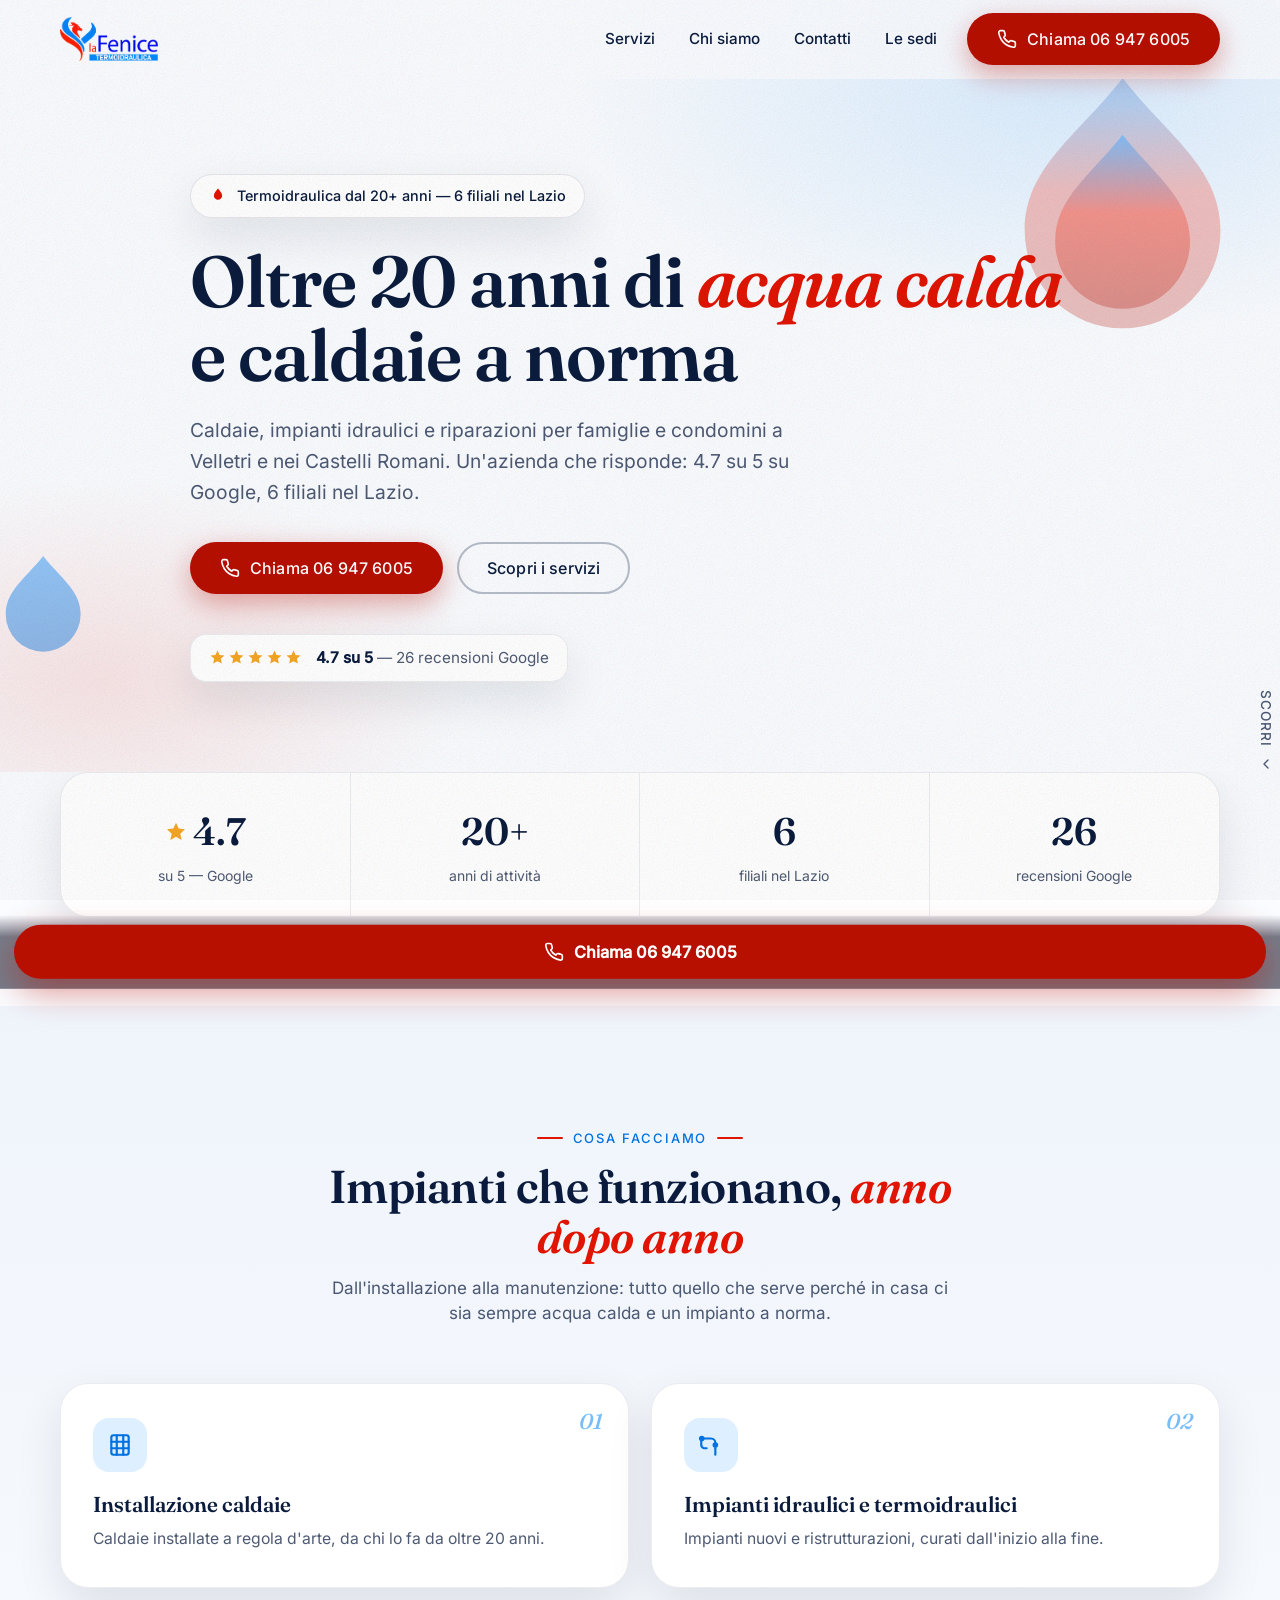
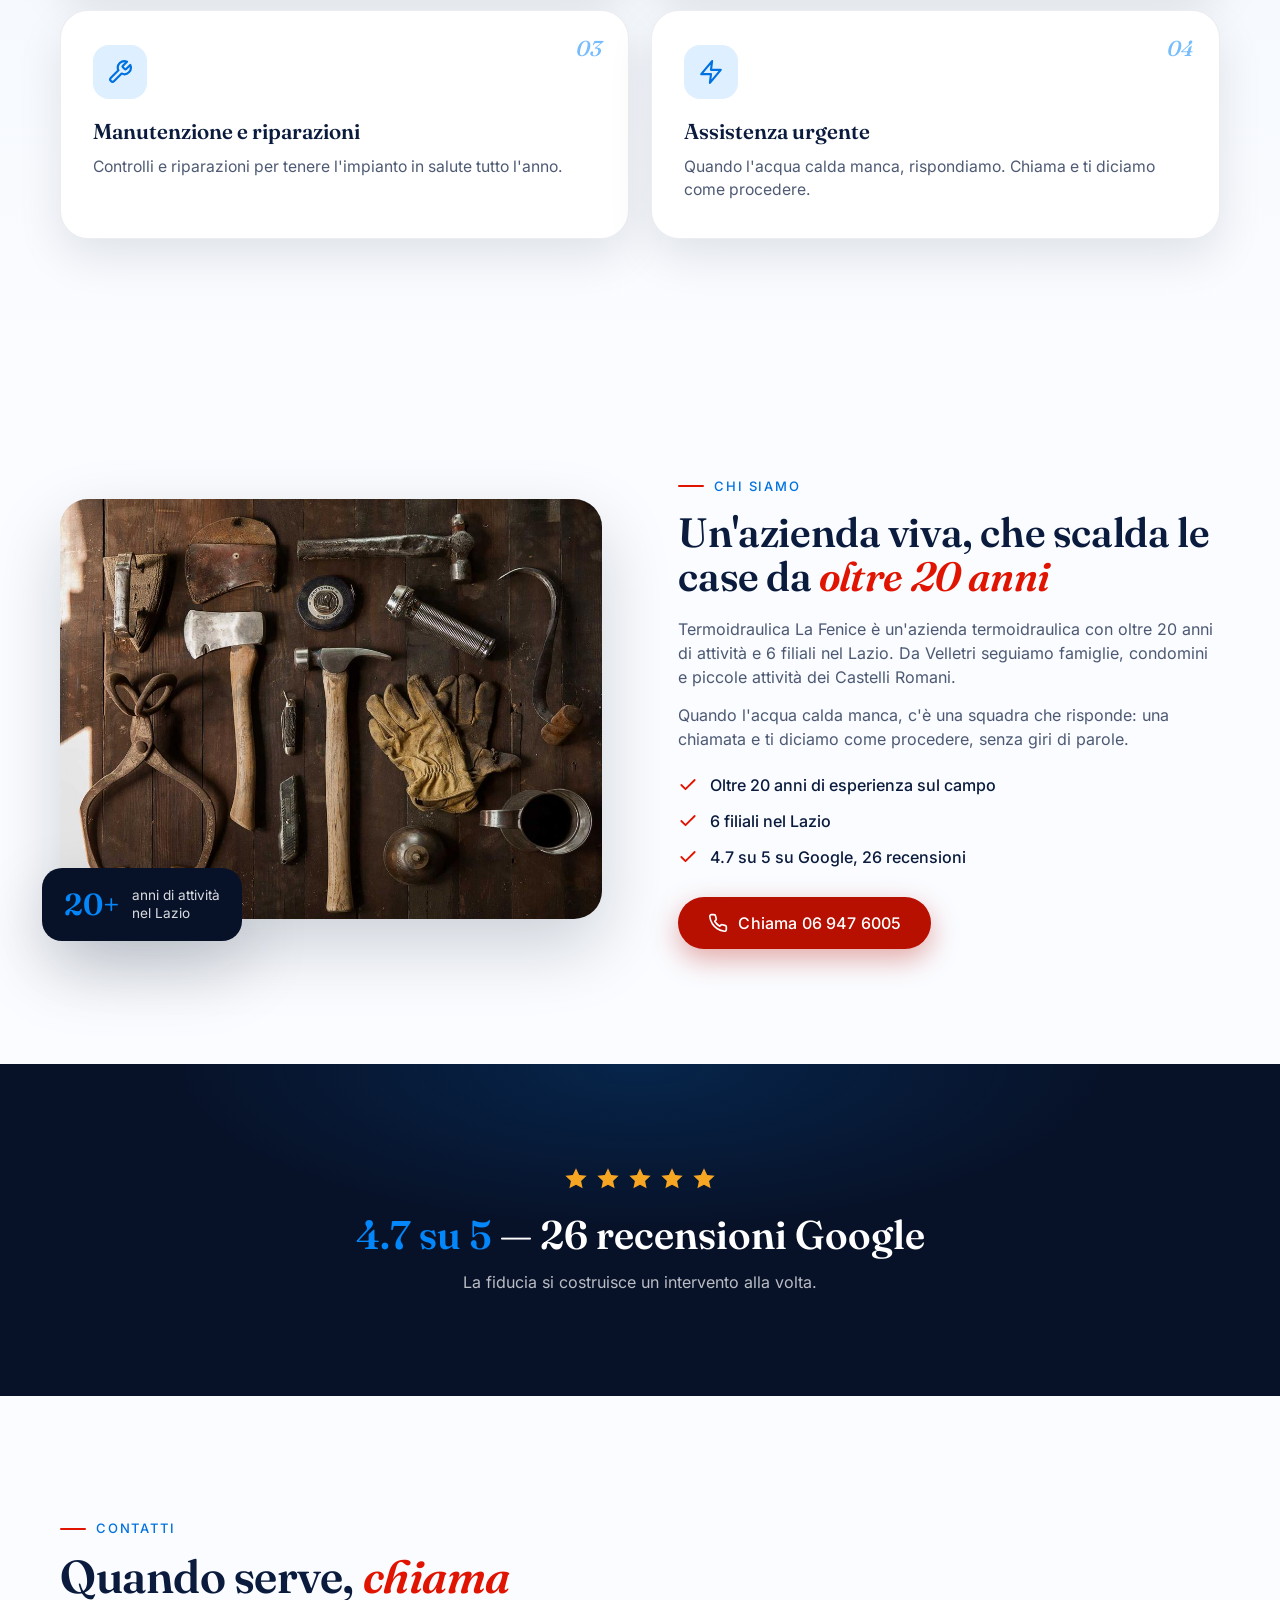
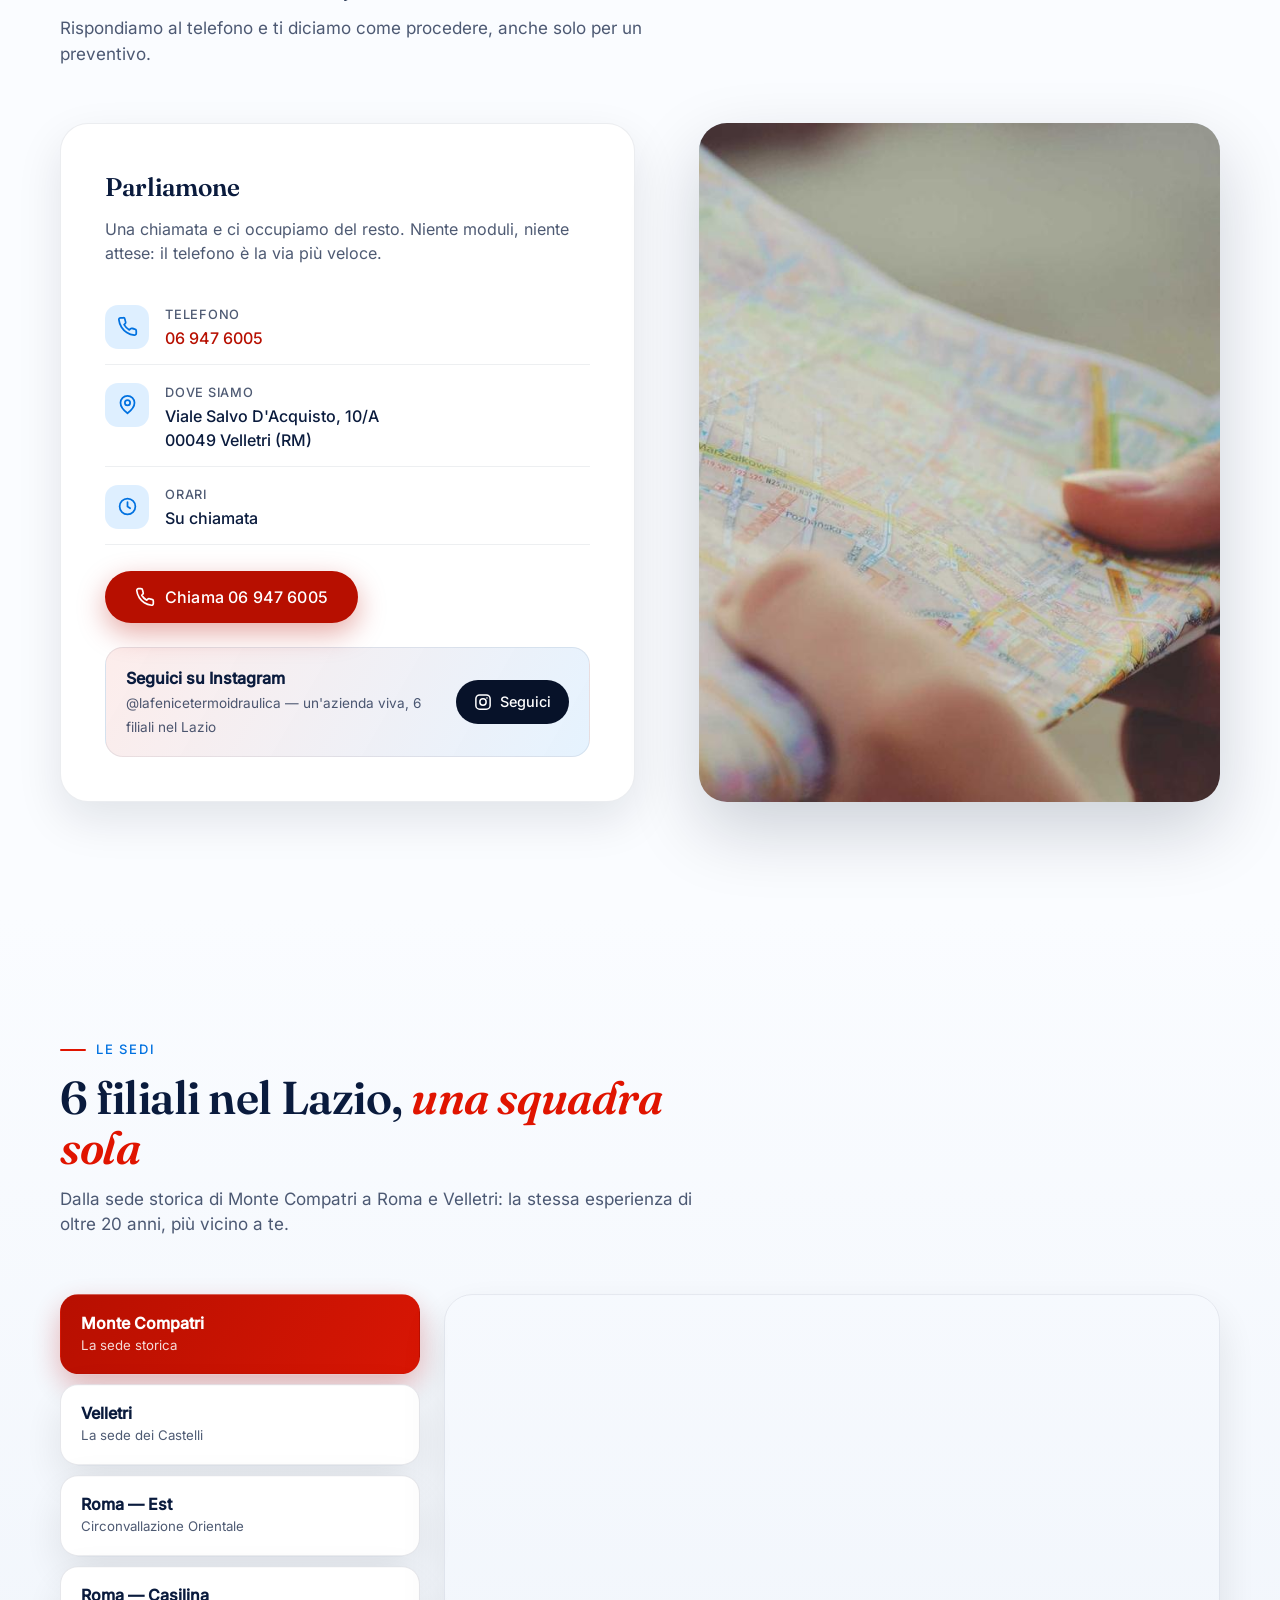
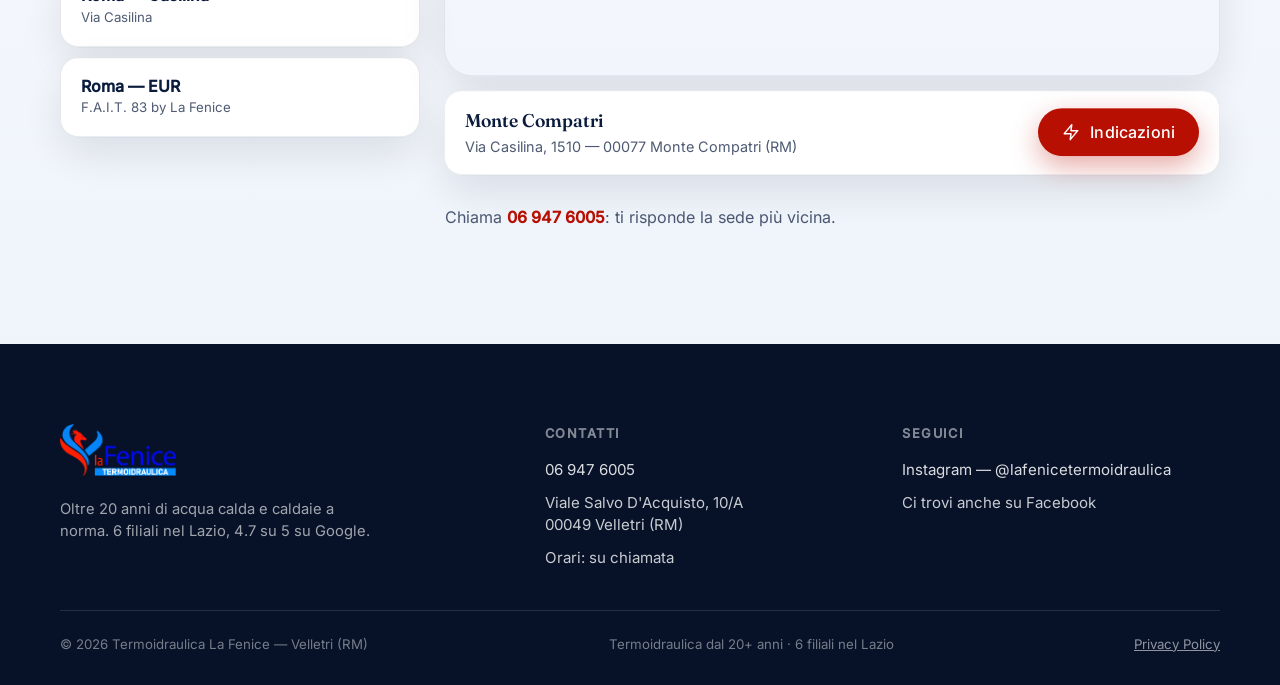
==== commit 0e3d27d9: "Esploratore sedi: 5 pill cliccabili, mappa interattiva per filiale, pulsante Indicazioni apre app Ma" ====
--- a/index.html
+++ b/index.html
@@ -84,7 +84,6 @@
         <a class="nav__link" href="#servizi">Servizi</a>
         <a class="nav__link" href="#chi-siamo">Chi siamo</a>
         <a class="nav__link" href="#contatti">Contatti</a>
-        <a class="nav__link" href="#mappa">Dove siamo</a>
         <a class="nav__link" href="#sedi">Le sedi</a>
         <span class="nav__cta">
           <a class="btn btn--primary" href="tel:+39069476005">
@@ -395,26 +394,6 @@
       </div>
     </section>
 
-    <!-- ============ MAPPA ============ -->
-    <section class="map section--tight" id="mappa">
-      <div class="container">
-        <div class="section-head reveal">
-          <span class="kicker">Dove siamo</span>
-          <h2 class="h-display">Ci trovi a <em>Velletri</em></h2>
-          <p>Viale Salvo D'Acquisto, 10/A — 00049 Velletri (RM)</p>
-        </div>
-
-        <div class="map__frame reveal">
-          <iframe src="https://maps.google.com/maps?q=Viale+Salvo+D'Acquisto+10A+Velletri&output=embed" title="Mappa — Termoidraulica La Fenice, Viale Salvo D'Acquisto 10/A, 00049 Velletri (RM)" loading="lazy" allowfullscreen referrerpolicy="no-referrer-when-downgrade"></iframe>
-        </div>
-
-        <a class="map__open" href="https://www.google.com/maps?q=41.6730667,12.7749340" target="_blank" rel="noopener">
-          <svg viewBox="0 0 24 24" fill="none" stroke="currentColor" stroke-width="2" stroke-linecap="round" stroke-linejoin="round" aria-hidden="true"><path d="M18 13v6a2 2 0 0 1-2 2H5a2 2 0 0 1-2-2V8a2 2 0 0 1 2-2h6"/><path d="M15 3h6v6"/><path d="M10 14L21 3"/></svg>
-          Apri in Google Maps
-        </a>
-      </div>
-    </section>
-
     <!-- ============ LE SEDI ============ -->
     <section class="branches section" id="sedi">
       <div class="container">
@@ -424,61 +403,69 @@
           <p>Dalla sede storica di Monte Compatri a Roma e Velletri: la stessa esperienza di oltre 20 anni, più vicino a te.</p>
         </div>
 
-        <div class="branches__grid">
-          <article class="branch-card reveal">
-            <span class="branch-card__city">Monte Compatri</span>
-            <h3>La sede storica</h3>
-            <p class="branch-card__addr">Via Casilina, 1510<br>00077 Monte Compatri (RM)</p>
-            <p class="branch-card__meta">4,5 su 5 — 105 recensioni Google</p>
-            <a class="branch-card__link" href="https://www.google.com/maps/search/?api=1&query=Via+Casilina+1510+Monte+Compatri" target="_blank" rel="noopener">
-              Indicazioni
-              <svg viewBox="0 0 24 24" fill="none" stroke="currentColor" stroke-width="2" stroke-linecap="round" stroke-linejoin="round" aria-hidden="true"><path d="M7 17L17 7"/><path d="M7 7h10v10"/></svg>
-            </a>
-          </article>
-
-          <article class="branch-card branch-card--main reveal">
-            <span class="branch-card__city">Velletri</span>
-            <h3>La sede dei Castelli</h3>
-            <p class="branch-card__addr">Viale Salvo D'Acquisto, 10/A<br>00049 Velletri (RM)</p>
-            <p class="branch-card__meta">4,7 su 5 — 26 recensioni Google</p>
-            <a class="branch-card__link" href="https://www.google.com/maps/search/?api=1&query=Viale+Salvo+D'Acquisto+10A+Velletri" target="_blank" rel="noopener">
-              Indicazioni
-              <svg viewBox="0 0 24 24" fill="none" stroke="currentColor" stroke-width="2" stroke-linecap="round" stroke-linejoin="round" aria-hidden="true"><path d="M7 17L17 7"/><path d="M7 7h10v10"/></svg>
-            </a>
-          </article>
-
-          <article class="branch-card reveal">
-            <span class="branch-card__city">Roma — Est</span>
-            <h3>Circonvallazione Orientale</h3>
-            <p class="branch-card__addr">Circonvallazione Orientale, 4691<br>00178 Roma (RM)</p>
-            <p class="branch-card__meta">4,6 su 5 — 35 recensioni Google</p>
-            <a class="branch-card__link" href="https://www.google.com/maps/search/?api=1&query=Circonvallazione+Orientale+4691+Roma" target="_blank" rel="noopener">
-              Indicazioni
-              <svg viewBox="0 0 24 24" fill="none" stroke="currentColor" stroke-width="2" stroke-linecap="round" stroke-linejoin="round" aria-hidden="true"><path d="M7 17L17 7"/><path d="M7 7h10v10"/></svg>
-            </a>
-          </article>
-
-          <article class="branch-card reveal">
-            <span class="branch-card__city">Roma — Casilina</span>
-            <h3>Via Casilina</h3>
-            <p class="branch-card__addr">Via Casilina, 1048<br>00169 Roma (RM)</p>
-            <p class="branch-card__meta">5,0 su 5 — 7 recensioni Google</p>
-            <a class="branch-card__link" href="https://www.google.com/maps/search/?api=1&query=Via+Casilina+1048+Roma" target="_blank" rel="noopener">
-              Indicazioni
-              <svg viewBox="0 0 24 24" fill="none" stroke="currentColor" stroke-width="2" stroke-linecap="round" stroke-linejoin="round" aria-hidden="true"><path d="M7 17L17 7"/><path d="M7 7h10v10"/></svg>
-            </a>
-          </article>
-
-          <article class="branch-card reveal">
-            <span class="branch-card__city">Roma — EUR</span>
-            <h3>F.A.I.T. 83 by La Fenice</h3>
-            <p class="branch-card__addr">Vicolo del Colle della Strega, 20/22A<br>00143 Roma (RM)</p>
-            <p class="branch-card__meta">3,9 su 5 — 150 recensioni Google</p>
-            <a class="branch-card__link" href="https://www.google.com/maps/search/?api=1&query=Vicolo+del+Colle+della+Strega+20-22A+Roma" target="_blank" rel="noopener">
-              Indicazioni
-              <svg viewBox="0 0 24 24" fill="none" stroke="currentColor" stroke-width="2" stroke-linecap="round" stroke-linejoin="round" aria-hidden="true"><path d="M7 17L17 7"/><path d="M7 7h10v10"/></svg>
-            </a>
-          </article>
+        <div class="branches__explorer reveal">
+          <div class="branches__pills" role="tablist" aria-label="Sedi di Termoidraulica La Fenice">
+            <button class="branch-pill is-active" type="button" role="tab" aria-selected="true"
+              data-embed="https://maps.google.com/maps?q=Via+Casilina+1510+Monte+Compatri&output=embed"
+              data-dir="https://www.google.com/maps/dir/?api=1&destination=Via+Casilina+1510+Monte+Compatri"
+              data-city="Monte Compatri"
+              data-addr="Via Casilina, 1510 — 00077 Monte Compatri (RM)">
+              <span class="branch-pill__city">Monte Compatri</span>
+              <span class="branch-pill__sub">La sede storica</span>
+            </button>
+
+            <button class="branch-pill" type="button" role="tab" aria-selected="false"
+              data-embed="https://maps.google.com/maps?q=Viale+Salvo+D'Acquisto+10A+Velletri&output=embed"
+              data-dir="https://www.google.com/maps/dir/?api=1&destination=Viale+Salvo+D'Acquisto+10A+Velletri"
+              data-city="Velletri"
+              data-addr="Viale Salvo D'Acquisto, 10/A — 00049 Velletri (RM)">
+              <span class="branch-pill__city">Velletri</span>
+              <span class="branch-pill__sub">La sede dei Castelli</span>
+            </button>
+
+            <button class="branch-pill" type="button" role="tab" aria-selected="false"
+              data-embed="https://maps.google.com/maps?q=Circonvallazione+Orientale+4691+Roma&output=embed"
+              data-dir="https://www.google.com/maps/dir/?api=1&destination=Circonvallazione+Orientale+4691+Roma"
+              data-city="Roma — Est"
+              data-addr="Circonvallazione Orientale, 4691 — 00178 Roma (RM)">
+              <span class="branch-pill__city">Roma — Est</span>
+              <span class="branch-pill__sub">Circonvallazione Orientale</span>
+            </button>
+
+            <button class="branch-pill" type="button" role="tab" aria-selected="false"
+              data-embed="https://maps.google.com/maps?q=Via+Casilina+1048+Roma&output=embed"
+              data-dir="https://www.google.com/maps/dir/?api=1&destination=Via+Casilina+1048+Roma"
+              data-city="Roma — Casilina"
+              data-addr="Via Casilina, 1048 — 00169 Roma (RM)">
+              <span class="branch-pill__city">Roma — Casilina</span>
+              <span class="branch-pill__sub">Via Casilina</span>
+            </button>
+
+            <button class="branch-pill" type="button" role="tab" aria-selected="false"
+              data-embed="https://maps.google.com/maps?q=Vicolo+del+Colle+della+Strega+20-22A+Roma&output=embed"
+              data-dir="https://www.google.com/maps/dir/?api=1&destination=Vicolo+del+Colle+della+Strega+20-22A+Roma"
+              data-city="Roma — EUR"
+              data-addr="Vicolo del Colle della Strega, 20/22A — 00143 Roma (RM)">
+              <span class="branch-pill__city">Roma — EUR</span>
+              <span class="branch-pill__sub">F.A.I.T. 83 by La Fenice</span>
+            </button>
+          </div>
+
+          <div class="branches__map">
+            <div class="branches__map-frame">
+              <iframe id="branch-map" src="https://maps.google.com/maps?q=Via+Casilina+1510+Monte+Compatri&output=embed" title="Mappa — Termoidraulica La Fenice, Monte Compatri" allowfullscreen referrerpolicy="no-referrer-when-downgrade"></iframe>
+            </div>
+            <div class="branches__mapbar">
+              <div class="branches__mapinfo">
+                <span class="branches__map-city" id="branch-city">Monte Compatri</span>
+                <p class="branches__map-addr" id="branch-addr">Via Casilina, 1510 — 00077 Monte Compatri (RM)</p>
+              </div>
+              <a class="btn btn--primary branches__dir" id="branch-dir" href="https://www.google.com/maps/dir/?api=1&destination=Via+Casilina+1510+Monte+Compatri" target="_blank" rel="noopener">
+                <svg viewBox="0 0 24 24" fill="none" stroke="currentColor" stroke-width="2" stroke-linecap="round" stroke-linejoin="round" aria-hidden="true"><path d="M13 2L3 14h9l-1 8 10-12h-9l1-8z"/></svg>
+                Indicazioni
+              </a>
+            </div>
+          </div>
         </div>
 
         <p class="branches__note reveal">Chiama <a href="tel:+39069476005">06 947 6005</a>: ti risponde la sede più vicina.</p>
--- a/css/components.css
+++ b/css/components.css
@@ -680,45 +680,6 @@
   box-shadow: var(--shadow-lift);
 }
 
-/* ================= MAPPA ================= */
-.map {
-  background: var(--paper-soft);
-}
-
-.map__frame {
-  border-radius: var(--radius-lg);
-  overflow: hidden;
-  box-shadow: var(--shadow-soft);
-  border: 1px solid rgba(10, 27, 61, 0.08);
-}
-
-.map__frame iframe {
-  display: block;
-  width: 100%;
-  height: 420px;
-  border: 0;
-}
-
-.map__open {
-  display: inline-flex;
-  align-items: center;
-  gap: 10px;
-  margin-top: 22px;
-  min-height: 44px;
-  font-weight: 500;
-  color: var(--accent-strong);
-  text-decoration: none;
-}
-
-.map__open:hover {
-  text-decoration: underline;
-}
-
-.map__open svg {
-  width: 18px;
-  height: 18px;
-}
-
 /* ================= FOOTER ================= */
 .site-footer {
   background: var(--deep);
@@ -806,127 +767,122 @@
   background: linear-gradient(180deg, var(--paper), var(--paper-soft));
 }
 
-.branches__grid {
+.branches__explorer {
   display: grid;
-  grid-template-columns: repeat(3, 1fr);
-  gap: 20px;
-}
-
-.branch-card {
-  position: relative;
+  grid-template-columns: 360px 1fr;
+  gap: 24px;
+  align-items: stretch;
+}
+
+.branches__pills {
   display: flex;
   flex-direction: column;
-  padding: 30px 28px 26px;
+  gap: 10px;
+}
+
+.branch-pill {
+  display: flex;
+  flex-direction: column;
+  align-items: flex-start;
+  gap: 2px;
+  padding: 18px 20px;
+  min-height: 56px;
+  border-radius: var(--radius-md);
+  border: 1px solid rgba(10, 27, 61, 0.10);
+  background: var(--card);
+  box-shadow: var(--shadow-soft);
+  text-align: left;
+  font: inherit;
+  color: var(--ink);
+  cursor: pointer;
+  transition: border-color 0.25s, box-shadow 0.25s, transform 0.25s var(--ease-out);
+}
+
+.branch-pill:hover {
+  border-color: rgba(4, 135, 250, 0.45);
+  transform: translateX(4px);
+}
+
+.branch-pill.is-active {
+  border-color: transparent;
+  background: linear-gradient(120deg, var(--primary-strong), #d81604);
+  color: #ffffff;
+  box-shadow: 0 12px 30px rgba(183, 15, 0, 0.30);
+}
+
+.branch-pill__city {
+  font-weight: 600;
+  font-size: 1rem;
+  line-height: 1.3;
+}
+
+.branch-pill__sub {
+  font-size: 0.83rem;
+  opacity: 0.72;
+}
+
+.branch-pill.is-active .branch-pill__sub {
+  opacity: 0.85;
+}
+
+.branches__map {
+  display: flex;
+  flex-direction: column;
+  gap: 14px;
+}
+
+.branches__map-frame {
   border-radius: var(--radius-lg);
+  overflow: hidden;
+  box-shadow: var(--shadow-soft);
+  border: 1px solid rgba(10, 27, 61, 0.08);
+  flex: 1;
+  min-height: 380px;
+}
+
+.branches__map-frame iframe {
+  display: block;
+  width: 100%;
+  height: 100%;
+  min-height: 380px;
+  border: 0;
+}
+
+.branches__mapbar {
+  display: flex;
+  align-items: center;
+  justify-content: space-between;
+  gap: 16px;
+  padding: 16px 20px;
+  border-radius: var(--radius-md);
   background: var(--card);
   border: 1px solid rgba(10, 27, 61, 0.08);
   box-shadow: var(--shadow-soft);
-  transition: transform 0.35s var(--ease-out), box-shadow 0.35s var(--ease-out),
-    border-color 0.35s;
-  overflow: hidden;
-}
-
-.branch-card::before {
-  content: '';
-  position: absolute;
-  top: 0;
-  left: 0;
-  right: 0;
-  height: 4px;
-  background: linear-gradient(90deg, var(--primary), var(--accent));
-  opacity: 0;
-  transition: opacity 0.35s;
-}
-
-.branch-card:hover {
-  transform: translateY(-6px);
-  box-shadow: var(--shadow-lift);
-  border-color: rgba(4, 135, 250, 0.28);
-}
-
-.branch-card:hover::before {
-  opacity: 1;
-}
-
-.branch-card--main {
-  border-color: rgba(224, 20, 0, 0.28);
-  background: linear-gradient(160deg, var(--card), rgba(224, 20, 0, 0.05));
-}
-
-.branch-card--main::before {
-  opacity: 1;
-}
-
-.branch-card__city {
-  display: inline-flex;
-  align-items: center;
-  gap: 8px;
-  font-size: 0.78rem;
-  font-weight: 600;
-  letter-spacing: 0.1em;
-  text-transform: uppercase;
-  color: var(--accent-strong);
-  margin-bottom: 10px;
-}
-
-.branch-card__city::before {
-  content: '';
-  width: 8px;
-  height: 8px;
-  border-radius: 50%;
-  background: var(--primary);
-  flex: none;
-}
-
-.branch-card h3 {
+}
+
+.branches__map-city {
   font-family: var(--font-display);
   font-weight: 600;
   font-variation-settings: 'opsz' 60;
-  font-size: 1.3rem;
-  line-height: 1.2;
-  margin-bottom: 12px;
+  font-size: 1.15rem;
   color: var(--ink);
 }
 
-.branch-card__addr {
-  font-size: 0.95rem;
-  line-height: 1.55;
+.branches__map-addr {
+  font-size: 0.9rem;
   color: var(--ink-soft);
-}
-
-.branch-card__meta {
-  margin-top: 12px;
-  font-size: 0.83rem;
-  font-weight: 500;
-  color: var(--ink);
-  opacity: 0.75;
-}
-
-.branch-card__link {
-  display: inline-flex;
-  align-items: center;
-  gap: 8px;
-  margin-top: auto;
-  padding-top: 18px;
-  min-height: 44px;
-  font-weight: 600;
-  font-size: 0.92rem;
-  color: var(--primary-strong);
-  text-decoration: none;
-}
-
-.branch-card__link svg {
-  width: 16px;
-  height: 16px;
-  transition: transform 0.25s var(--ease-out);
-}
-
-.branch-card__link:hover {
-  text-decoration: underline;
-}
-
-.branch-card__link:hover svg {
-  transform: translate(3px, -3px);
+  margin-top: 2px;
+}
+
+.branches__dir {
+  flex: none;
+  min-height: 48px;
+  padding: 0 22px;
+}
+
+.branches__dir svg {
+  width: 18px;
+  height: 18px;
 }
 
 .branches__note {
@@ -1008,8 +964,23 @@
     max-width: 560px;
   }
 
-  .branches__grid {
-    grid-template-columns: repeat(2, 1fr);
+  .branches__explorer {
+    grid-template-columns: 1fr;
+  }
+
+  .branches__pills {
+    flex-direction: row;
+    flex-wrap: wrap;
+    gap: 8px;
+  }
+
+  .branch-pill {
+    flex: 1 1 calc(50% - 8px);
+    min-width: 0;
+  }
+
+  .branch-pill:hover {
+    transform: translateY(-2px);
   }
 
   .contact__grid {
@@ -1115,8 +1086,28 @@
     grid-template-columns: 1fr;
   }
 
-  .branches__grid {
-    grid-template-columns: 1fr;
+  .branches__pills {
+    flex-direction: column;
+  }
+
+  .branch-pill {
+    flex: none;
+    width: 100%;
+  }
+
+  .branches__mapbar {
+    flex-direction: column;
+    align-items: flex-start;
+  }
+
+  .branches__dir {
+    width: 100%;
+    justify-content: center;
+  }
+
+  .branches__map-frame,
+  .branches__map-frame iframe {
+    min-height: 300px;
   }
 
   .about__badge {
